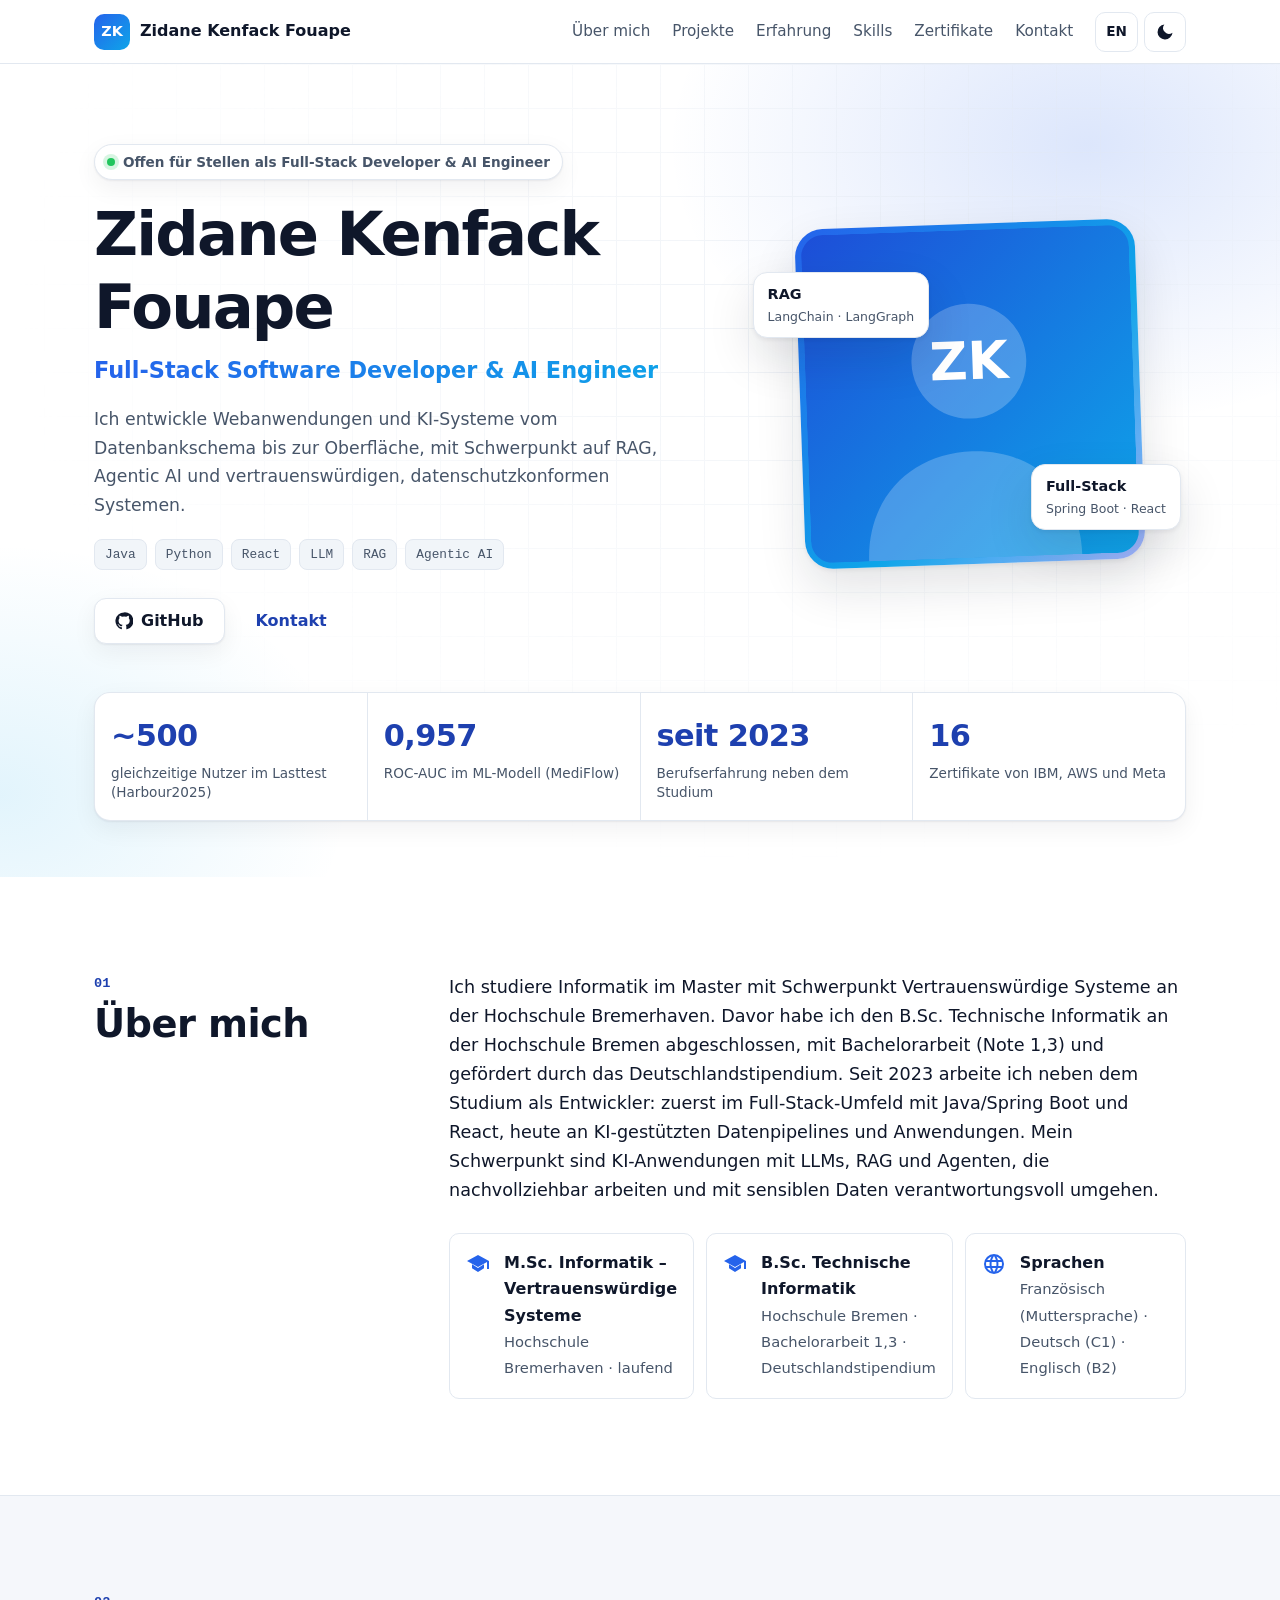
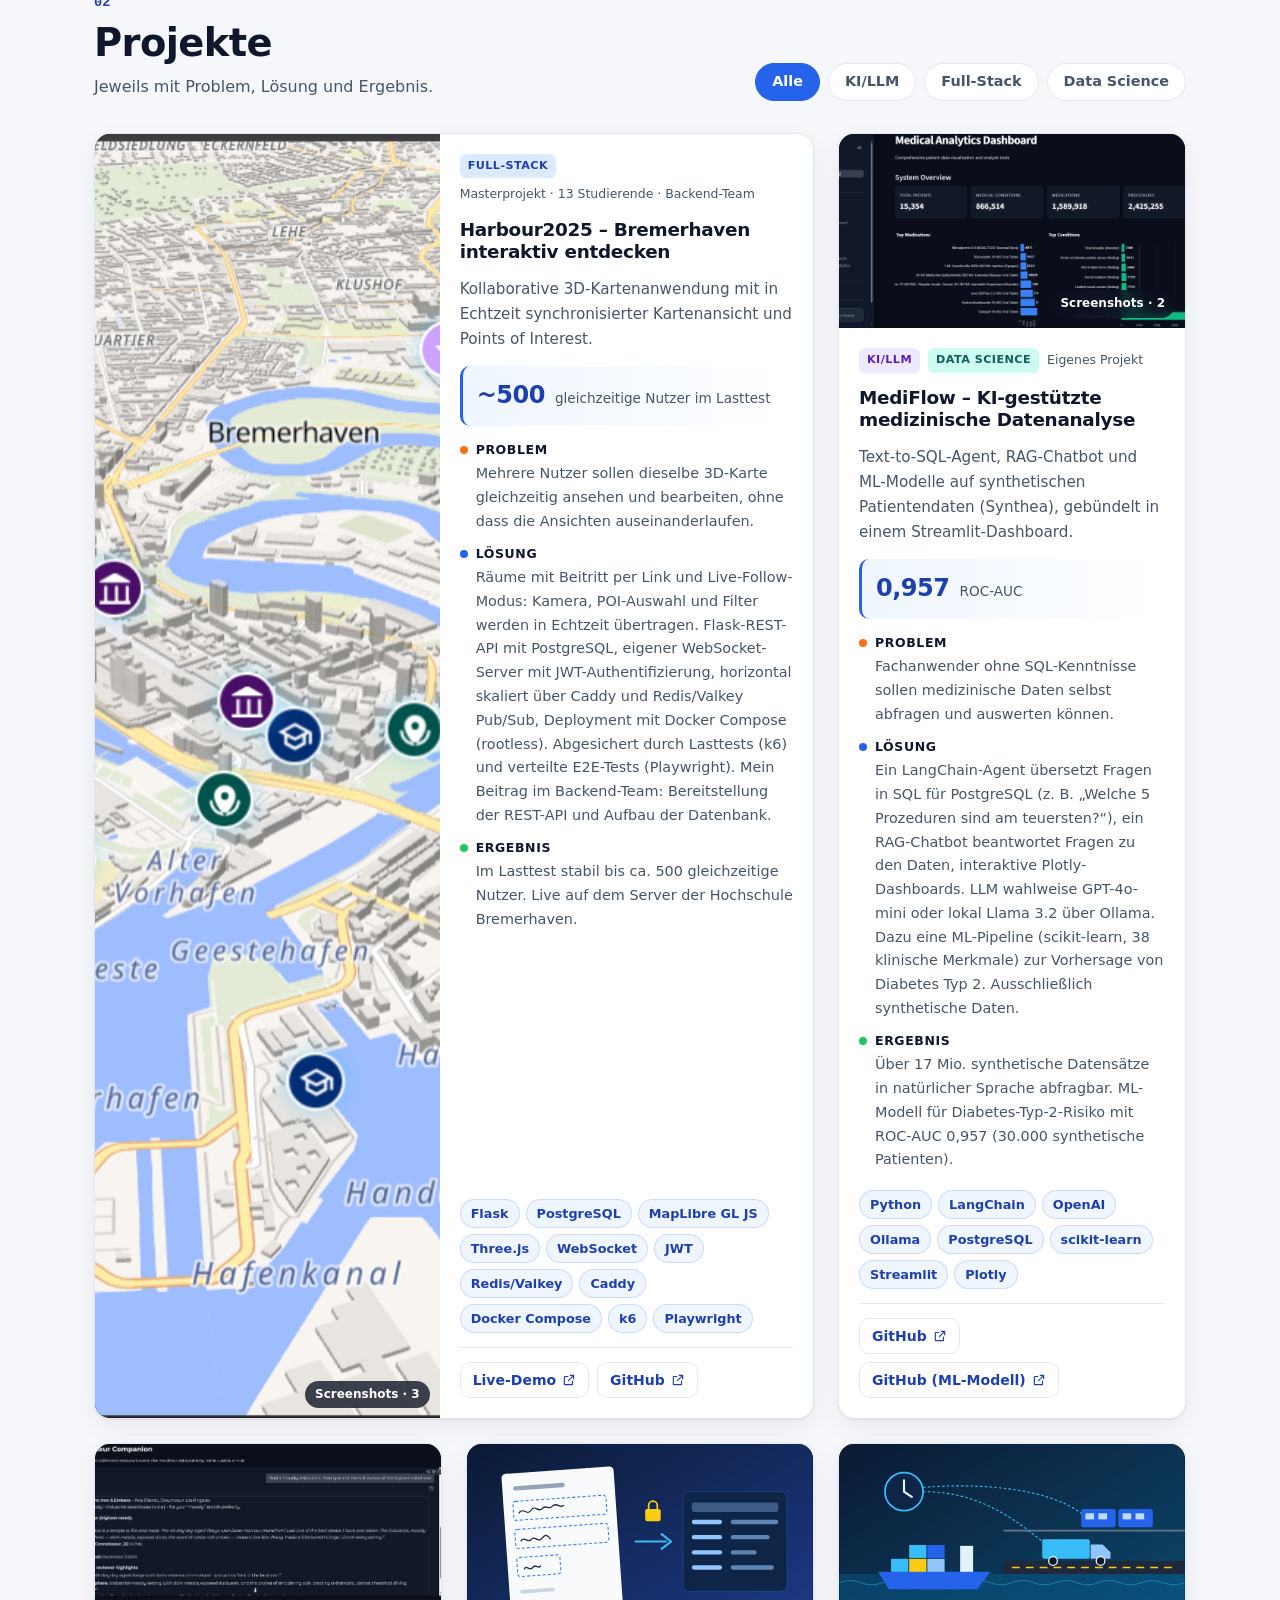
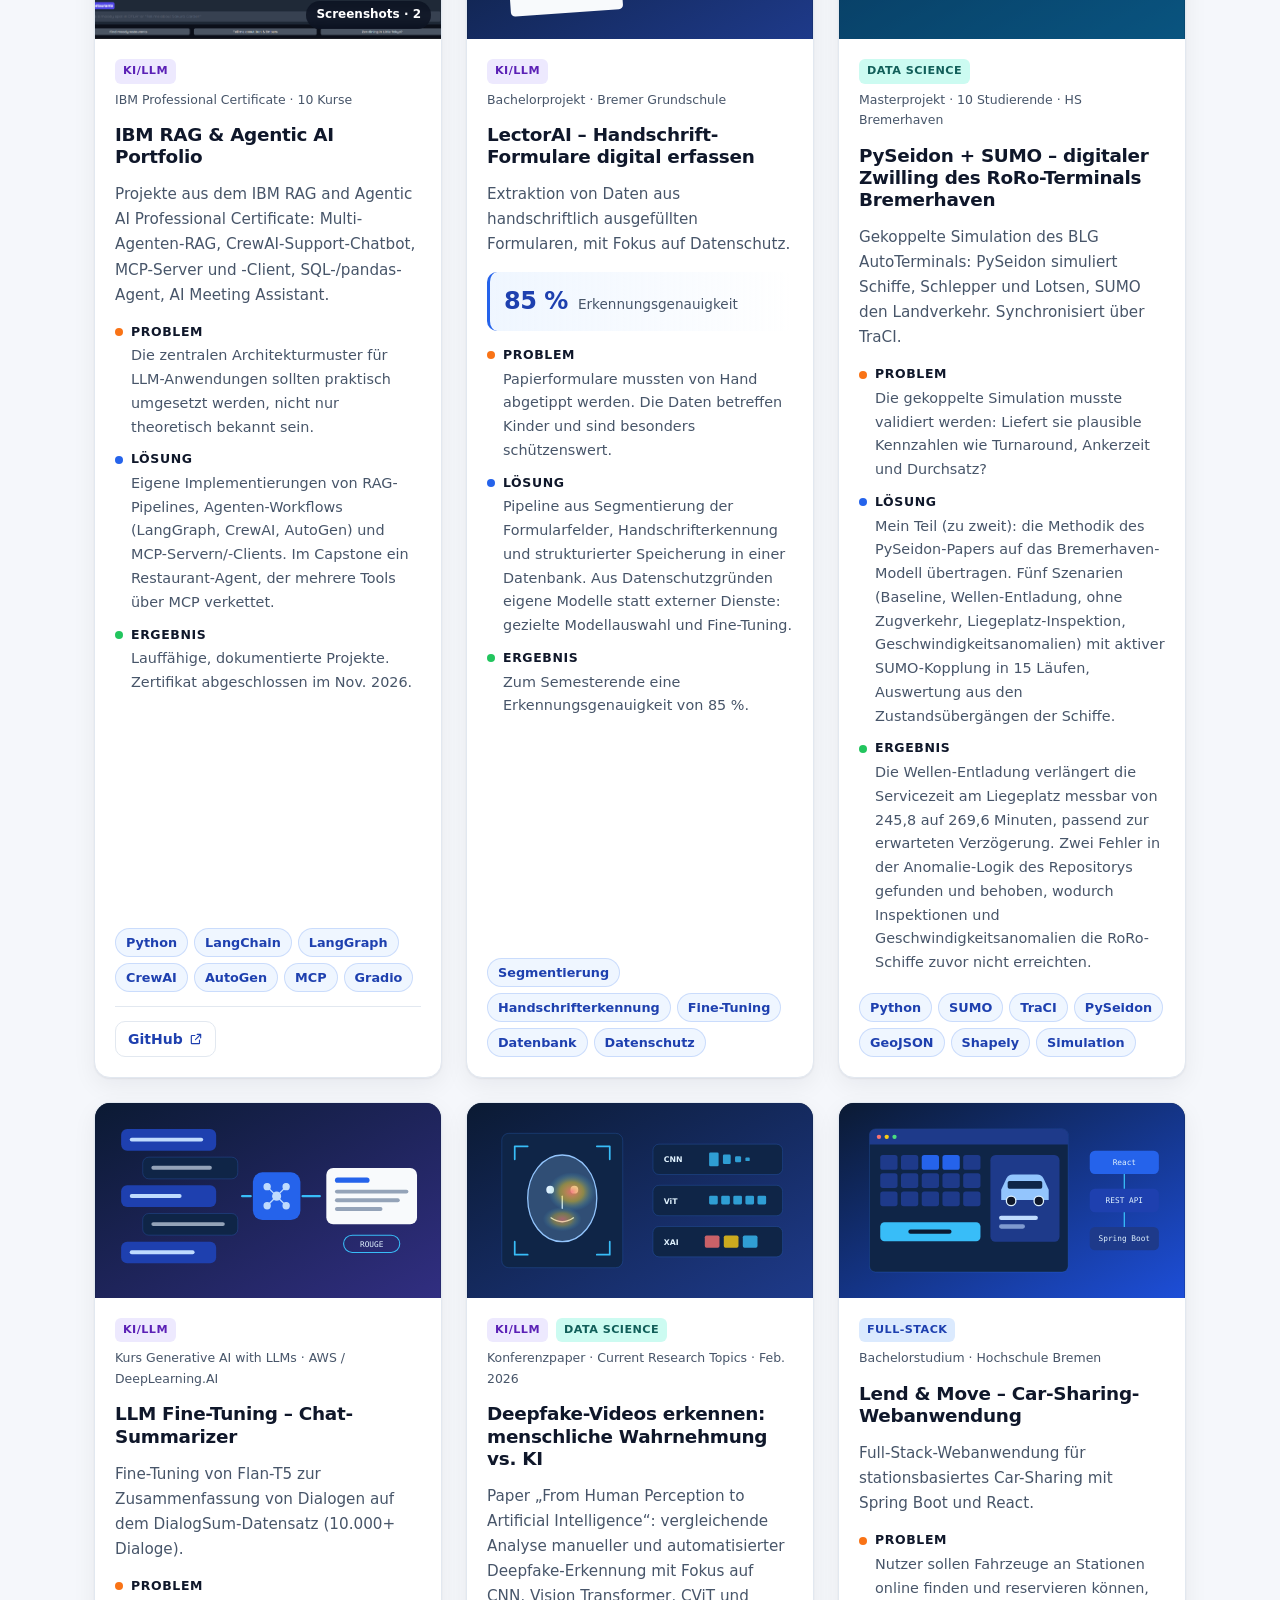
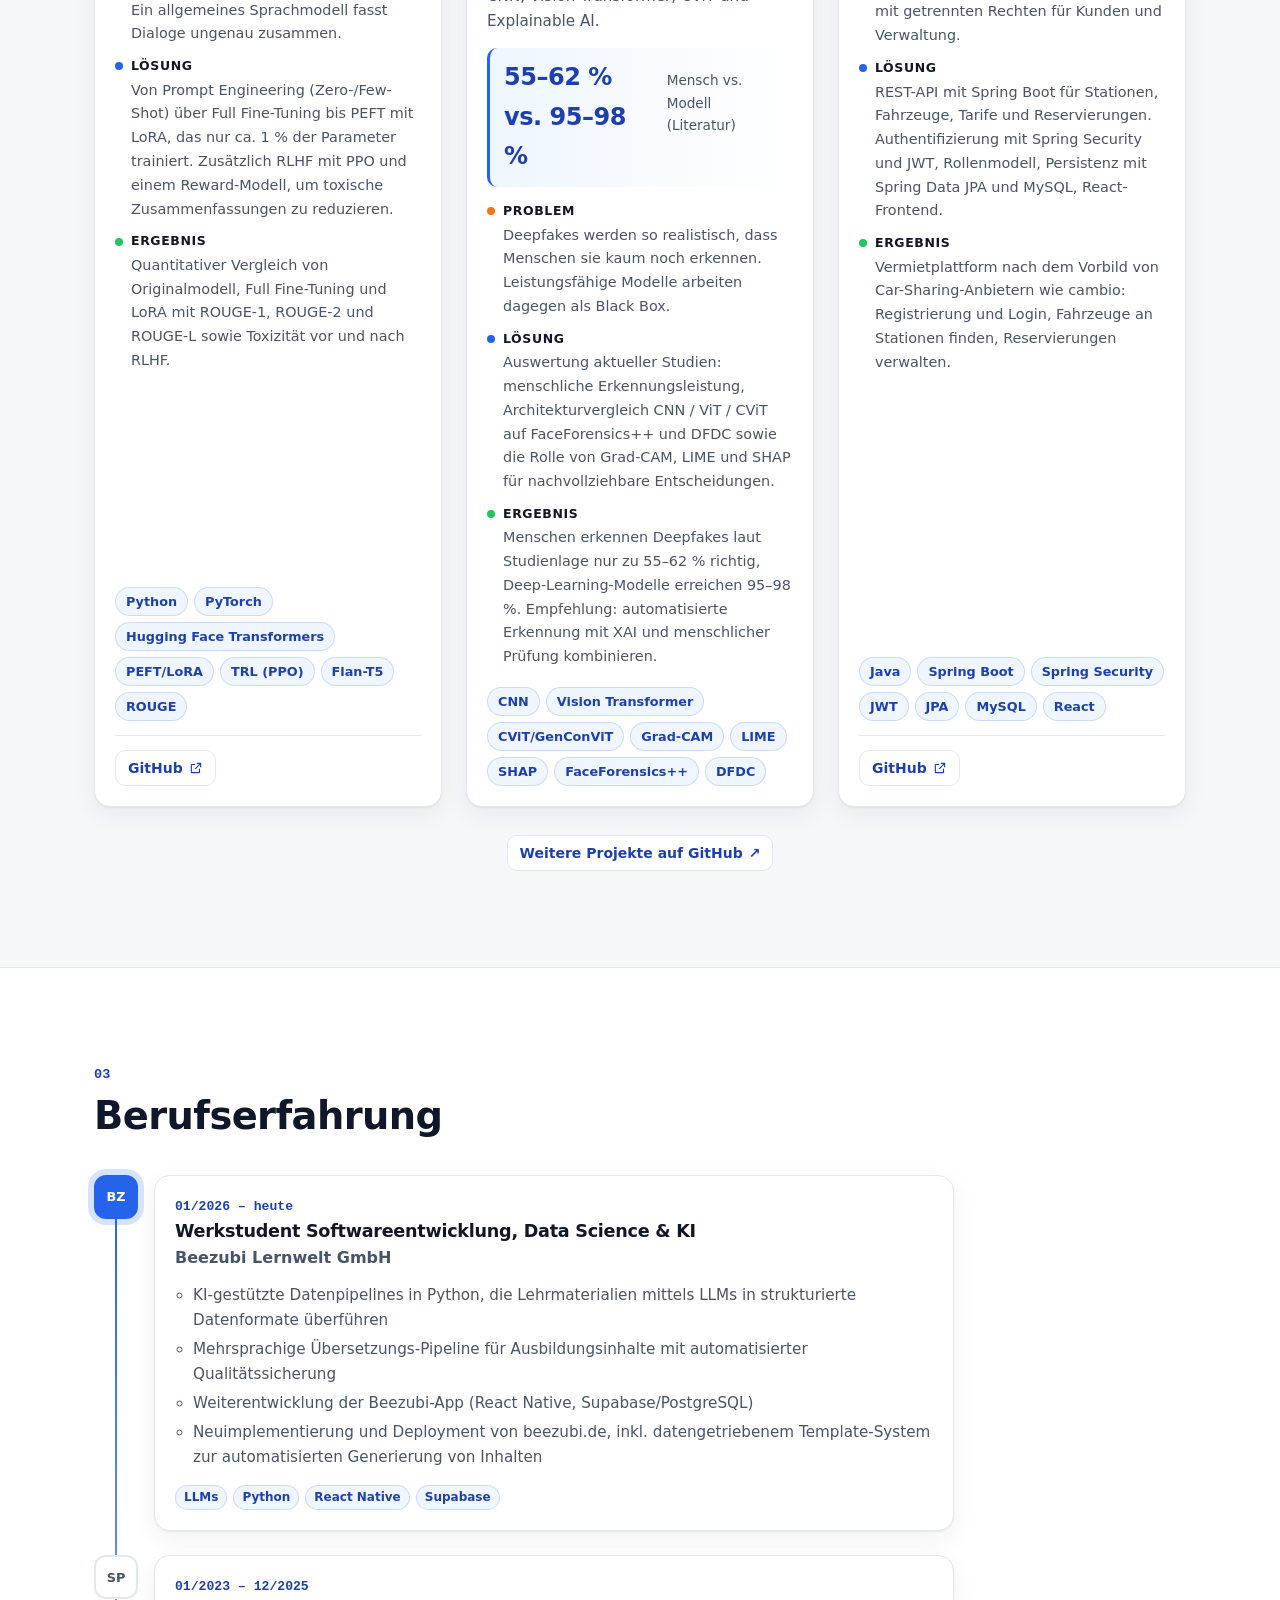
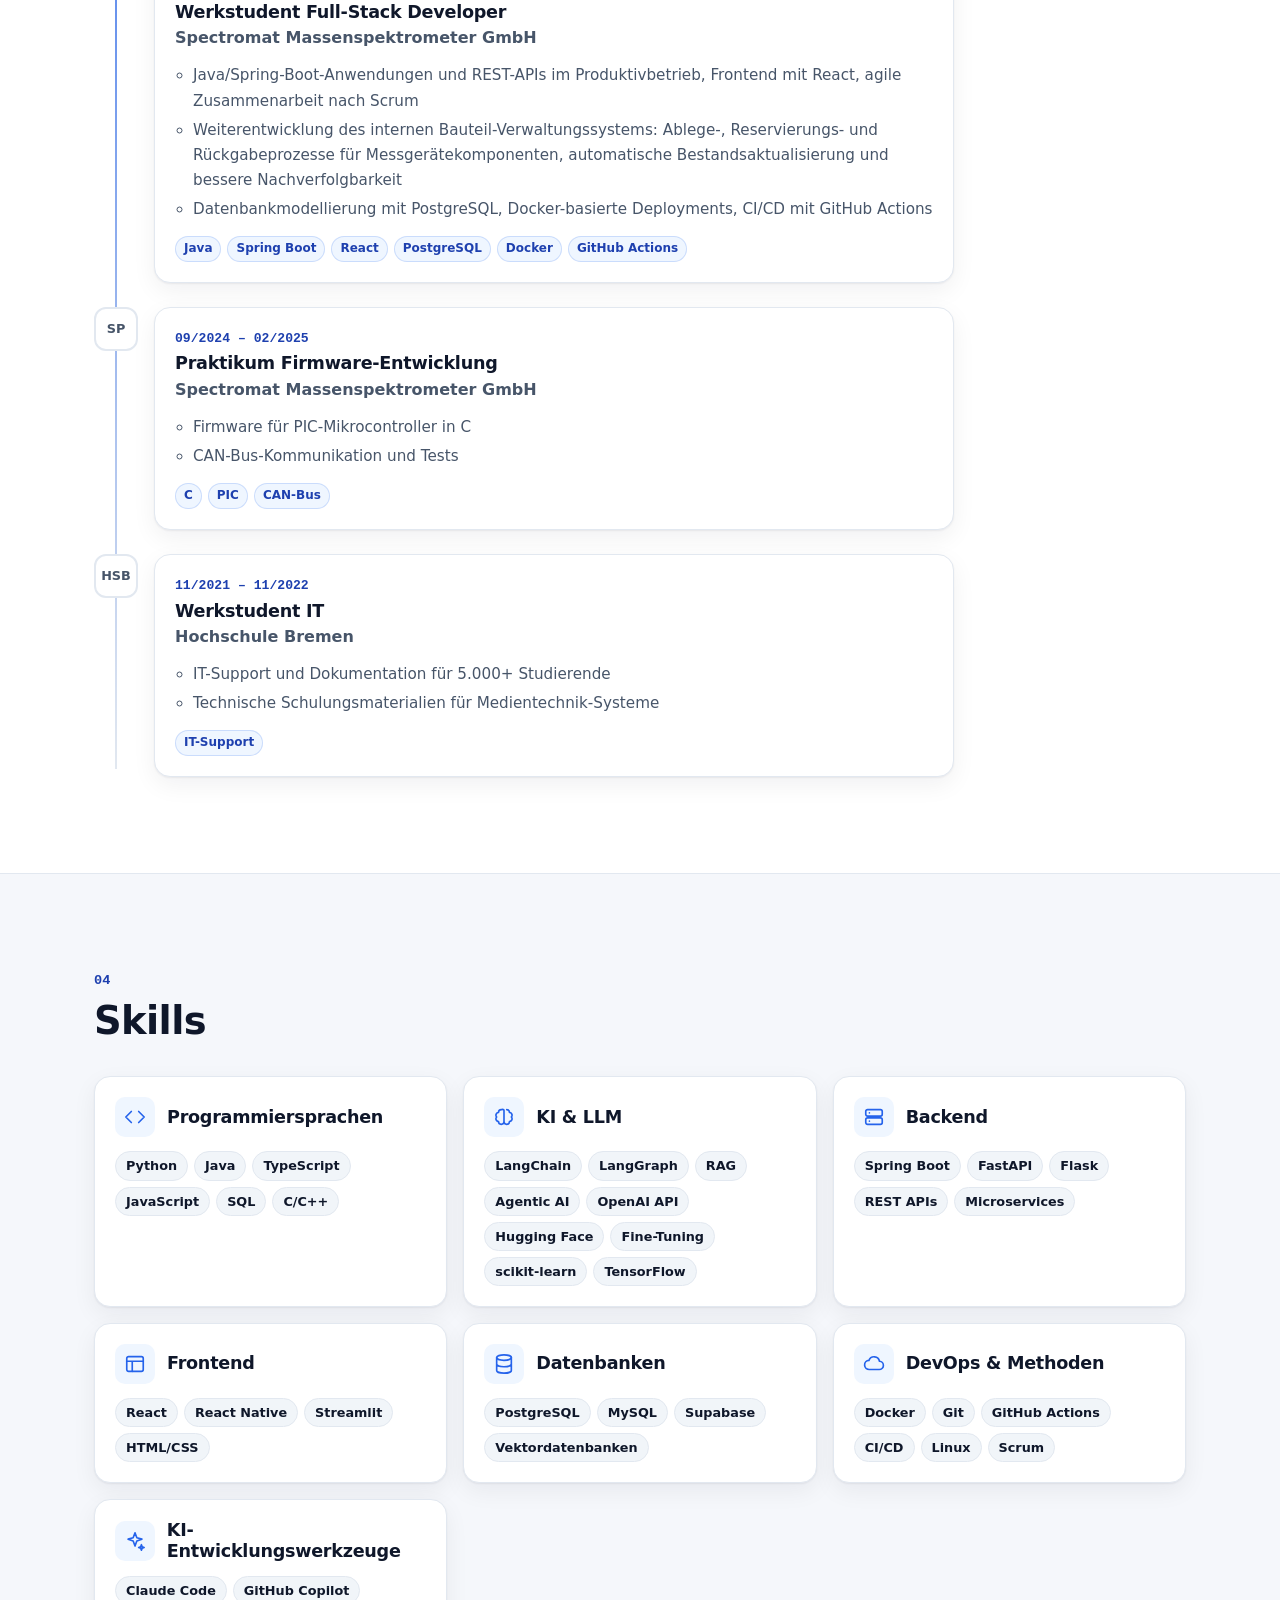
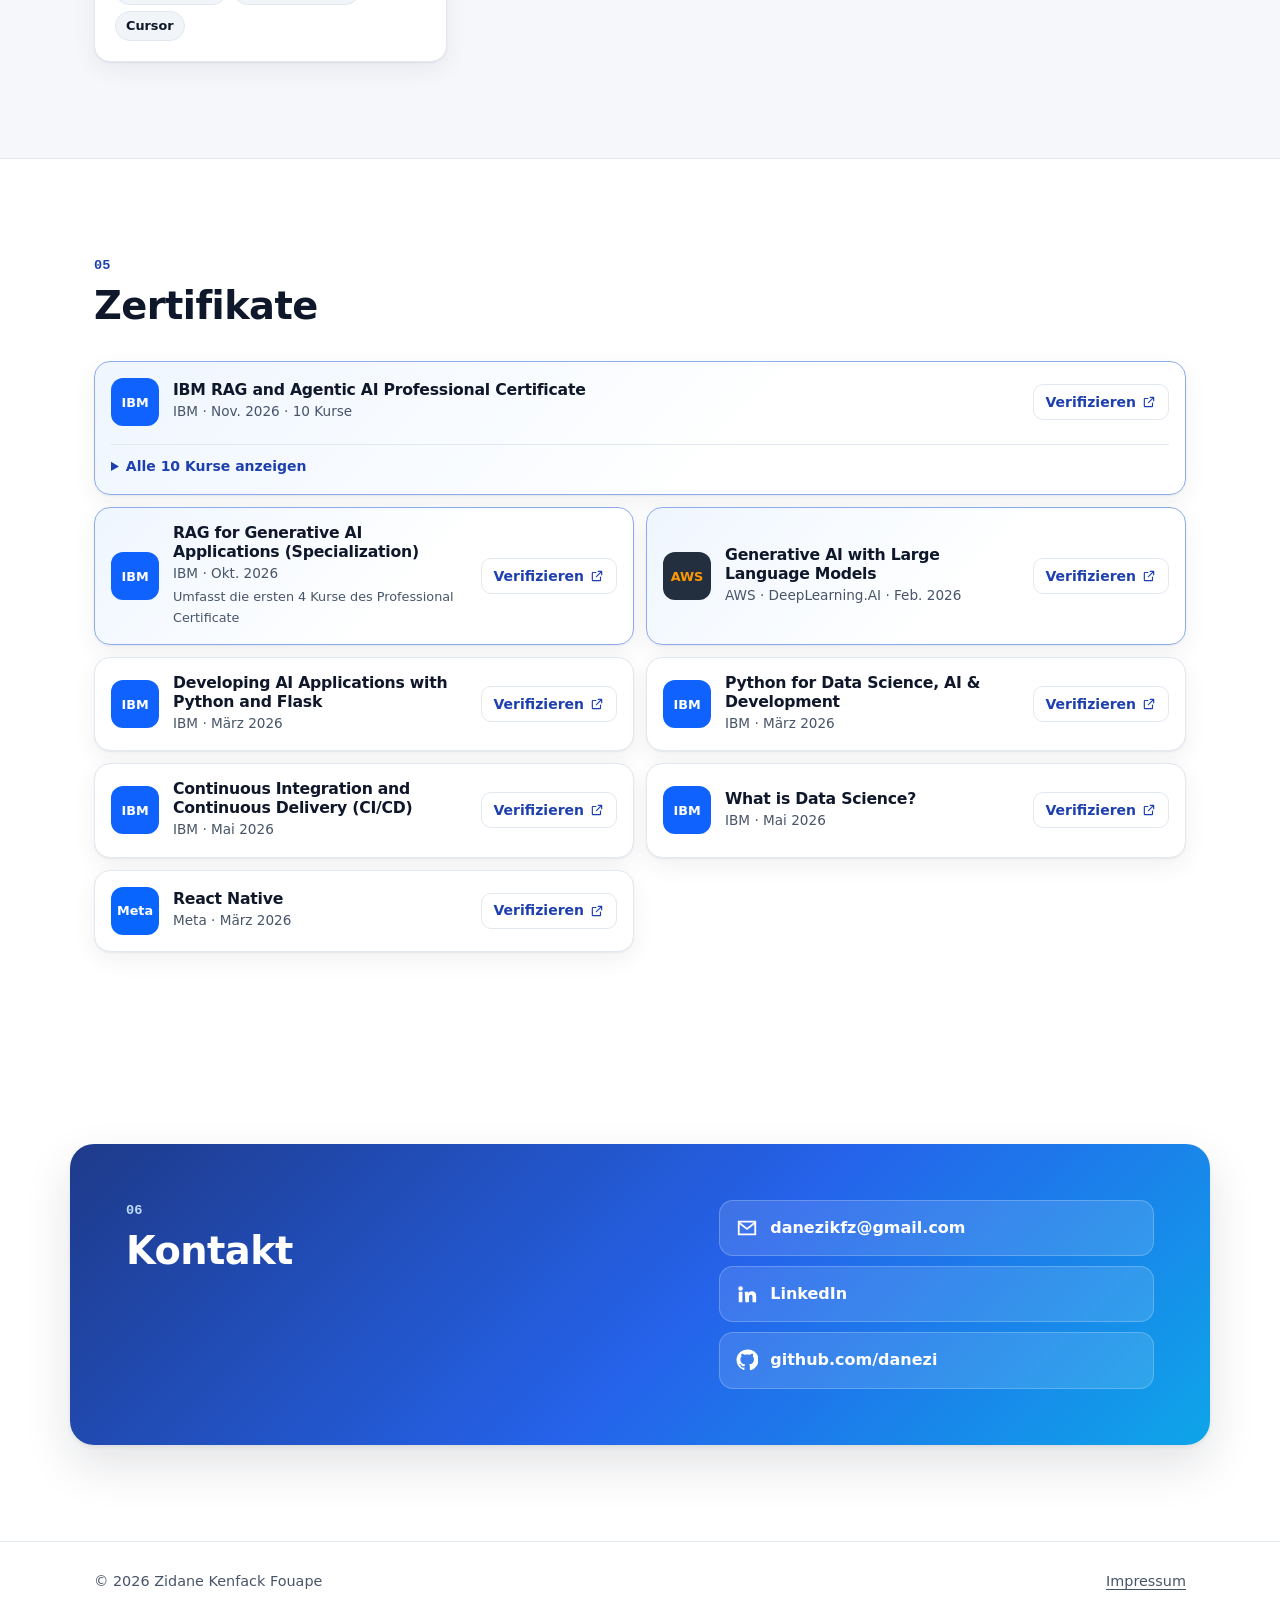
==== index.html @ 1a461ea0 "Show all IBM course certificates and specialization, fill project details" ====
<!doctype html>
<html lang="de" data-theme="light">
<head>
  <meta charset="utf-8">
  <meta name="viewport" content="width=device-width, initial-scale=1">
  <title>Zidane Kenfack Fouape – Full-Stack Developer & AI Engineer</title>
  <meta name="description" content="Portfolio von Zidane Kenfack Fouape: Full-Stack Software Developer & AI Engineer (Java, Python, React, LLM, RAG, Agentic AI).">
  <meta property="og:title" content="Zidane Kenfack Fouape – Full-Stack Developer & AI Engineer">
  <meta property="og:description" content="Webanwendungen und KI-Systeme: RAG, Agentic AI, vertrauenswürdige Systeme.">
  <meta property="og:type" content="website">
  <meta property="og:image" content="assets/img/covers/harbour.svg">
  <link rel="icon" href="data:image/svg+xml,<svg xmlns='http://www.w3.org/2000/svg' viewBox='0 0 64 64'><rect width='64' height='64' rx='14' fill='%232563eb'/><text x='32' y='42' font-family='system-ui,sans-serif' font-size='28' font-weight='700' fill='white' text-anchor='middle'>ZK</text></svg>">
  <script>
    // Theme vor dem Rendern setzen (kein Aufblitzen)
    (function () {
      var t = null;
      try { t = localStorage.getItem("theme"); } catch (e) {}
      if (!t) t = window.matchMedia("(prefers-color-scheme: dark)").matches ? "dark" : "light";
      document.documentElement.setAttribute("data-theme", t);
    })();
  </script>
  <link rel="stylesheet" href="styles.css">
</head>
<body>
  <a class="skip-link" href="#main" data-i18n="skip">Zum Inhalt springen</a>

  <header class="site-header">
    <nav class="nav container" aria-label="Hauptnavigation">
      <a class="brand" href="#top" aria-label="Zum Seitenanfang"><span class="brand-mark">ZK</span><span class="brand-name">Zidane Kenfack Fouape</span></a>
      <button class="nav-toggle" aria-expanded="false" aria-controls="nav-links" aria-label="Menü öffnen">
        <svg viewBox="0 0 24 24" width="24" height="24" aria-hidden="true"><path d="M4 7h16M4 12h16M4 17h16" stroke="currentColor" stroke-width="2" stroke-linecap="round"/></svg>
      </button>
      <ul class="nav-links" id="nav-links">
        <li><a href="#about" data-i18n="nav.about">Über mich</a></li>
        <li><a href="#projects" data-i18n="nav.projects">Projekte</a></li>
        <li><a href="#experience" data-i18n="nav.experience">Erfahrung</a></li>
        <li><a href="#skills" data-i18n="nav.skills">Skills</a></li>
        <li><a href="#certificates" data-i18n="nav.certs">Zertifikate</a></li>
        <li><a href="#contact" data-i18n="nav.contact">Kontakt</a></li>
      </ul>
      <div class="nav-tools">
        <button class="tool-btn" id="lang-toggle" aria-label="Switch to English"><span data-lang-label>EN</span></button>
        <button class="tool-btn" id="theme-toggle" aria-label="Dunkles Design aktivieren">
          <svg class="icon-moon" viewBox="0 0 24 24" width="20" height="20" aria-hidden="true"><path d="M21 12.8A9 9 0 1 1 11.2 3a7 7 0 0 0 9.8 9.8z" fill="currentColor"/></svg>
          <svg class="icon-sun" viewBox="0 0 24 24" width="20" height="20" aria-hidden="true"><circle cx="12" cy="12" r="4.5" fill="currentColor"/><g stroke="currentColor" stroke-width="2" stroke-linecap="round"><path d="M12 2v2M12 20v2M2 12h2M20 12h2M4.9 4.9l1.4 1.4M17.7 17.7l1.4 1.4M4.9 19.1l1.4-1.4M17.7 6.3l1.4-1.4"/></g></svg>
        </button>
      </div>
    </nav>
  </header>

  <main id="main">
    <!-- HERO -->
    <section class="hero" id="top">
      <div class="hero-bg" aria-hidden="true"></div>
      <div class="container hero-grid">
        <div class="hero-text">
          <p class="eyebrow"><span class="status-dot" aria-hidden="true"></span><span data-i18n="hero.status">Offen für Stellen als Full-Stack Developer & AI Engineer</span></p>
          <h1>Zidane Kenfack Fouape</h1>
          <p class="hero-title">Full-Stack Software Developer &amp; AI Engineer</p>
          <p class="hero-lead" data-i18n="hero.lead">Ich entwickle Webanwendungen und KI-Systeme vom Datenbankschema bis zur Oberfläche, mit Schwerpunkt auf RAG, Agentic AI und vertrauenswürdigen, datenschutzkonformen Systemen.</p>
          <ul class="hero-stack" aria-label="Kerntechnologien">
            <li>Java</li><li>Python</li><li>React</li><li>LLM</li><li>RAG</li><li>Agentic AI</li>
          </ul>
          <div class="hero-actions">
            <!-- Lebenslauf-Button wieder aktivieren, sobald assets/cv/Lebenslauf_Zidane_Kenfack_Fouape.pdf existiert:
            <a class="btn btn-primary" href="assets/cv/Lebenslauf_Zidane_Kenfack_Fouape.pdf" download>
              <svg viewBox="0 0 24 24" width="18" height="18" aria-hidden="true"><path d="M12 3v12m0 0l-5-5m5 5l5-5M5 21h14" stroke="currentColor" stroke-width="2" fill="none" stroke-linecap="round" stroke-linejoin="round"/></svg>
              <span data-i18n="hero.cv">Lebenslauf herunterladen</span>
            </a>
            -->
            <a class="btn btn-secondary" href="https://github.com/danezi" target="_blank" rel="noopener">
              <svg viewBox="0 0 24 24" width="18" height="18" aria-hidden="true"><path fill="currentColor" d="M12 .5a11.5 11.5 0 0 0-3.6 22.4c.6.1.8-.3.8-.6v-2c-3.2.7-3.9-1.5-3.9-1.5-.5-1.3-1.3-1.7-1.3-1.7-1-.7.1-.7.1-.7 1.2.1 1.8 1.2 1.8 1.2 1 1.8 2.8 1.3 3.5 1 .1-.8.4-1.3.7-1.6-2.6-.3-5.3-1.3-5.3-5.7 0-1.3.5-2.3 1.2-3.1-.1-.3-.5-1.5.1-3.1 0 0 1-.3 3.2 1.2a11 11 0 0 1 5.8 0c2.2-1.5 3.2-1.2 3.2-1.2.6 1.6.2 2.8.1 3.1.7.8 1.2 1.9 1.2 3.1 0 4.4-2.7 5.4-5.3 5.7.4.4.8 1.1.8 2.2v3.3c0 .3.2.7.8.6A11.5 11.5 0 0 0 12 .5z"/></svg>
              GitHub
            </a>
            <a class="btn btn-ghost" href="#contact" data-i18n="hero.contact">Kontakt</a>
          </div>
        </div>
        <div class="hero-visual">
          <div class="portrait">
            <!-- TODO: Profilfoto unter assets/img/profile.jpg ablegen und src anpassen -->
            <img src="assets/img/profile-placeholder.svg" alt="Zidane Kenfack Fouape" width="400" height="400">
          </div>
          <div class="float-card fc-1" aria-hidden="true"><strong>RAG</strong><span>LangChain · LangGraph</span></div>
          <div class="float-card fc-2" aria-hidden="true"><strong>Full-Stack</strong><span>Spring Boot · React</span></div>
        </div>
      </div>
      <div class="container">
        <dl class="stats">
          <div><dt>~500</dt><dd data-i18n="stats.users">gleichzeitige Nutzer im Lasttest (Harbour2025)</dd></div>
          <div><dt data-i18n="stats.aucValue">0,957</dt><dd data-i18n="stats.auc">ROC-AUC im ML-Modell (MediFlow)</dd></div>
          <div><dt data-i18n="stats.sinceValue">seit 2023</dt><dd data-i18n="stats.since">Berufserfahrung neben dem Studium</dd></div>
          <div><dt>16</dt><dd data-i18n="stats.certs">Zertifikate von IBM, AWS und Meta</dd></div>
        </dl>
      </div>
    </section>

    <!-- ÜBER MICH -->
    <section class="section" id="about" aria-labelledby="about-h">
      <div class="container about-grid">
        <div>
          <p class="section-kicker">01</p>
          <h2 id="about-h" data-i18n="about.h">Über mich</h2>
        </div>
        <div>
          <p class="about-text" data-i18n="about.text">Ich studiere Informatik im Master mit Schwerpunkt Vertrauenswürdige Systeme an der Hochschule Bremerhaven. Davor habe ich den B.Sc. Technische Informatik an der Hochschule Bremen abgeschlossen, mit Bachelorarbeit (Note 1,3) und gefördert durch das Deutschlandstipendium. Seit 2023 arbeite ich neben dem Studium als Entwickler: zuerst im Full-Stack-Umfeld mit Java/Spring Boot und React, heute an KI-gestützten Datenpipelines und Anwendungen. Mein Schwerpunkt sind KI-Anwendungen mit LLMs, RAG und Agenten, die nachvollziehbar arbeiten und mit sensiblen Daten verantwortungsvoll umgehen.</p>
          <ul class="facts">
            <li>
              <svg viewBox="0 0 24 24" aria-hidden="true"><path d="M12 3L1 9l11 6 9-4.9V17h2V9L12 3zm-6 9.2v4L12 20l6-3.8v-4L12 16l-6-3.8z" fill="currentColor"/></svg>
              <div><strong data-i18n="about.msc">M.Sc. Informatik – Vertrauenswürdige Systeme</strong><span data-i18n="about.mscWhere">Hochschule Bremerhaven · laufend</span></div>
            </li>
            <li>
              <svg viewBox="0 0 24 24" aria-hidden="true"><path d="M12 3L1 9l11 6 9-4.9V17h2V9L12 3zm-6 9.2v4L12 20l6-3.8v-4L12 16l-6-3.8z" fill="currentColor"/></svg>
              <div><strong data-i18n="about.bsc">B.Sc. Technische Informatik</strong><span data-i18n="about.bscWhere">Hochschule Bremen · Bachelorarbeit 1,3 · Deutschlandstipendium</span></div>
            </li>
            <li>
              <svg viewBox="0 0 24 24" aria-hidden="true"><path d="M12 2a10 10 0 1 0 0 20 10 10 0 0 0 0-20zm6.9 6h-3a15.7 15.7 0 0 0-1.4-3.6A8 8 0 0 1 18.9 8zM12 4c.8 1.2 1.5 2.5 1.9 4h-3.8c.4-1.5 1.1-2.8 1.9-4zM4.3 14a8 8 0 0 1 0-4h3.4a16.5 16.5 0 0 0 0 4H4.3zm.8 2h3a15.7 15.7 0 0 0 1.4 3.6A8 8 0 0 1 5.1 16zm3-8h-3a8 8 0 0 1 4.4-3.6C8.9 5.5 8.4 6.7 8.1 8zM12 20c-.8-1.2-1.5-2.5-1.9-4h3.8c-.4 1.5-1.1 2.8-1.9 4zm2.3-6H9.7a14.7 14.7 0 0 1 0-4h4.6a14.7 14.7 0 0 1 0 4zm.2 5.6c.6-1.1 1.1-2.3 1.4-3.6h3a8 8 0 0 1-4.4 3.6zm1.8-5.6a16.5 16.5 0 0 0 0-4h3.4a8 8 0 0 1 0 4h-3.4z" fill="currentColor"/></svg>
              <div><strong data-i18n="about.lang">Sprachen</strong><span data-i18n="about.langList">Französisch (Muttersprache) · Deutsch (C1) · Englisch (B2)</span></div>
            </li>
          </ul>
        </div>
      </div>
    </section>

    <!-- PROJEKTE -->
    <section class="section section-alt" id="projects" aria-labelledby="projects-h">
      <div class="container">
        <div class="section-head">
          <div>
            <p class="section-kicker">02</p>
            <h2 id="projects-h" data-i18n="projects.h">Projekte</h2>
            <p class="section-sub" data-i18n="projects.sub">Jeweils mit Problem, Lösung und Ergebnis.</p>
          </div>
          <div class="filters" role="group" aria-label="Projekte filtern" id="filters">
            <button class="chip is-active" data-filter="all" aria-pressed="true" data-i18n="filter.all">Alle</button>
            <button class="chip" data-filter="ai" aria-pressed="false">KI/LLM</button>
            <button class="chip" data-filter="fullstack" aria-pressed="false">Full-Stack</button>
            <button class="chip" data-filter="data" aria-pressed="false">Data Science</button>
          </div>
        </div>
        <div class="projects" id="project-list" aria-live="polite"></div>
        <p class="more-note"><a class="link-btn" href="https://github.com/danezi?tab=repositories" target="_blank" rel="noopener"><span data-i18n="projects.more">Weitere Projekte auf GitHub</span> ↗</a></p>
      </div>
    </section>

    <!-- ERFAHRUNG -->
    <section class="section" id="experience" aria-labelledby="exp-h">
      <div class="container">
        <p class="section-kicker">03</p>
        <h2 id="exp-h" data-i18n="exp.h">Berufserfahrung</h2>
        <ol class="timeline" id="timeline"></ol>
      </div>
    </section>

    <!-- SKILLS -->
    <section class="section section-alt" id="skills" aria-labelledby="skills-h">
      <div class="container">
        <p class="section-kicker">04</p>
        <h2 id="skills-h">Skills</h2>
        <div class="skills" id="skill-list"></div>
      </div>
    </section>

    <!-- ZERTIFIKATE -->
    <section class="section" id="certificates" aria-labelledby="certs-h">
      <div class="container">
        <p class="section-kicker">05</p>
        <h2 id="certs-h" data-i18n="certs.h">Zertifikate</h2>
        <ul class="certs" id="cert-list"></ul>
      </div>
    </section>

    <!-- KONTAKT -->
    <section class="section contact" id="contact" aria-labelledby="contact-h">
      <div class="container contact-box">
        <div>
          <p class="section-kicker">06</p>
          <h2 id="contact-h" data-i18n="contact.h">Kontakt</h2>        </div>
        <div class="contact-links">
          <a class="contact-item" href="mailto:danezikfz@gmail.com">
            <svg viewBox="0 0 24 24" aria-hidden="true"><path d="M3 5h18v14H3z" fill="none" stroke="currentColor" stroke-width="2"/><path d="M3 6l9 7 9-7" fill="none" stroke="currentColor" stroke-width="2"/></svg>
            <span>danezikfz@gmail.com</span>
          </a>
          <a class="contact-item" href="https://linkedin.com/in/zidane-kenfack-fouape-651421222" target="_blank" rel="noopener">
            <svg viewBox="0 0 24 24" aria-hidden="true"><path fill="currentColor" d="M4.98 3.5a2.5 2.5 0 1 1 0 5 2.5 2.5 0 0 1 0-5zM3 9.5h4V21H3zM9.5 9.5h3.8v1.6h.1c.5-1 1.8-2 3.8-2 4 0 4.8 2.6 4.8 6V21h-4v-5.2c0-1.3 0-2.9-1.8-2.9s-2 1.4-2 2.8V21h-4z"/></svg>
            <span>LinkedIn</span>
          </a>
          <a class="contact-item" href="https://github.com/danezi" target="_blank" rel="noopener">
            <svg viewBox="0 0 24 24" aria-hidden="true"><path fill="currentColor" d="M12 .5a11.5 11.5 0 0 0-3.6 22.4c.6.1.8-.3.8-.6v-2c-3.2.7-3.9-1.5-3.9-1.5-.5-1.3-1.3-1.7-1.3-1.7-1-.7.1-.7.1-.7 1.2.1 1.8 1.2 1.8 1.2 1 1.8 2.8 1.3 3.5 1 .1-.8.4-1.3.7-1.6-2.6-.3-5.3-1.3-5.3-5.7 0-1.3.5-2.3 1.2-3.1-.1-.3-.5-1.5.1-3.1 0 0 1-.3 3.2 1.2a11 11 0 0 1 5.8 0c2.2-1.5 3.2-1.2 3.2-1.2.6 1.6.2 2.8.1 3.1.7.8 1.2 1.9 1.2 3.1 0 4.4-2.7 5.4-5.3 5.7.4.4.8 1.1.8 2.2v3.3c0 .3.2.7.8.6A11.5 11.5 0 0 0 12 .5z"/></svg>
            <span>github.com/danezi</span>
          </a>
        </div>
      </div>
    </section>
  </main>

  <footer class="site-footer">
    <div class="container footer-inner">
      <span>© <span id="year">2026</span> Zidane Kenfack Fouape</span>
      <a href="impressum.html" data-i18n="footer.imprint">Impressum</a>
    </div>
  </footer>

  <dialog class="lightbox" id="lightbox" aria-label="Bildansicht">
    <button class="lightbox-close" id="lightbox-close" aria-label="Schließen">×</button>
    <img id="lightbox-img" alt="">
    <p id="lightbox-cap"></p>
  </dialog>

  <noscript><p class="container" style="padding:1rem">Für Projekte, Erfahrung, Skills und Zertifikate bitte JavaScript aktivieren.</p></noscript>
  <script src="content.js"></script>
  <script src="main.js"></script>
</body>
</html>
---- styles.css ----
/* =========================================================
   Design-Tokens
   ========================================================= */
:root {
  --bg: #ffffff;
  --bg-alt: #f5f7fb;
  --surface: #ffffff;
  --surface-2: #f1f5f9;
  --text: #0f172a;
  --text-muted: #475569;
  --border: #e2e8f0;
  --accent: #2563eb;
  --accent-strong: #1d4ed8;
  --accent-soft: #eff6ff;
  --accent-text: #1e40af;
  --on-accent: #ffffff;
  --ph-bg: #fef9c3;
  --ph-text: #713f12;
  --ph-border: #ca8a04;
  --shadow: 0 1px 2px rgb(15 23 42 / .06), 0 8px 24px rgb(15 23 42 / .06);
  --shadow-lg: 0 2px 4px rgb(15 23 42 / .06), 0 20px 48px rgb(15 23 42 / .12);
  --radius: 16px;
  --radius-sm: 10px;
  --font: system-ui, -apple-system, "Segoe UI", Roboto, "Helvetica Neue", Arial, sans-serif;
  --mono: ui-monospace, "SFMono-Regular", Consolas, monospace;
  --header-h: 64px;
  color-scheme: light;
}
:root[data-theme="dark"] {
  --bg: #0b1120;
  --bg-alt: #0f172a;
  --surface: #111a2e;
  --surface-2: #17223a;
  --text: #e2e8f0;
  --text-muted: #94a3b8;
  --border: #1f2c45;
  --accent: #60a5fa;
  --accent-strong: #93c5fd;
  --accent-soft: #13233f;
  --accent-text: #93c5fd;
  --on-accent: #0b1120;
  --ph-bg: #422006;
  --ph-text: #fde68a;
  --ph-border: #eab308;
  --shadow: 0 1px 2px rgb(0 0 0 / .4), 0 8px 24px rgb(0 0 0 / .25);
  --shadow-lg: 0 2px 4px rgb(0 0 0 / .4), 0 20px 48px rgb(0 0 0 / .45);
  color-scheme: dark;
}

/* =========================================================
   Basis
   ========================================================= */
*, *::before, *::after { box-sizing: border-box; }
html { scroll-behavior: smooth; scroll-padding-top: calc(var(--header-h) + 12px); -webkit-text-size-adjust: 100%; }
body {
  margin: 0; background: var(--bg); color: var(--text);
  font: 400 1rem/1.65 var(--font);
  -webkit-font-smoothing: antialiased; overflow-x: hidden;
}
img { max-width: 100%; height: auto; display: block; }
a { color: var(--accent-text); text-underline-offset: 3px; }
h1, h2, h3 { line-height: 1.2; margin: 0; letter-spacing: -.015em; }
h2 { font-size: clamp(1.75rem, 1.4rem + 1.5vw, 2.4rem); font-weight: 750; }
h3 { font-size: 1.1rem; font-weight: 650; }
p { margin: 0; }
ul, ol { margin: 0; padding: 0; }
button { font: inherit; color: inherit; cursor: pointer; }
:focus-visible { outline: 3px solid var(--accent); outline-offset: 3px; border-radius: 6px; }
.container { width: 100%; max-width: 1140px; margin-inline: auto; padding-inline: 16px; }
@media (min-width: 640px) { .container { padding-inline: 24px; } }

.skip-link { position: absolute; left: 12px; top: -48px; z-index: 100; background: var(--accent); color: var(--on-accent); padding: 8px 14px; border-radius: 8px; text-decoration: none; }
.skip-link:focus { top: 12px; }

/* Platzhalter */
.ph, mark.ph {
  background: var(--ph-bg); color: var(--ph-text);
  border: 1px dashed var(--ph-border); border-radius: 6px;
  padding: 0 .35em; font-style: normal;
}
mark.ph::before, .ph::before { content: "⟦ "; opacity: .6; }
mark.ph::after, .ph::after { content: " ⟧"; opacity: .6; }

/* =========================================================
   Header / Navigation
   ========================================================= */
.site-header {
  position: sticky; top: 0; z-index: 50; height: var(--header-h);
  background: color-mix(in srgb, var(--bg) 82%, transparent);
  backdrop-filter: saturate(160%) blur(12px); -webkit-backdrop-filter: saturate(160%) blur(12px);
  border-bottom: 1px solid var(--border);
}
.nav { height: 100%; display: flex; align-items: center; gap: 12px; }
.brand { display: flex; align-items: center; gap: 10px; text-decoration: none; color: var(--text); font-weight: 650; margin-right: auto; }
.brand-mark { display: grid; place-items: center; width: 36px; height: 36px; border-radius: 10px; background: linear-gradient(135deg, #2563eb, #0ea5e9); color: #fff; font-size: .9rem; font-weight: 750; }
.brand-name { display: none; }
@media (min-width: 480px) { .brand-name { display: inline; } }

.nav-links { list-style: none; display: none; }
.nav-links.is-open {
  display: flex; flex-direction: column; position: absolute; top: var(--header-h); left: 0; right: 0;
  background: var(--bg); border-bottom: 1px solid var(--border); padding: 8px 16px 16px; box-shadow: var(--shadow);
}
.nav-links a { display: block; padding: 10px 12px; border-radius: 8px; color: var(--text-muted); text-decoration: none; font-weight: 500; font-size: .95rem; }
.nav-links a:hover, .nav-links a.is-current { color: var(--accent-text); background: var(--accent-soft); }
.nav-tools { display: flex; gap: 6px; }
.tool-btn, .nav-toggle {
  display: grid; place-items: center; min-width: 40px; height: 40px; padding: 0 10px;
  border: 1px solid var(--border); border-radius: 10px; background: var(--surface); font-weight: 650; font-size: .85rem;
}
.tool-btn:hover, .nav-toggle:hover { border-color: var(--accent); color: var(--accent-text); }
.icon-sun { display: none; }
[data-theme="dark"] .icon-sun { display: block; }
[data-theme="dark"] .icon-moon { display: none; }
@media (min-width: 960px) {
  .nav-toggle { display: none; }
  .nav-links { display: flex; gap: 2px; }
  .nav-links a { padding: 8px 10px; }
}

/* =========================================================
   Buttons, Chips, Tags
   ========================================================= */
.btn {
  display: inline-flex; align-items: center; justify-content: center; gap: 8px;
  min-height: 46px; padding: 0 20px; border-radius: 12px; border: 1px solid transparent;
  font-weight: 600; text-decoration: none; transition: transform .15s ease, box-shadow .15s ease, background .15s ease;
}
.btn:hover { transform: translateY(-1px); }
.btn-primary { background: var(--accent); color: var(--on-accent); box-shadow: 0 6px 18px rgb(37 99 235 / .28); }
.btn-primary:hover { background: var(--accent-strong); }
.btn-secondary { background: var(--surface); color: var(--text); border-color: var(--border); box-shadow: var(--shadow); }
.btn-secondary:hover { border-color: var(--accent); }
.btn-ghost { color: var(--accent-text); }
.btn-ghost:hover { background: var(--accent-soft); }

.chip {
  min-height: 38px; padding: 0 16px; border-radius: 999px; border: 1px solid var(--border);
  background: var(--surface); font-weight: 550; font-size: .9rem; color: var(--text-muted);
}
.chip:hover { border-color: var(--accent); color: var(--accent-text); }
.chip.is-active { background: var(--accent); border-color: var(--accent); color: var(--on-accent); }

.tags { list-style: none; display: flex; flex-wrap: wrap; gap: 6px; }
.tags li {
  font-size: .8rem; font-weight: 550; padding: 3px 10px; border-radius: 999px;
  background: var(--accent-soft); color: var(--accent-text); border: 1px solid color-mix(in srgb, var(--accent) 18%, transparent);
}
.tags-sm li { font-size: .75rem; padding: 2px 8px; }

.link-btn {
  display: inline-flex; align-items: center; gap: 6px; min-height: 36px; padding: 0 12px;
  border-radius: 10px; border: 1px solid var(--border); background: var(--surface);
  font-size: .875rem; font-weight: 600; text-decoration: none; color: var(--accent-text); white-space: nowrap;
}
a.link-btn:hover { border-color: var(--accent); background: var(--accent-soft); }
.link-btn.is-missing { border: 0; padding: 0; background: none; }
.ext { width: 14px; height: 14px; }

/* =========================================================
   Hero
   ========================================================= */
.hero { position: relative; padding: 48px 0 40px; overflow: hidden; }
.hero-bg {
  position: absolute; inset: 0; z-index: -1;
  background:
    radial-gradient(600px 400px at 85% 10%, color-mix(in srgb, var(--accent) 16%, transparent), transparent 70%),
    radial-gradient(500px 360px at 0% 90%, color-mix(in srgb, #0ea5e9 12%, transparent), transparent 70%);
}
.hero-bg::after {
  content: ""; position: absolute; inset: 0;
  background-image: linear-gradient(var(--border) 1px, transparent 1px), linear-gradient(90deg, var(--border) 1px, transparent 1px);
  background-size: 44px 44px; opacity: .45;
  mask-image: radial-gradient(ellipse at 60% 30%, #000 10%, transparent 70%);
  -webkit-mask-image: radial-gradient(ellipse at 60% 30%, #000 10%, transparent 70%);
}
.hero-grid { display: grid; gap: 40px; align-items: center; }
.eyebrow {
  display: inline-flex; align-items: center; gap: 8px; padding: 6px 12px; border-radius: 999px;
  background: var(--surface); border: 1px solid var(--border); font-size: .85rem; font-weight: 550; color: var(--text-muted);
  box-shadow: var(--shadow);
}
.status-dot { width: 8px; height: 8px; border-radius: 50%; background: #22c55e; box-shadow: 0 0 0 4px rgb(34 197 94 / .18); }
.hero h1 { margin-top: 18px; font-size: clamp(2.3rem, 1.6rem + 3.2vw, 3.8rem); font-weight: 800; letter-spacing: -.03em; }
.hero-title {
  margin-top: 8px; font-size: clamp(1.1rem, 1rem + .6vw, 1.4rem); font-weight: 650;
  background: linear-gradient(90deg, var(--accent), #0ea5e9); -webkit-background-clip: text; background-clip: text; color: transparent;
}
.hero-lead { margin-top: 16px; font-size: 1.08rem; color: var(--text-muted); max-width: 58ch; }
.hero-stack { list-style: none; display: flex; flex-wrap: wrap; gap: 8px; margin-top: 20px; }
.hero-stack li { font-family: var(--mono); font-size: .8rem; padding: 4px 10px; border-radius: 8px; background: var(--surface-2); color: var(--text-muted); border: 1px solid var(--border); }
.hero-actions { display: flex; flex-wrap: wrap; gap: 10px; margin-top: 28px; }

.hero-visual { position: relative; justify-self: center; width: min(320px, 78vw); }
.portrait {
  position: relative; aspect-ratio: 1; border-radius: 28px; padding: 6px;
  background: linear-gradient(135deg, #2563eb, #0ea5e9 60%, #a5b4fc);
  box-shadow: var(--shadow-lg); transform: rotate(-2deg);
}
.portrait img { width: 100%; height: 100%; object-fit: cover; border-radius: 22px; }
.portrait img.is-placeholder { outline: 2px dashed var(--ph-border); outline-offset: -10px; }
.portrait-note { position: absolute; left: 50%; bottom: 14px; transform: translateX(-50%) rotate(2deg); font-size: .75rem; white-space: nowrap; }
.float-card {
  position: absolute; display: flex; flex-direction: column; padding: 10px 14px; border-radius: 14px;
  background: var(--surface); border: 1px solid var(--border); box-shadow: var(--shadow-lg); font-size: .78rem; color: var(--text-muted);
}
.float-card strong { color: var(--text); font-size: .9rem; }
.fc-1 { top: 14%; left: -6%; animation: float 6s ease-in-out infinite; }
.fc-2 { bottom: 10%; right: -6%; animation: float 7s ease-in-out infinite reverse; }
@media (min-width: 860px) { .fc-1 { left: -14%; } .fc-2 { right: -12%; } }
@keyframes float { 50% { transform: translateY(-8px); } }

.stats {
  margin: 48px 0 0; display: grid; grid-template-columns: repeat(2, 1fr); gap: 1px;
  background: var(--border); border: 1px solid var(--border); border-radius: var(--radius); overflow: hidden; box-shadow: var(--shadow);
}
.stats > div { background: var(--surface); padding: 18px 16px; }
.stats dt { font-size: clamp(1.4rem, 1.1rem + 1.2vw, 1.9rem); font-weight: 800; color: var(--accent-text); letter-spacing: -.02em; }
.stats dd { margin: 2px 0 0; font-size: .85rem; color: var(--text-muted); line-height: 1.4; }

@media (min-width: 860px) {
  .hero { padding: 80px 0 56px; }
  .hero-grid { grid-template-columns: 1.4fr 1fr; gap: 56px; }
  .hero-visual { width: 340px; }
  .stats { grid-template-columns: repeat(4, 1fr); }
}

/* =========================================================
   Sections
   ========================================================= */
.section { padding: 72px 0; }
.section-alt { background: var(--bg-alt); border-block: 1px solid var(--border); }
.section-kicker { font-family: var(--mono); font-size: .85rem; color: var(--accent-text); font-weight: 600; margin-bottom: 6px; }
.section-sub { color: var(--text-muted); margin-top: 8px; }
.section-head { display: flex; flex-direction: column; gap: 20px; margin-bottom: 32px; }
@media (min-width: 860px) { .section { padding: 96px 0; } .section-head { flex-direction: row; justify-content: space-between; align-items: flex-end; } }

/* Einblenden beim Scrollen */
.js-reveal .section .container { opacity: 0; transform: translateY(16px); transition: opacity .6s ease, transform .6s ease; }
.js-reveal .section .container.is-visible { opacity: 1; transform: none; }

/* Über mich */
.about-grid { display: grid; gap: 24px; }
.about-text { font-size: 1.1rem; color: var(--text); max-width: 68ch; }
.facts { list-style: none; display: grid; gap: 12px; margin-top: 28px; }
.facts li { display: flex; gap: 14px; align-items: flex-start; padding: 16px; border: 1px solid var(--border); border-radius: var(--radius-sm); background: var(--surface); }
.facts svg { flex: none; width: 24px; height: 24px; color: var(--accent); margin-top: 2px; }
.facts strong { display: block; font-weight: 650; }
.facts span { color: var(--text-muted); font-size: .92rem; }
@media (min-width: 860px) {
  .about-grid { grid-template-columns: 1fr 2.4fr; gap: 48px; }
  .facts { grid-template-columns: repeat(3, 1fr); }
}

/* =========================================================
   Projekte
   ========================================================= */
.filters { display: flex; flex-wrap: wrap; gap: 8px; }
.projects { display: grid; gap: 24px; }
@media (min-width: 720px) { .projects { grid-template-columns: repeat(2, 1fr); } }
@media (min-width: 1080px) { .projects { grid-template-columns: repeat(3, 1fr); } }

.card {
  display: flex; flex-direction: column; background: var(--surface); border: 1px solid var(--border);
  border-radius: var(--radius); overflow: hidden; box-shadow: var(--shadow);
  transition: transform .2s ease, box-shadow .2s ease, border-color .2s ease;
}
.card:hover { transform: translateY(-4px); box-shadow: var(--shadow-lg); border-color: color-mix(in srgb, var(--accent) 35%, var(--border)); }
.card-media { position: relative; aspect-ratio: 16 / 9; overflow: hidden; background: #0b1a33; }
.card-media img { width: 100%; height: 100%; object-fit: cover; transition: transform .5s ease; }
.card-media.is-screen img { object-position: top center; }
.card.is-featured:first-child .card-media.is-screen img { object-position: 65% center; }
.card:hover .card-media img { transform: scale(1.04); }
.media-btn { all: unset; display: block; width: 100%; height: 100%; cursor: zoom-in; }
.media-btn:focus-visible { outline: 3px solid var(--accent); outline-offset: -3px; }
.media-badge {
  position: absolute; right: 10px; bottom: 10px; padding: 4px 10px; border-radius: 999px;
  background: rgb(11 17 32 / .78); color: #fff; font-size: .75rem; font-weight: 600; backdrop-filter: blur(4px);
}
.card-body { display: flex; flex-direction: column; gap: 14px; padding: 20px; flex: 1; }
.card-meta { display: flex; flex-wrap: wrap; align-items: center; gap: 6px 8px; font-size: .78rem; }
.cat { font-weight: 700; text-transform: uppercase; letter-spacing: .04em; font-size: .7rem; padding: 3px 8px; border-radius: 6px; }
.cat-ai { background: #ede9fe; color: #5b21b6; }
.cat-fullstack { background: #dbeafe; color: #1e40af; }
.cat-data { background: #ccfbf1; color: #115e59; }
[data-theme="dark"] .cat-ai { background: #2e1065; color: #c4b5fd; }
[data-theme="dark"] .cat-fullstack { background: #172554; color: #93c5fd; }
[data-theme="dark"] .cat-data { background: #042f2e; color: #5eead4; }
.context { color: var(--text-muted); }
.card h3 { font-size: 1.15rem; }
.summary { color: var(--text-muted); font-size: .95rem; }

.metric {
  display: flex; align-items: baseline; gap: 10px; padding: 10px 14px; border-radius: var(--radius-sm);
  background: linear-gradient(90deg, var(--accent-soft), transparent);
  border-left: 3px solid var(--accent);
}
.metric-value { font-size: 1.5rem; font-weight: 800; color: var(--accent-text); letter-spacing: -.02em; }
.metric-label { font-size: .85rem; color: var(--text-muted); }

.psr { display: grid; gap: 10px; margin: 0; font-size: .9rem; }
.psr dt { display: flex; align-items: center; gap: 8px; font-weight: 700; font-size: .78rem; text-transform: uppercase; letter-spacing: .05em; color: var(--text); }
.psr dd { margin: 2px 0 0 16px; color: var(--text-muted); }
.psr-dot { width: 8px; height: 8px; border-radius: 50%; }
.d1 { background: #f97316; } .d2 { background: var(--accent); } .d3 { background: #22c55e; }
.card .tags { margin-top: auto; padding-top: 4px; }
.card-links { display: flex; flex-wrap: wrap; gap: 8px; padding-top: 14px; border-top: 1px solid var(--border); }

@media (min-width: 1080px) {
  .card.is-featured:first-child { grid-column: span 2; flex-direction: row; }
  .card.is-featured:first-child .card-media { flex: 0 0 48%; aspect-ratio: auto; min-height: 100%; }
}
.empty { color: var(--text-muted); }
.more-note { margin-top: 28px; text-align: center; font-size: .9rem; }

/* =========================================================
   Timeline
   ========================================================= */
.timeline { list-style: none; position: relative; margin-top: 36px; display: grid; gap: 24px; }
.timeline::before { content: ""; position: absolute; left: 21px; top: 8px; bottom: 8px; width: 2px; background: linear-gradient(var(--accent), var(--border)); }
.tl-item { position: relative; display: grid; grid-template-columns: 44px 1fr; gap: 16px; }
.tl-badge {
  position: relative; z-index: 1; width: 44px; height: 44px; border-radius: 12px; display: grid; place-items: center;
  background: var(--surface); border: 2px solid var(--border); font-weight: 750; font-size: .8rem; color: var(--text-muted);
}
.tl-item.is-current .tl-badge { background: var(--accent); border-color: var(--accent); color: var(--on-accent); box-shadow: 0 0 0 6px color-mix(in srgb, var(--accent) 18%, transparent); }
.tl-card { background: var(--surface); border: 1px solid var(--border); border-radius: var(--radius); padding: 20px; box-shadow: var(--shadow); }
.tl-date { font-family: var(--mono); font-size: .82rem; color: var(--accent-text); font-weight: 600; }
.tl-card h3 { margin-top: 4px; }
.tl-company { color: var(--text-muted); font-weight: 550; margin-top: 2px; }
.tl-card > ul:not(.tags) { margin: 12px 0 14px 18px; color: var(--text-muted); font-size: .95rem; }
.tl-card > ul:not(.tags) li { margin-bottom: 4px; }
@media (min-width: 860px) { .timeline { max-width: 860px; } }

/* =========================================================
   Skills
   ========================================================= */
.skills { display: grid; gap: 16px; margin-top: 32px; }
@media (min-width: 640px) { .skills { grid-template-columns: repeat(2, 1fr); } }
@media (min-width: 1000px) { .skills { grid-template-columns: repeat(3, 1fr); } }
.skill-group { background: var(--surface); border: 1px solid var(--border); border-radius: var(--radius); padding: 20px; box-shadow: var(--shadow); }
.skill-head { display: flex; align-items: center; gap: 12px; margin-bottom: 14px; }
.skill-icon { display: grid; place-items: center; width: 40px; height: 40px; border-radius: 10px; background: var(--accent-soft); color: var(--accent); }
.skill-icon svg { width: 22px; height: 22px; }
.skill-group .tags li { background: var(--surface-2); color: var(--text); border-color: var(--border); }

/* =========================================================
   Zertifikate
   ========================================================= */
.certs { list-style: none; display: grid; gap: 12px; margin-top: 32px; }
@media (min-width: 860px) { .certs { grid-template-columns: repeat(2, 1fr); } }
.cert {
  display: flex; align-items: center; gap: 14px; padding: 16px; border-radius: var(--radius);
  background: var(--surface); border: 1px solid var(--border); box-shadow: var(--shadow);
}
.cert.is-highlight { border-color: color-mix(in srgb, var(--accent) 45%, var(--border)); background: linear-gradient(135deg, var(--accent-soft), var(--surface) 60%); }
.cert-logo { flex: none; display: grid; place-items: center; width: 48px; height: 48px; border-radius: 12px; font-weight: 800; font-size: .8rem; color: #fff; background: #475569; }
.iss-ibm { background: #0f62fe; }
.iss-aws { background: #232f3e; color: #ff9900; }
.iss-meta { background: #0866ff; }
.cert { flex-wrap: wrap; }
.cert-text { flex: 1; min-width: 0; }
.cert-note { font-size: .8rem !important; margin-top: 2px; }
.cert-courses { flex-basis: 100%; margin-top: 4px; border-top: 1px solid var(--border); padding-top: 10px; }
.cert-courses summary { cursor: pointer; font-size: .875rem; font-weight: 600; color: var(--accent-text); }
.cert-courses ol { margin: 10px 0 0 20px; display: grid; gap: 6px; font-size: .875rem; color: var(--text-muted); }
.cert-courses li span { margin-right: 8px; }
.cert-courses a { font-size: .8rem; font-weight: 600; color: var(--accent-text); text-decoration: none; white-space: nowrap; }
.cert-courses a .ext { width: 12px; height: 12px; vertical-align: -1px; margin-left: 2px; }
@media (min-width: 860px) { .cert.has-courses { grid-column: 1 / -1; } }
.cert h3 { font-size: .98rem; }
.cert p { color: var(--text-muted); font-size: .85rem; }

/* =========================================================
   Kontakt / Footer
   ========================================================= */
.contact-box {
  display: grid; gap: 28px; padding-block: 40px; border-radius: 24px;
  background: linear-gradient(135deg, #1e3a8a, #2563eb 55%, #0ea5e9); color: #fff; box-shadow: var(--shadow-lg);
}
.contact { padding-inline: 16px; }
.contact-box .section-kicker { color: #bfdbfe; }
.contact-text { margin-top: 12px; color: #dbeafe; max-width: 52ch; font-size: 1.05rem; }
.contact-text .ph { color: var(--ph-text); }
.contact-links { display: grid; gap: 10px; align-content: center; }
.contact-item {
  display: flex; align-items: center; gap: 12px; padding: 14px 16px; border-radius: 14px;
  background: rgb(255 255 255 / .12); border: 1px solid rgb(255 255 255 / .22); color: #fff; text-decoration: none; font-weight: 600;
  transition: background .15s ease; overflow-wrap: anywhere;
}
.contact-item:hover { background: rgb(255 255 255 / .22); }
.contact-item svg { flex: none; width: 22px; height: 22px; }
.contact-item:focus-visible { outline-color: #fff; }
@media (min-width: 860px) { .contact-box { grid-template-columns: 1.3fr 1fr; padding: 56px; } }
@media (max-width: 859px) { .contact-box { padding-inline: 20px; } }

.site-footer { border-top: 1px solid var(--border); padding: 28px 0; color: var(--text-muted); font-size: .9rem; }
.footer-inner { display: flex; flex-wrap: wrap; justify-content: space-between; gap: 12px; }
.site-footer a { color: var(--text-muted); }

/* =========================================================
   Lightbox
   ========================================================= */
.lightbox { max-width: min(1200px, 94vw); padding: 0; border: 0; border-radius: 14px; background: var(--surface); color: var(--text); box-shadow: var(--shadow-lg); }
.lightbox::backdrop { background: rgb(2 6 23 / .8); backdrop-filter: blur(3px); }
.lightbox img { width: 100%; max-height: 80vh; object-fit: contain; background: #0b1120; cursor: pointer; }
.lightbox p { padding: 12px 16px; font-size: .9rem; color: var(--text-muted); }
.lightbox-close { position: absolute; top: 8px; right: 8px; width: 40px; height: 40px; border-radius: 50%; border: 0; background: rgb(15 23 42 / .75); color: #fff; font-size: 1.5rem; line-height: 1; }

/* =========================================================
   Barrierearm: weniger Bewegung
   ========================================================= */
@media (prefers-reduced-motion: reduce) {
  html { scroll-behavior: auto; }
  *, *::before, *::after { animation: none !important; transition: none !important; }
  .js-reveal .section .container { opacity: 1; transform: none; }
}
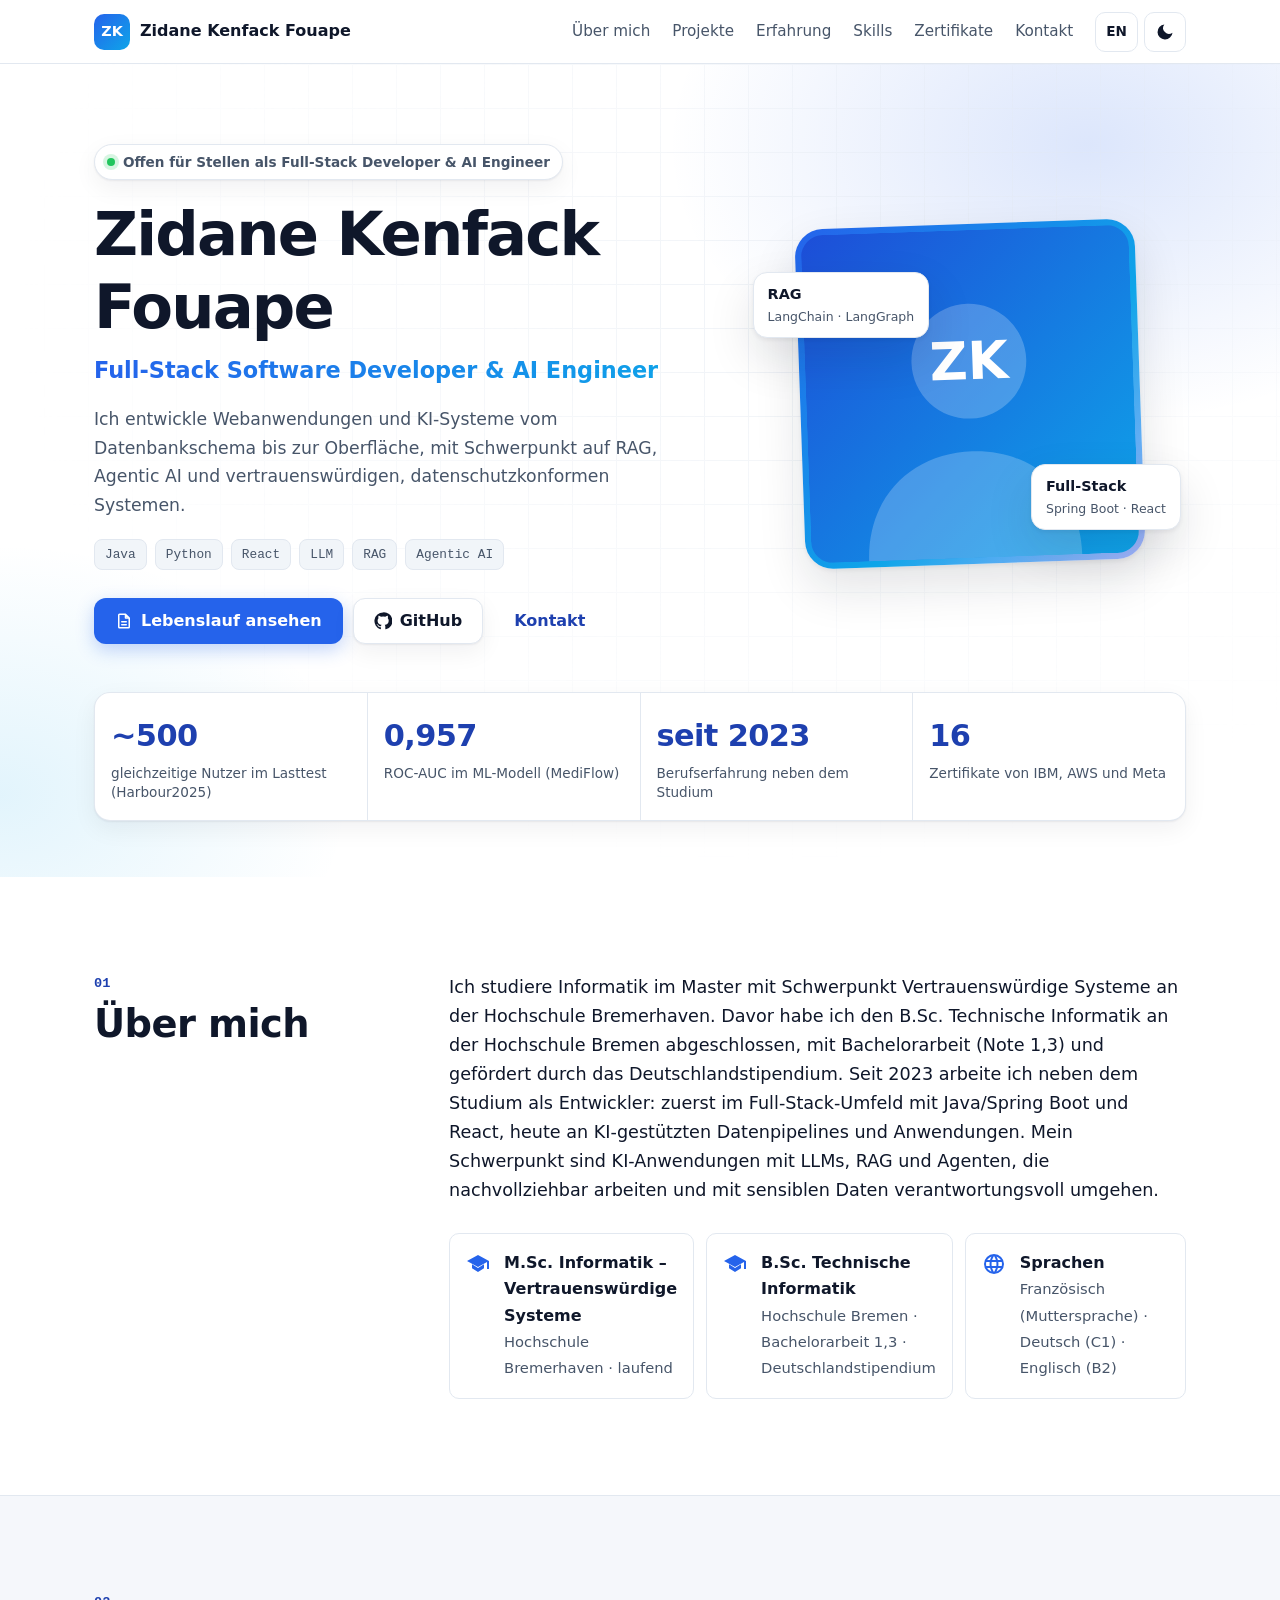
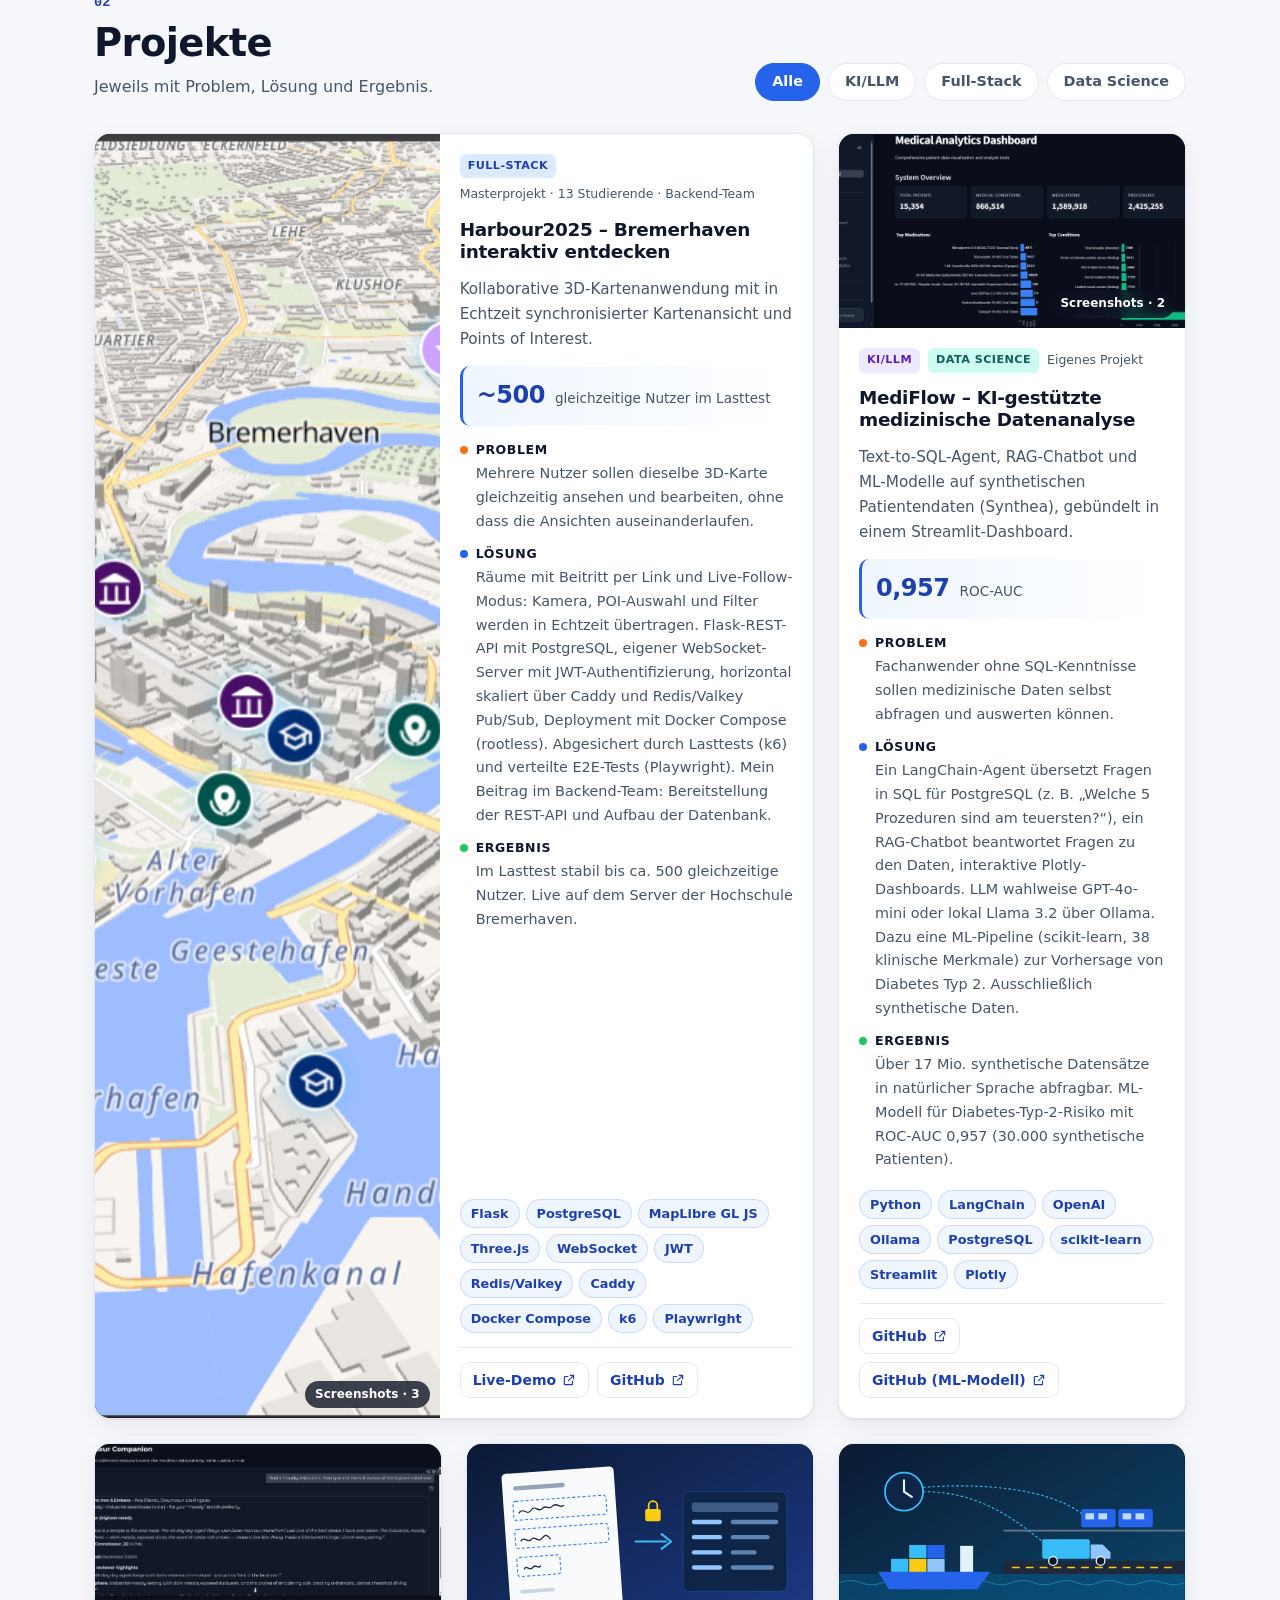
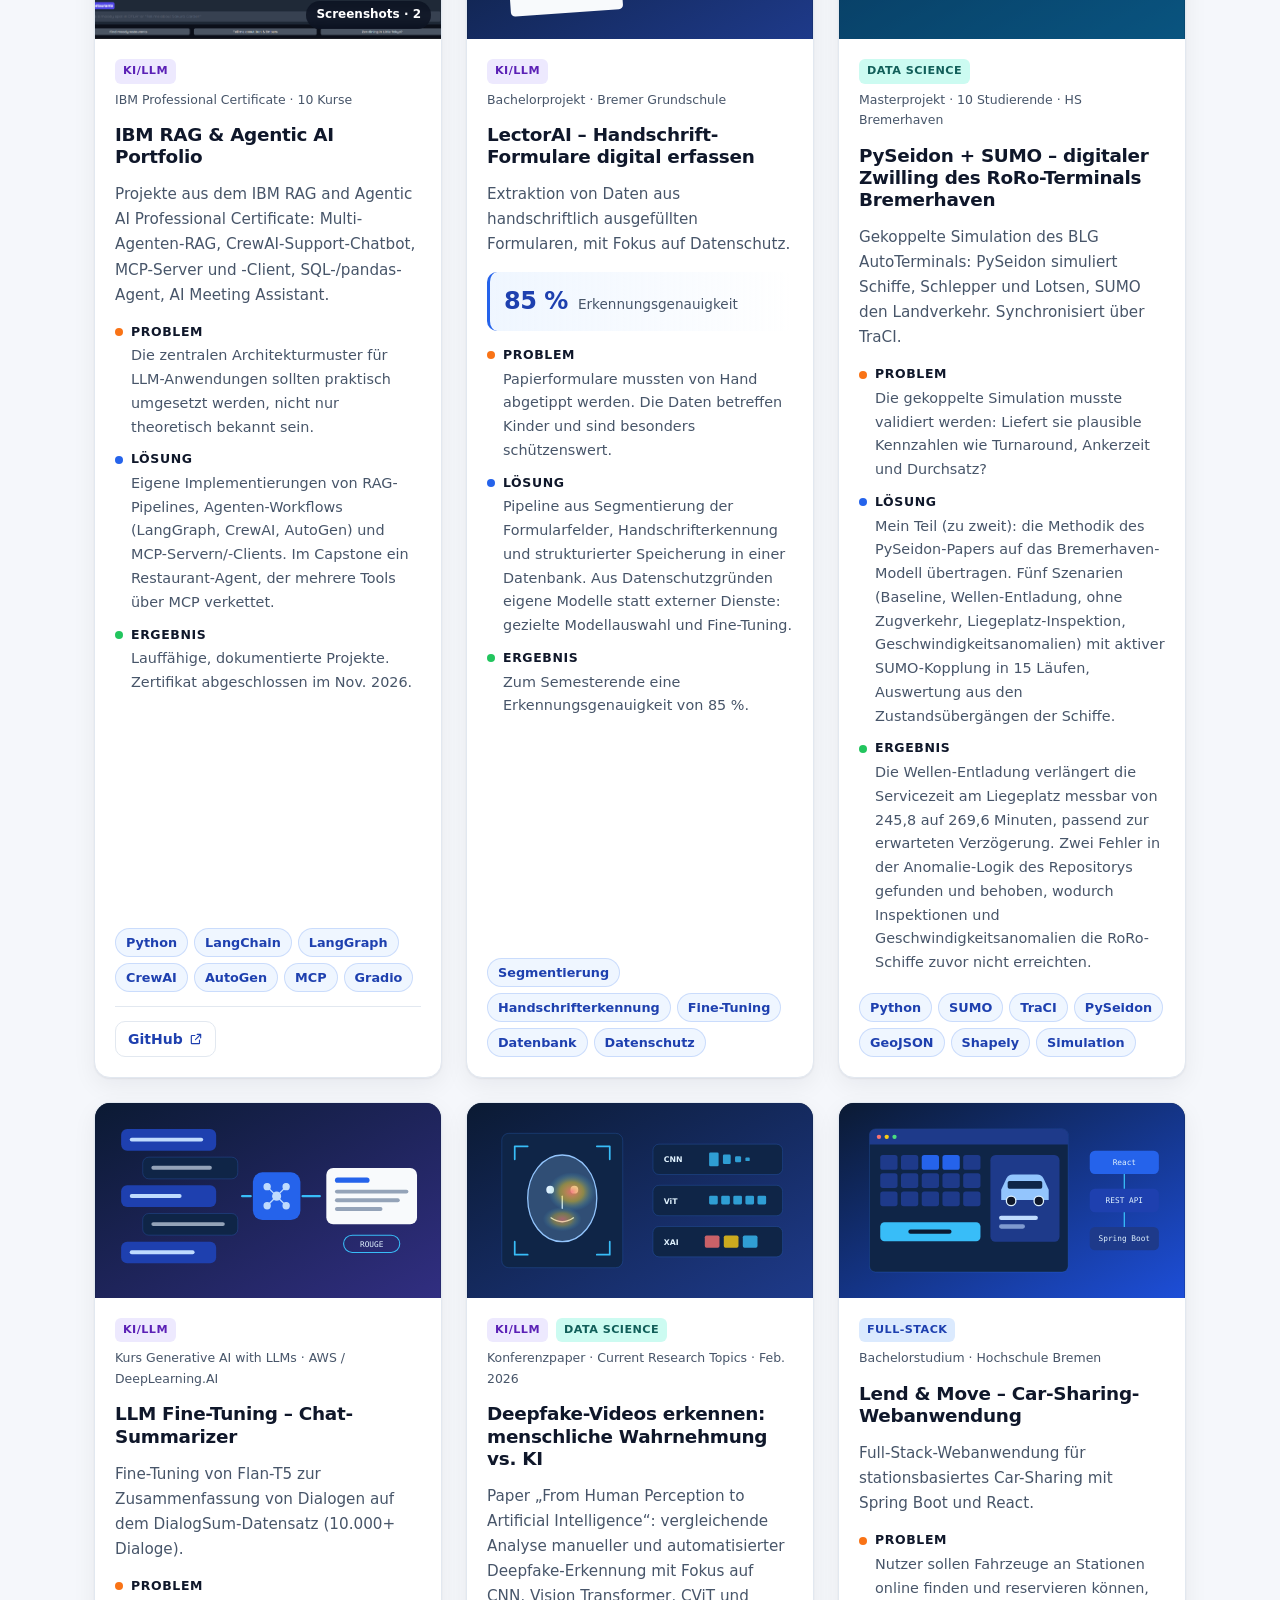
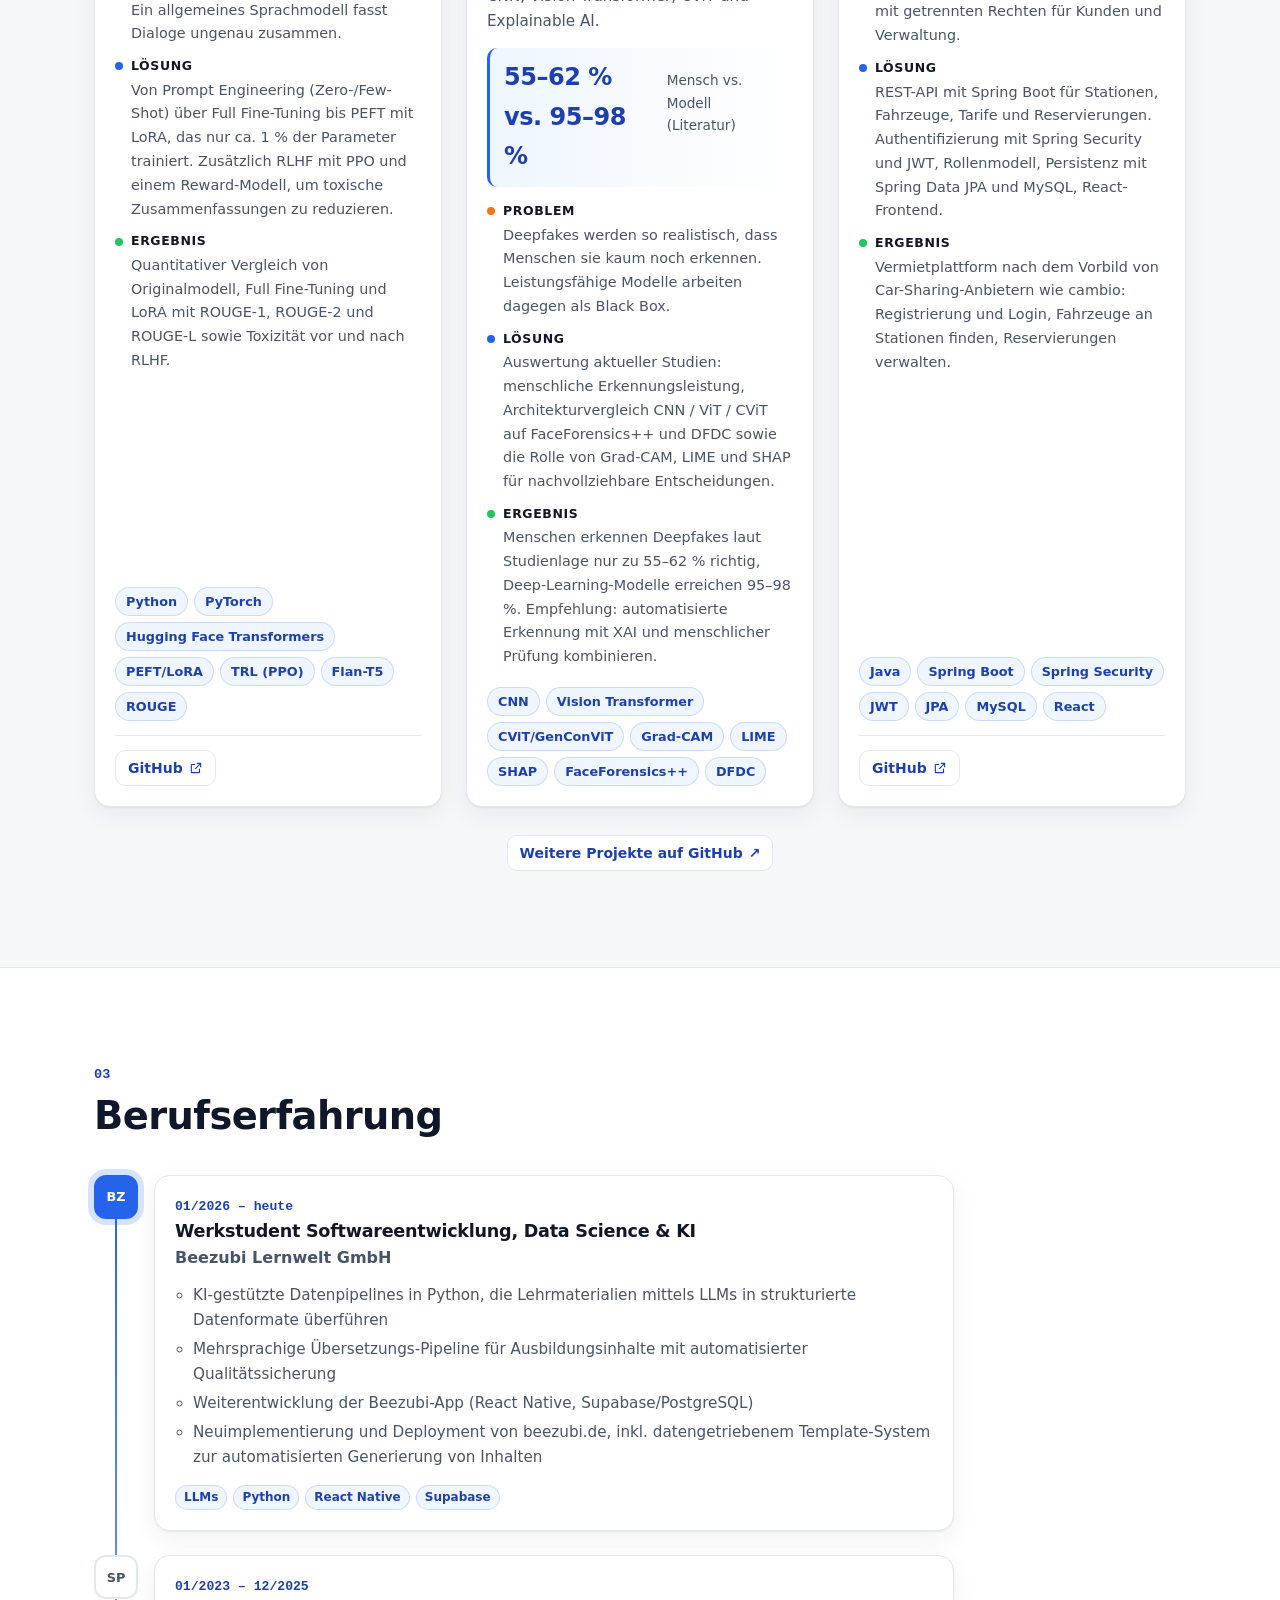
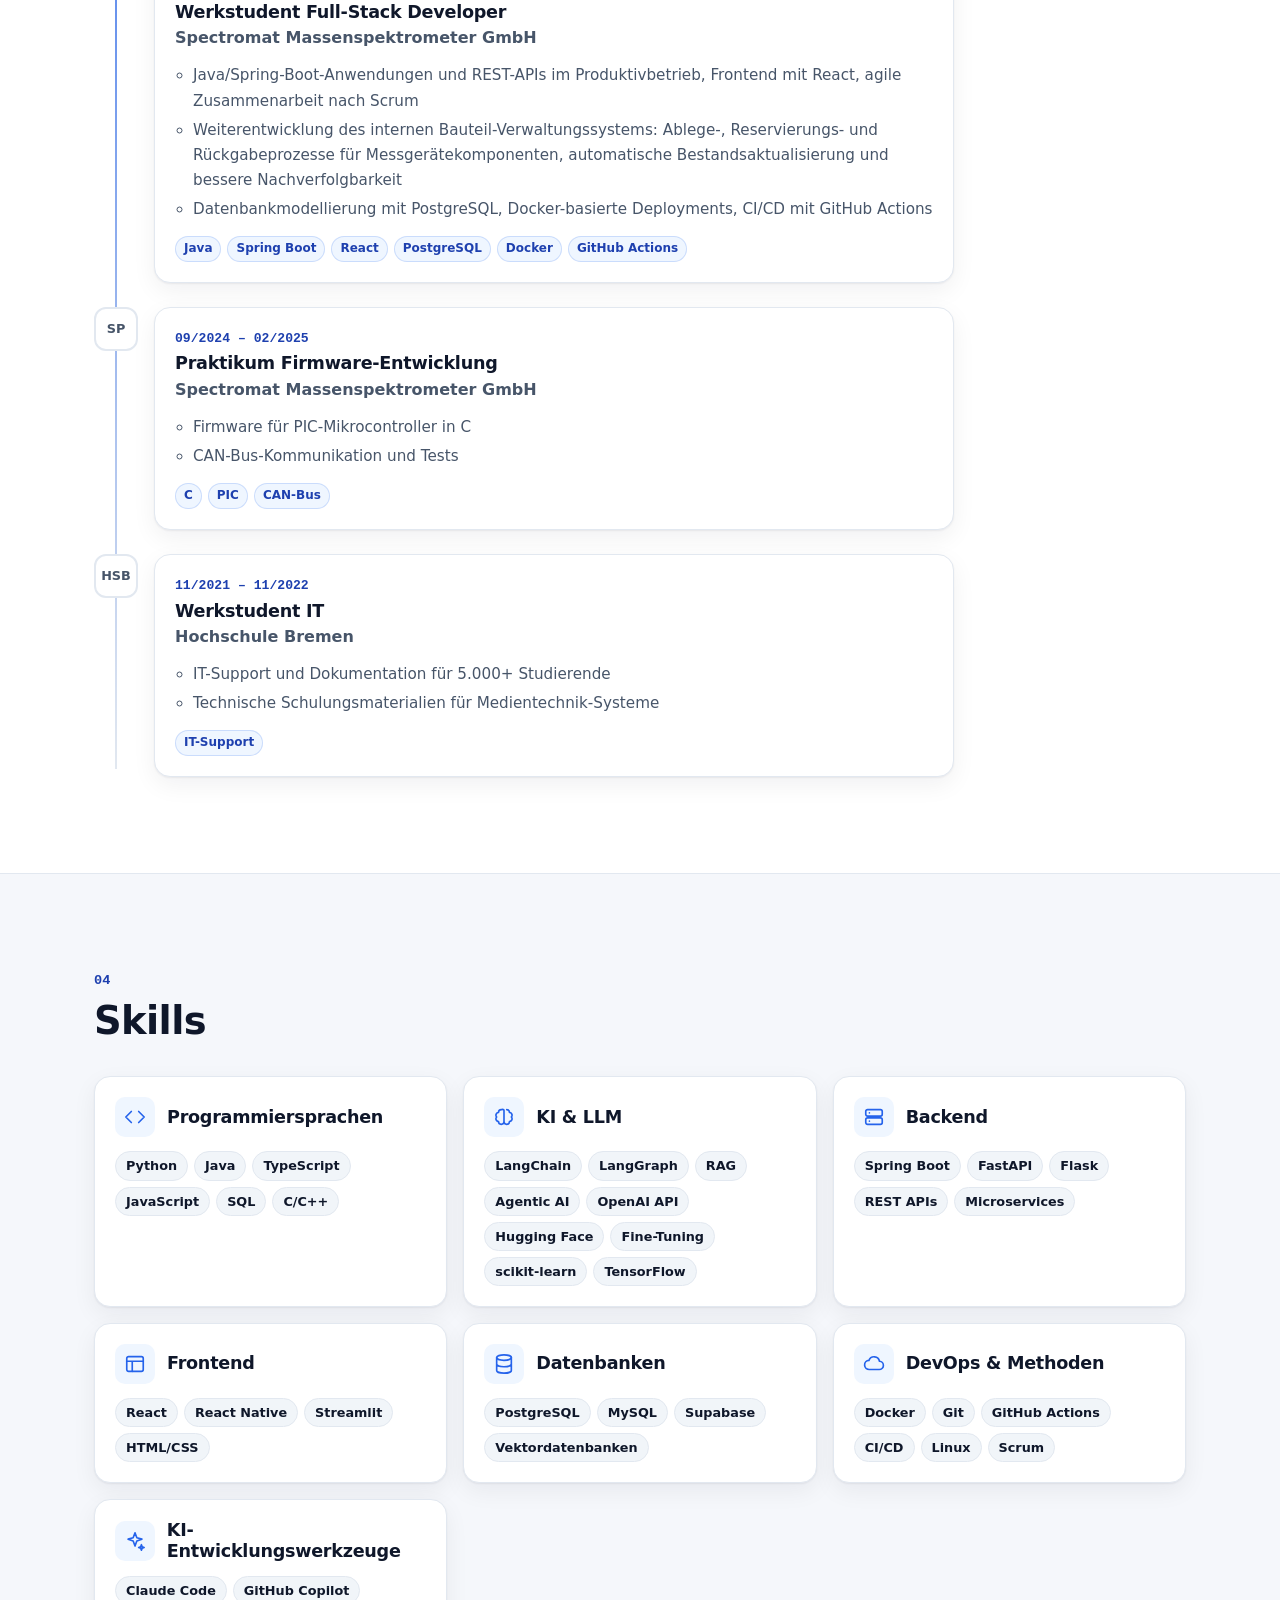
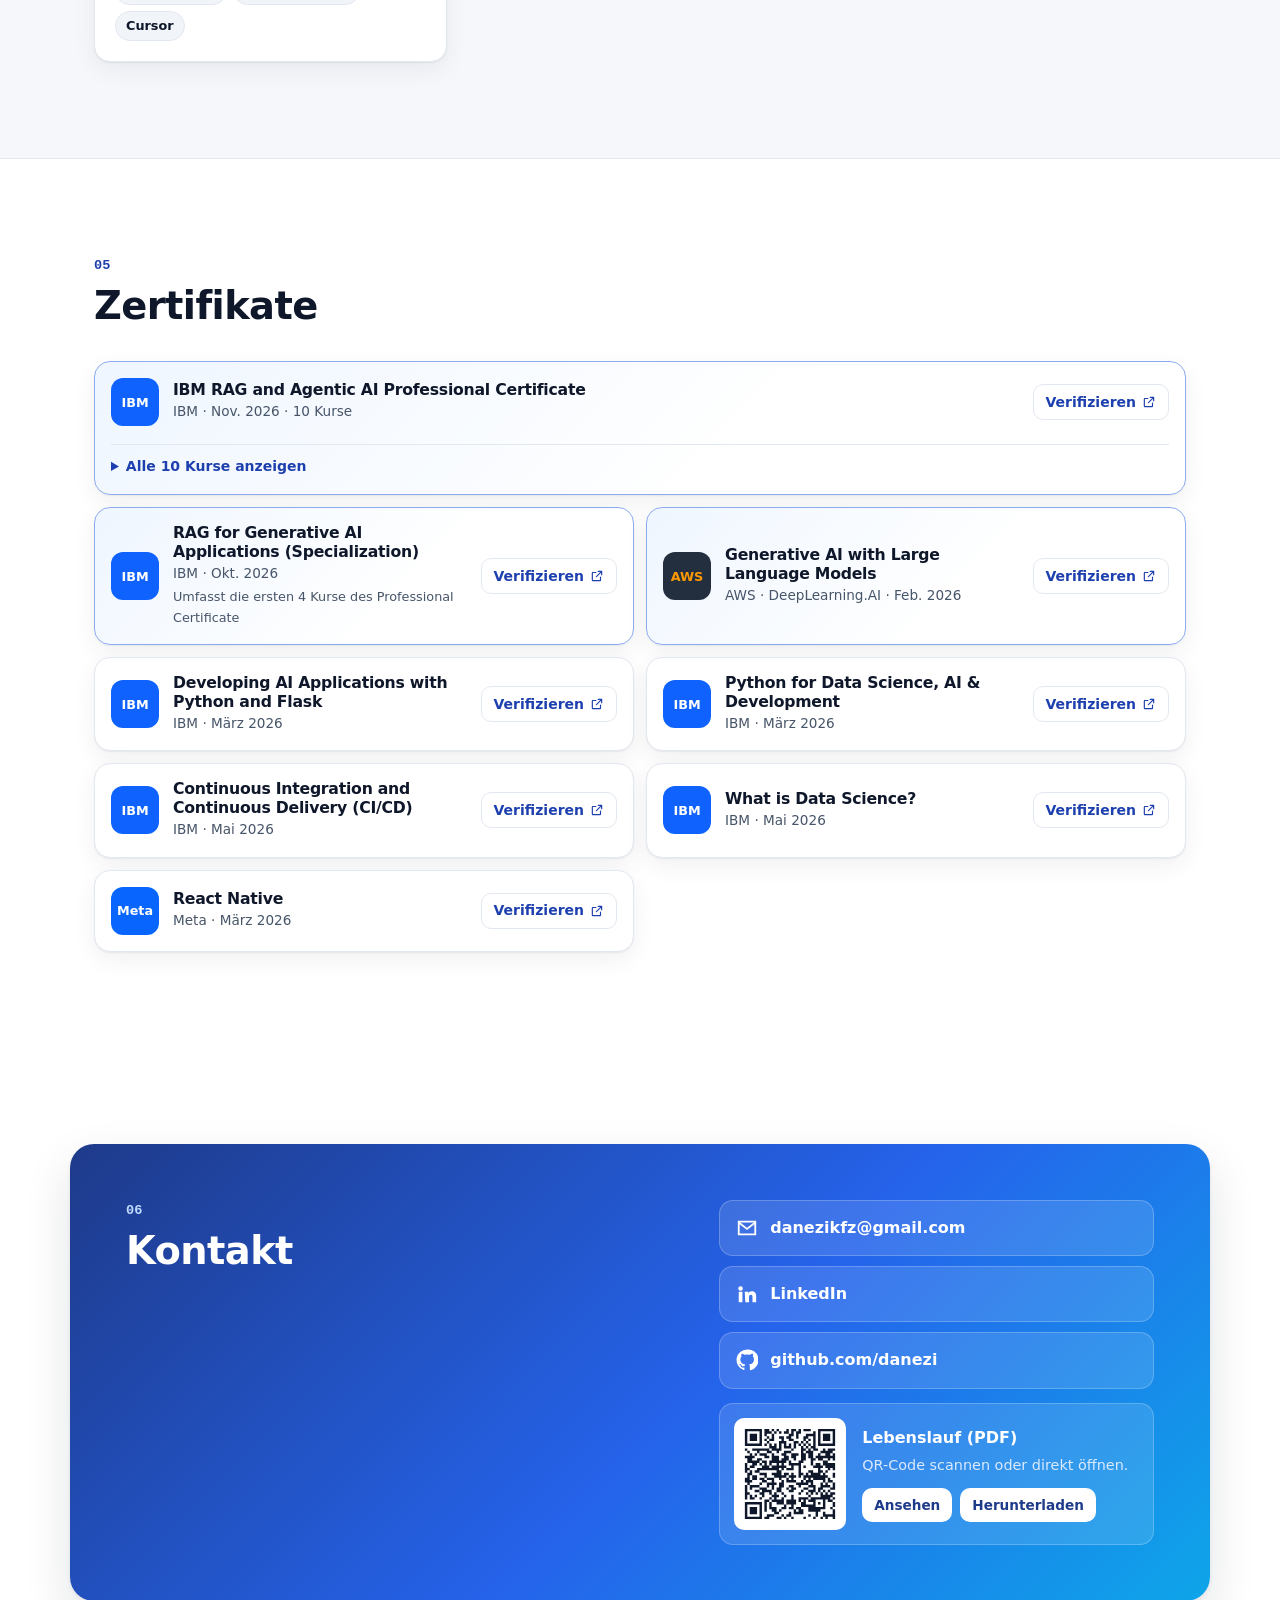
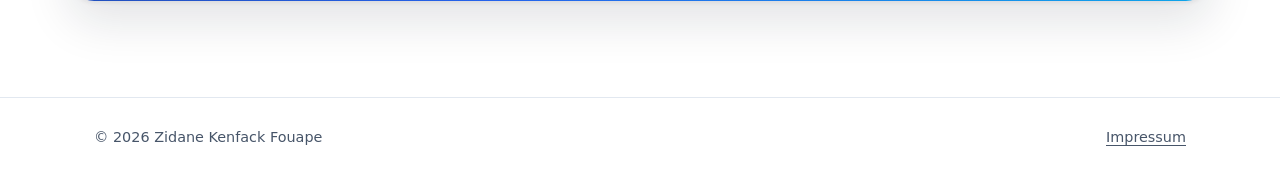
==== commit ff6c65fb: "Add CV (without phone number) with view button and QR code" ====
--- a/index.html
+++ b/index.html
@@ -62,12 +62,10 @@
             <li>Java</li><li>Python</li><li>React</li><li>LLM</li><li>RAG</li><li>Agentic AI</li>
           </ul>
           <div class="hero-actions">
-            <!-- Lebenslauf-Button wieder aktivieren, sobald assets/cv/Lebenslauf_Zidane_Kenfack_Fouape.pdf existiert:
-            <a class="btn btn-primary" href="assets/cv/Lebenslauf_Zidane_Kenfack_Fouape.pdf" download>
-              <svg viewBox="0 0 24 24" width="18" height="18" aria-hidden="true"><path d="M12 3v12m0 0l-5-5m5 5l5-5M5 21h14" stroke="currentColor" stroke-width="2" fill="none" stroke-linecap="round" stroke-linejoin="round"/></svg>
-              <span data-i18n="hero.cv">Lebenslauf herunterladen</span>
+            <a class="btn btn-primary" href="assets/cv/Lebenslauf_Zidane_Kenfack_Fouape.pdf" target="_blank" rel="noopener">
+              <svg viewBox="0 0 24 24" width="18" height="18" aria-hidden="true"><path d="M14 3H6a1 1 0 0 0-1 1v16a1 1 0 0 0 1 1h12a1 1 0 0 0 1-1V8z M14 3v5h5 M9 13h6 M9 17h6" stroke="currentColor" stroke-width="2" fill="none" stroke-linecap="round" stroke-linejoin="round"/></svg>
+              <span data-i18n="hero.cv">Lebenslauf ansehen</span>
             </a>
-            -->
             <a class="btn btn-secondary" href="https://github.com/danezi" target="_blank" rel="noopener">
               <svg viewBox="0 0 24 24" width="18" height="18" aria-hidden="true"><path fill="currentColor" d="M12 .5a11.5 11.5 0 0 0-3.6 22.4c.6.1.8-.3.8-.6v-2c-3.2.7-3.9-1.5-3.9-1.5-.5-1.3-1.3-1.7-1.3-1.7-1-.7.1-.7.1-.7 1.2.1 1.8 1.2 1.8 1.2 1 1.8 2.8 1.3 3.5 1 .1-.8.4-1.3.7-1.6-2.6-.3-5.3-1.3-5.3-5.7 0-1.3.5-2.3 1.2-3.1-.1-.3-.5-1.5.1-3.1 0 0 1-.3 3.2 1.2a11 11 0 0 1 5.8 0c2.2-1.5 3.2-1.2 3.2-1.2.6 1.6.2 2.8.1 3.1.7.8 1.2 1.9 1.2 3.1 0 4.4-2.7 5.4-5.3 5.7.4.4.8 1.1.8 2.2v3.3c0 .3.2.7.8.6A11.5 11.5 0 0 0 12 .5z"/></svg>
               GitHub
@@ -175,6 +173,7 @@
         <div>
           <p class="section-kicker">06</p>
           <h2 id="contact-h" data-i18n="contact.h">Kontakt</h2>        </div>
+        <div class="contact-side">
         <div class="contact-links">
           <a class="contact-item" href="mailto:danezikfz@gmail.com">
             <svg viewBox="0 0 24 24" aria-hidden="true"><path d="M3 5h18v14H3z" fill="none" stroke="currentColor" stroke-width="2"/><path d="M3 6l9 7 9-7" fill="none" stroke="currentColor" stroke-width="2"/></svg>
@@ -189,6 +188,18 @@
             <span>github.com/danezi</span>
           </a>
         </div>
+        <div class="cv-card">
+          <img src="assets/img/qr-lebenslauf.svg" width="120" height="120" alt="QR-Code zum Lebenslauf (PDF)" data-i18n-alt="cv.qrAlt">
+          <div>
+            <strong data-i18n="cv.title">Lebenslauf (PDF)</strong>
+            <p data-i18n="cv.text">QR-Code scannen oder direkt öffnen.</p>
+            <div class="cv-actions">
+              <a class="cv-btn" href="assets/cv/Lebenslauf_Zidane_Kenfack_Fouape.pdf" target="_blank" rel="noopener" data-i18n="cv.open">Ansehen</a>
+              <a class="cv-btn" href="assets/cv/Lebenslauf_Zidane_Kenfack_Fouape.pdf" download data-i18n="cv.download">Herunterladen</a>
+            </div>
+          </div>
+        </div>
+        </div>
       </div>
     </section>
   </main>
--- a/styles.css
+++ b/styles.css
@@ -392,6 +392,18 @@
 .contact-item svg { flex: none; width: 22px; height: 22px; }
 .contact-item:focus-visible { outline-color: #fff; }
 @media (min-width: 860px) { .contact-box { grid-template-columns: 1.3fr 1fr; padding: 56px; } }
+.contact-side { display: grid; gap: 14px; align-content: center; }
+.cv-card {
+  display: flex; gap: 16px; align-items: center; padding: 14px; border-radius: 14px;
+  background: rgb(255 255 255 / .12); border: 1px solid rgb(255 255 255 / .22);
+}
+.cv-card img { flex: none; width: 112px; height: 112px; border-radius: 10px; background: #fff; padding: 6px; }
+.cv-card strong { display: block; color: #fff; }
+.cv-card p { color: #dbeafe; font-size: .9rem; margin-top: 2px; }
+.cv-actions { display: flex; flex-wrap: wrap; gap: 8px; margin-top: 10px; }
+.cv-btn { padding: 6px 12px; border-radius: 10px; background: #fff; color: #1e3a8a; font-weight: 650; font-size: .85rem; text-decoration: none; }
+.cv-btn:hover { background: #dbeafe; }
+.cv-btn:focus-visible { outline-color: #fff; }
 @media (max-width: 859px) { .contact-box { padding-inline: 20px; } }
 
 .site-footer { border-top: 1px solid var(--border); padding: 28px 0; color: var(--text-muted); font-size: .9rem; }
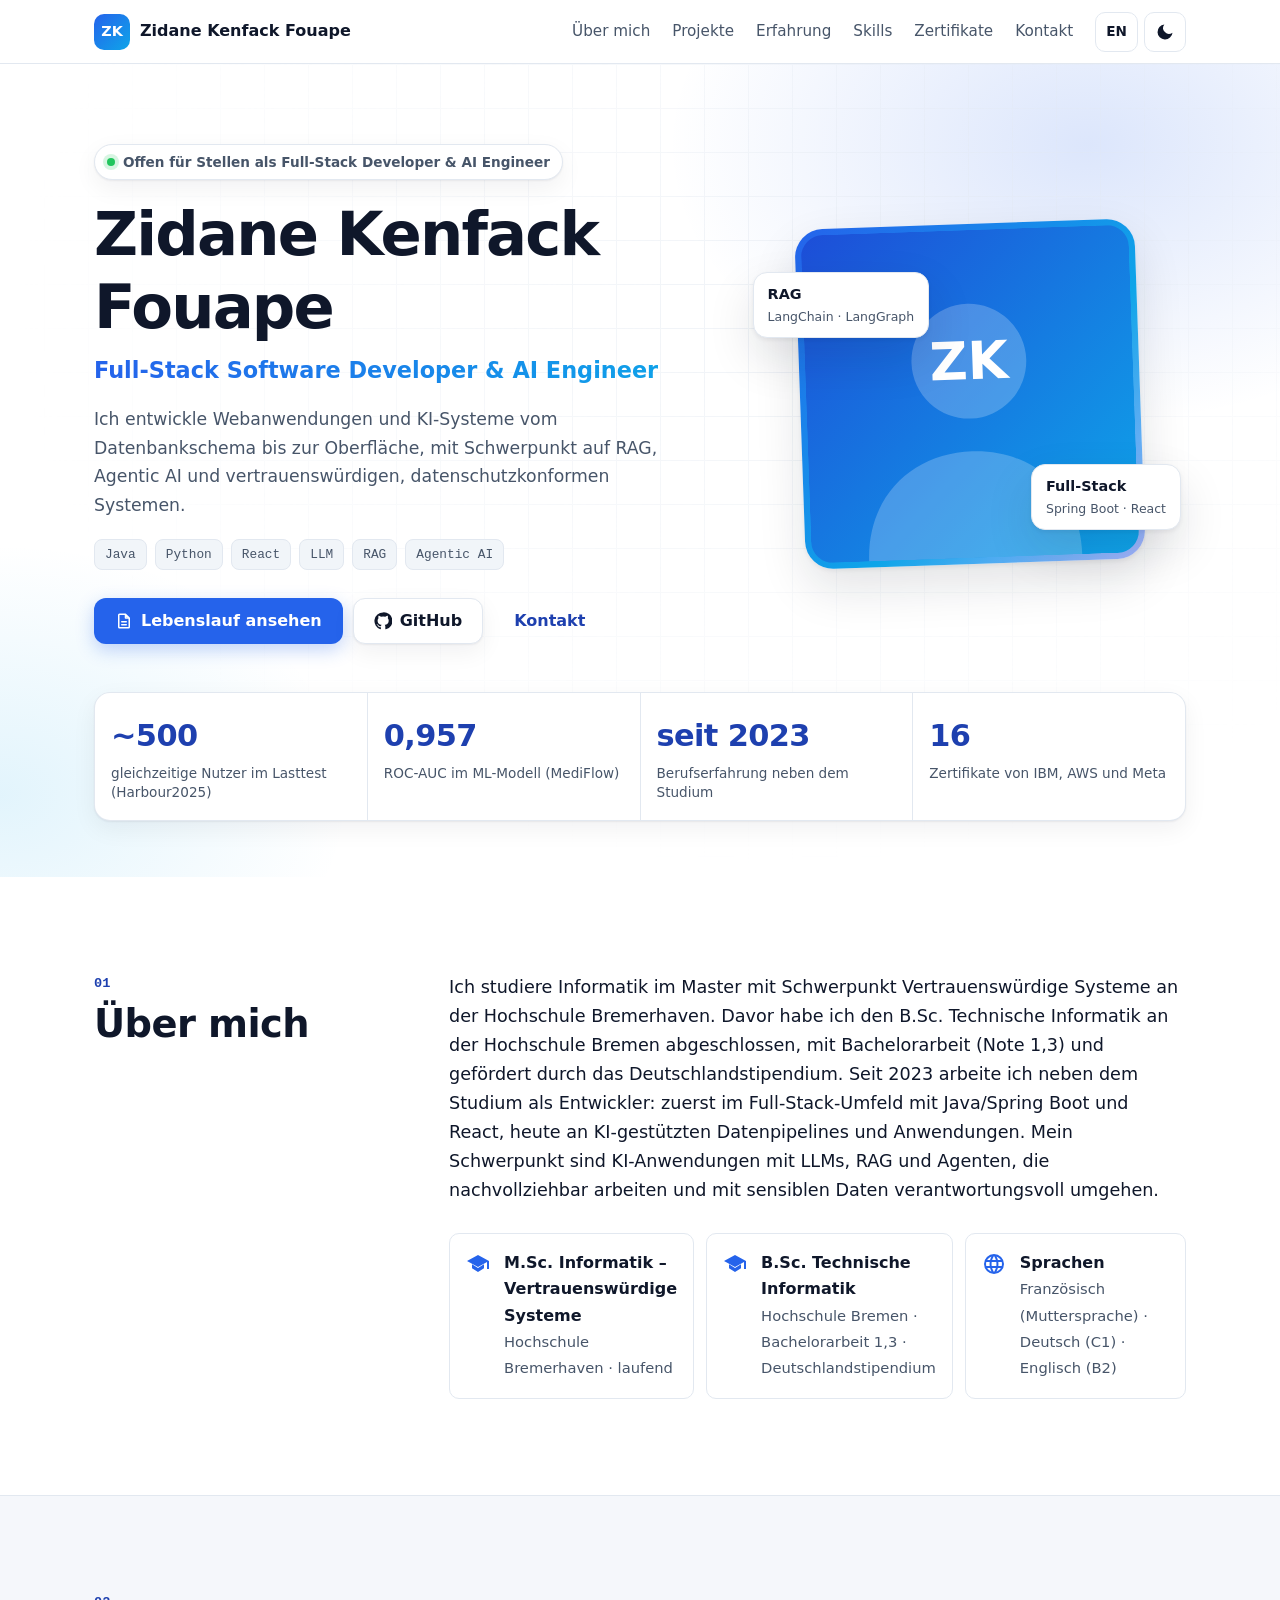
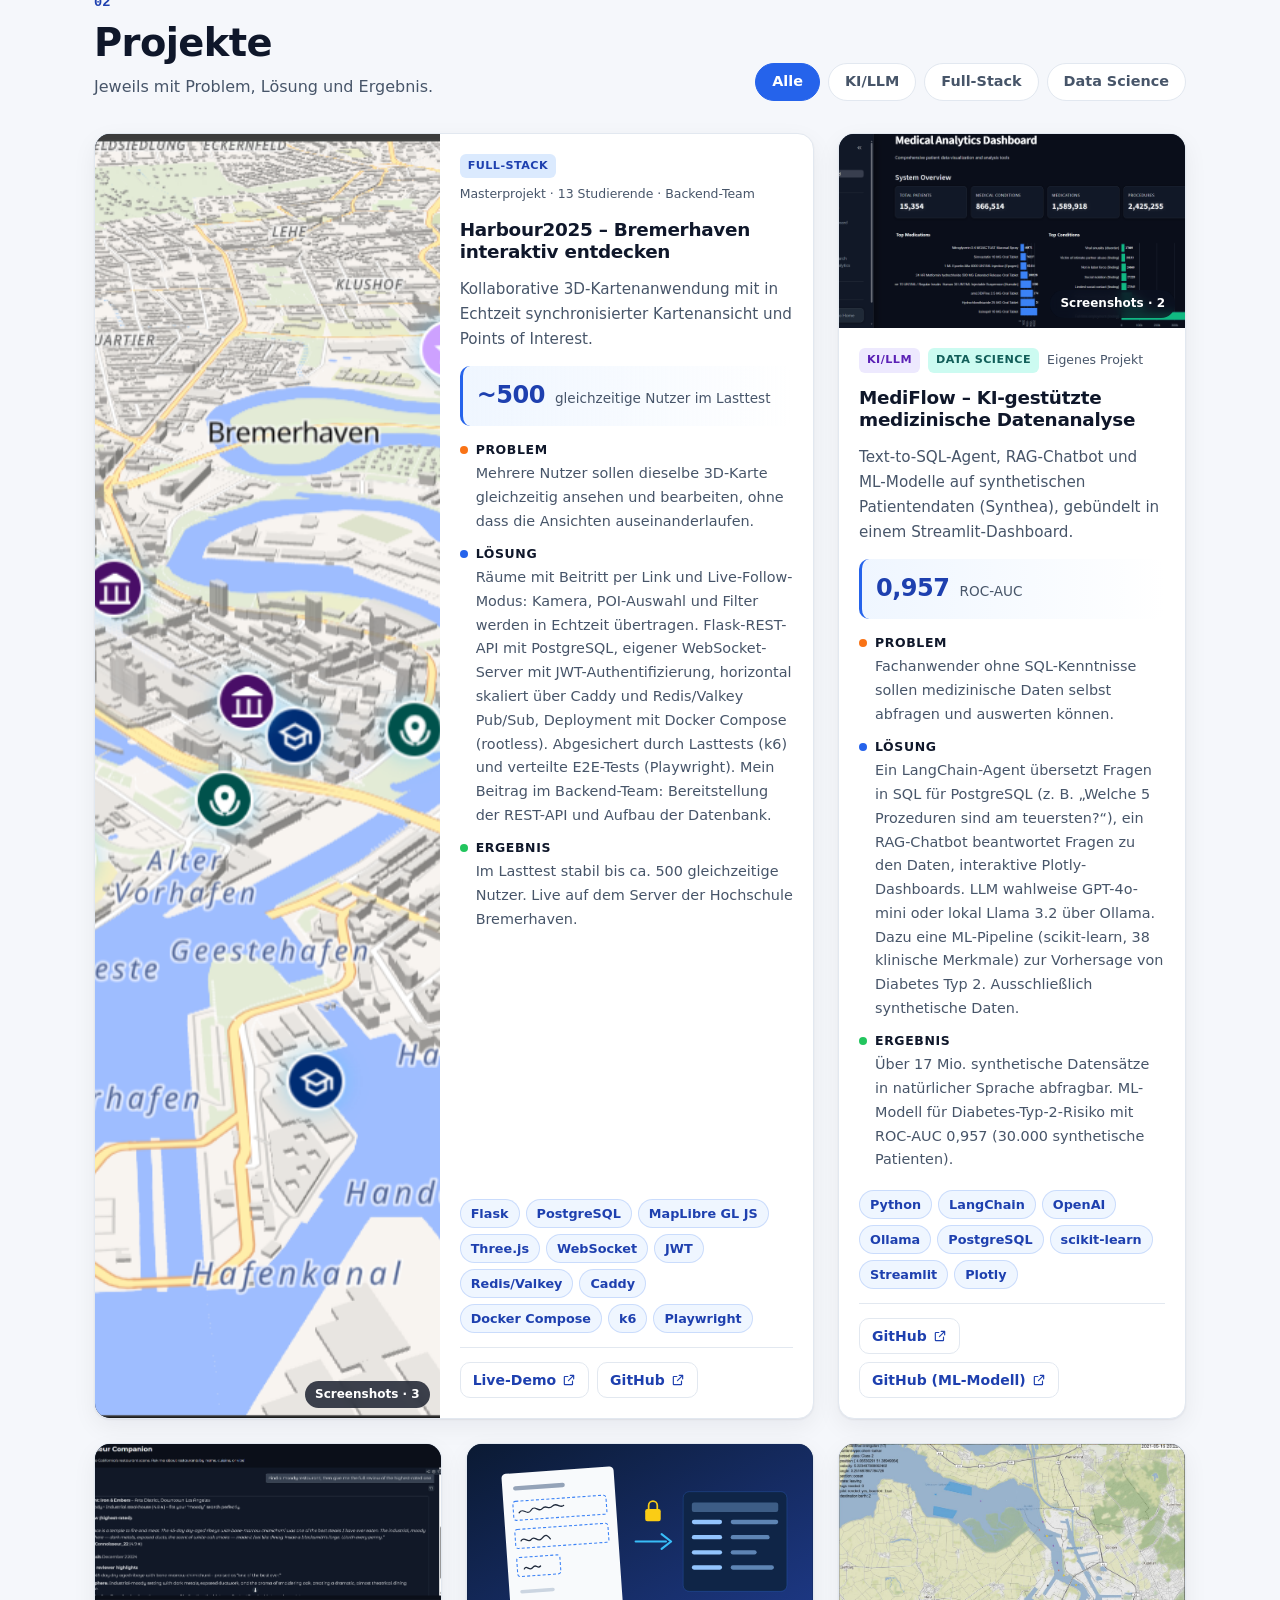
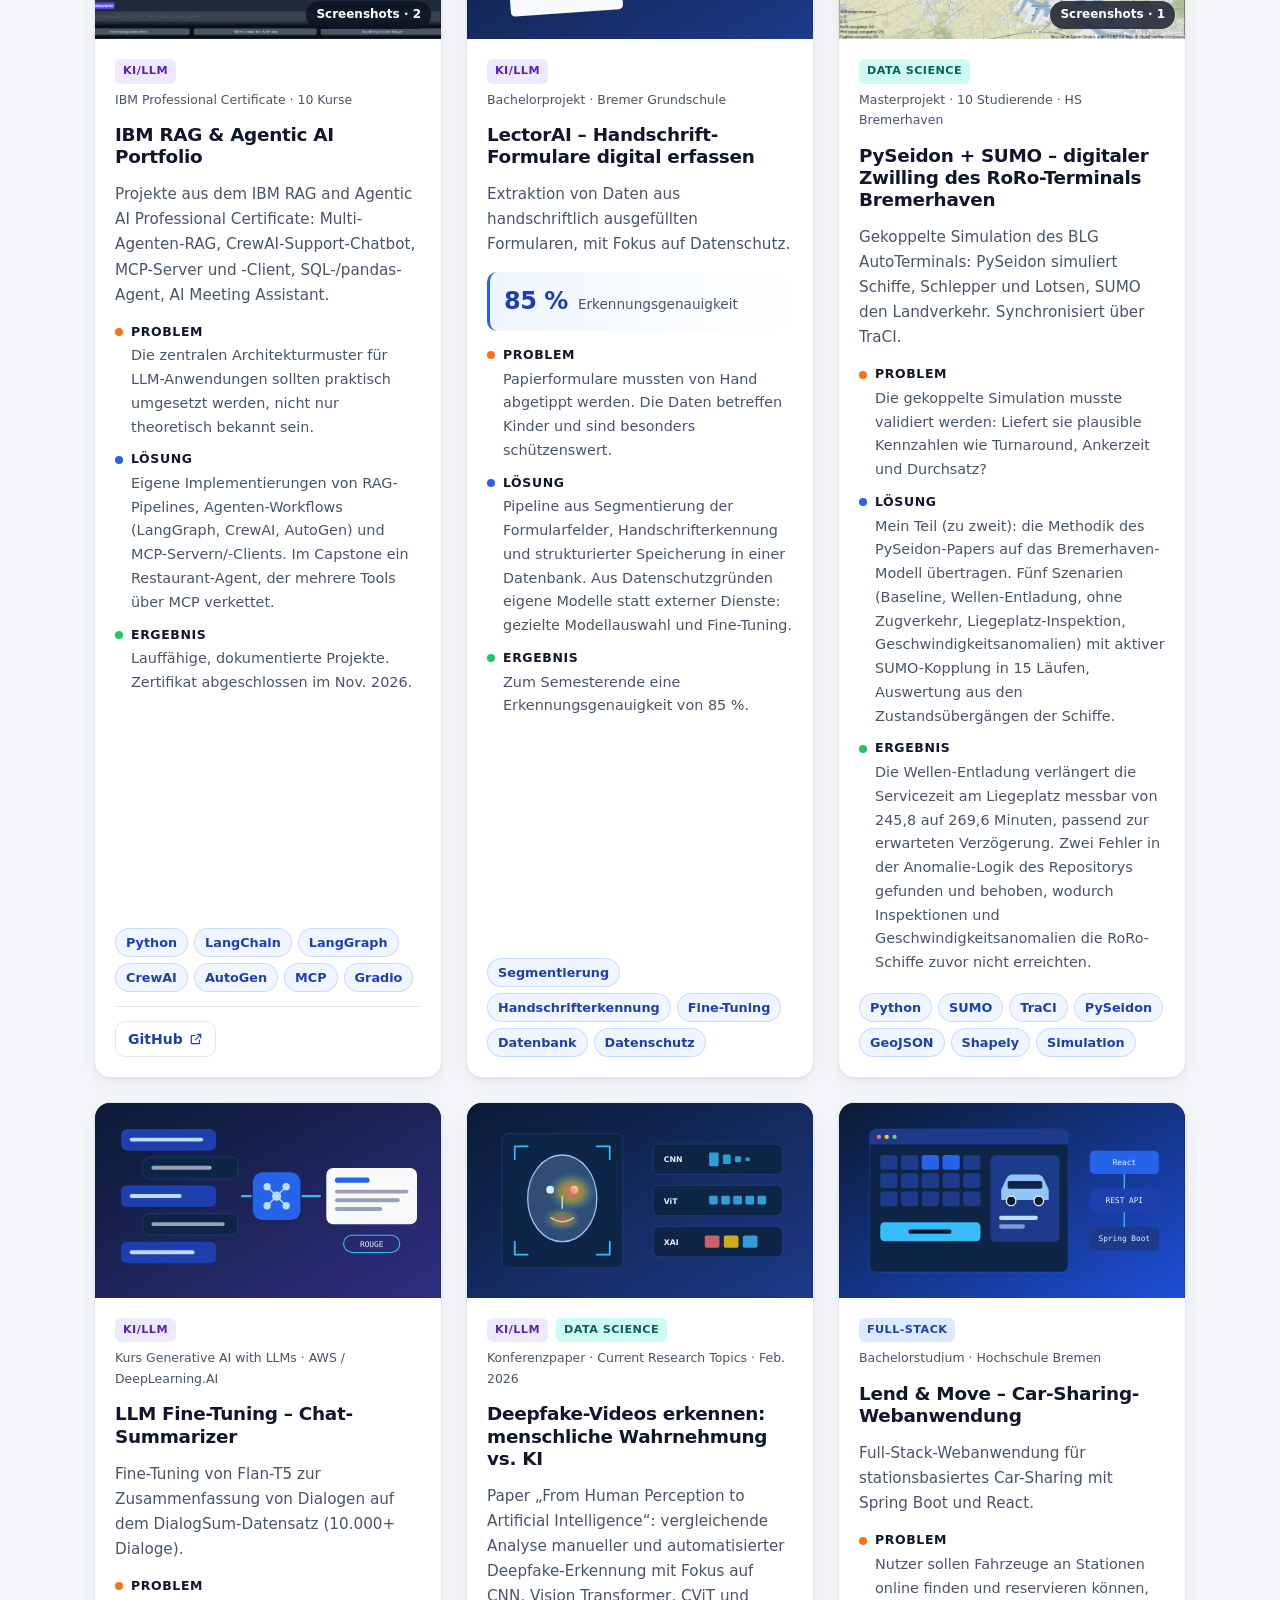
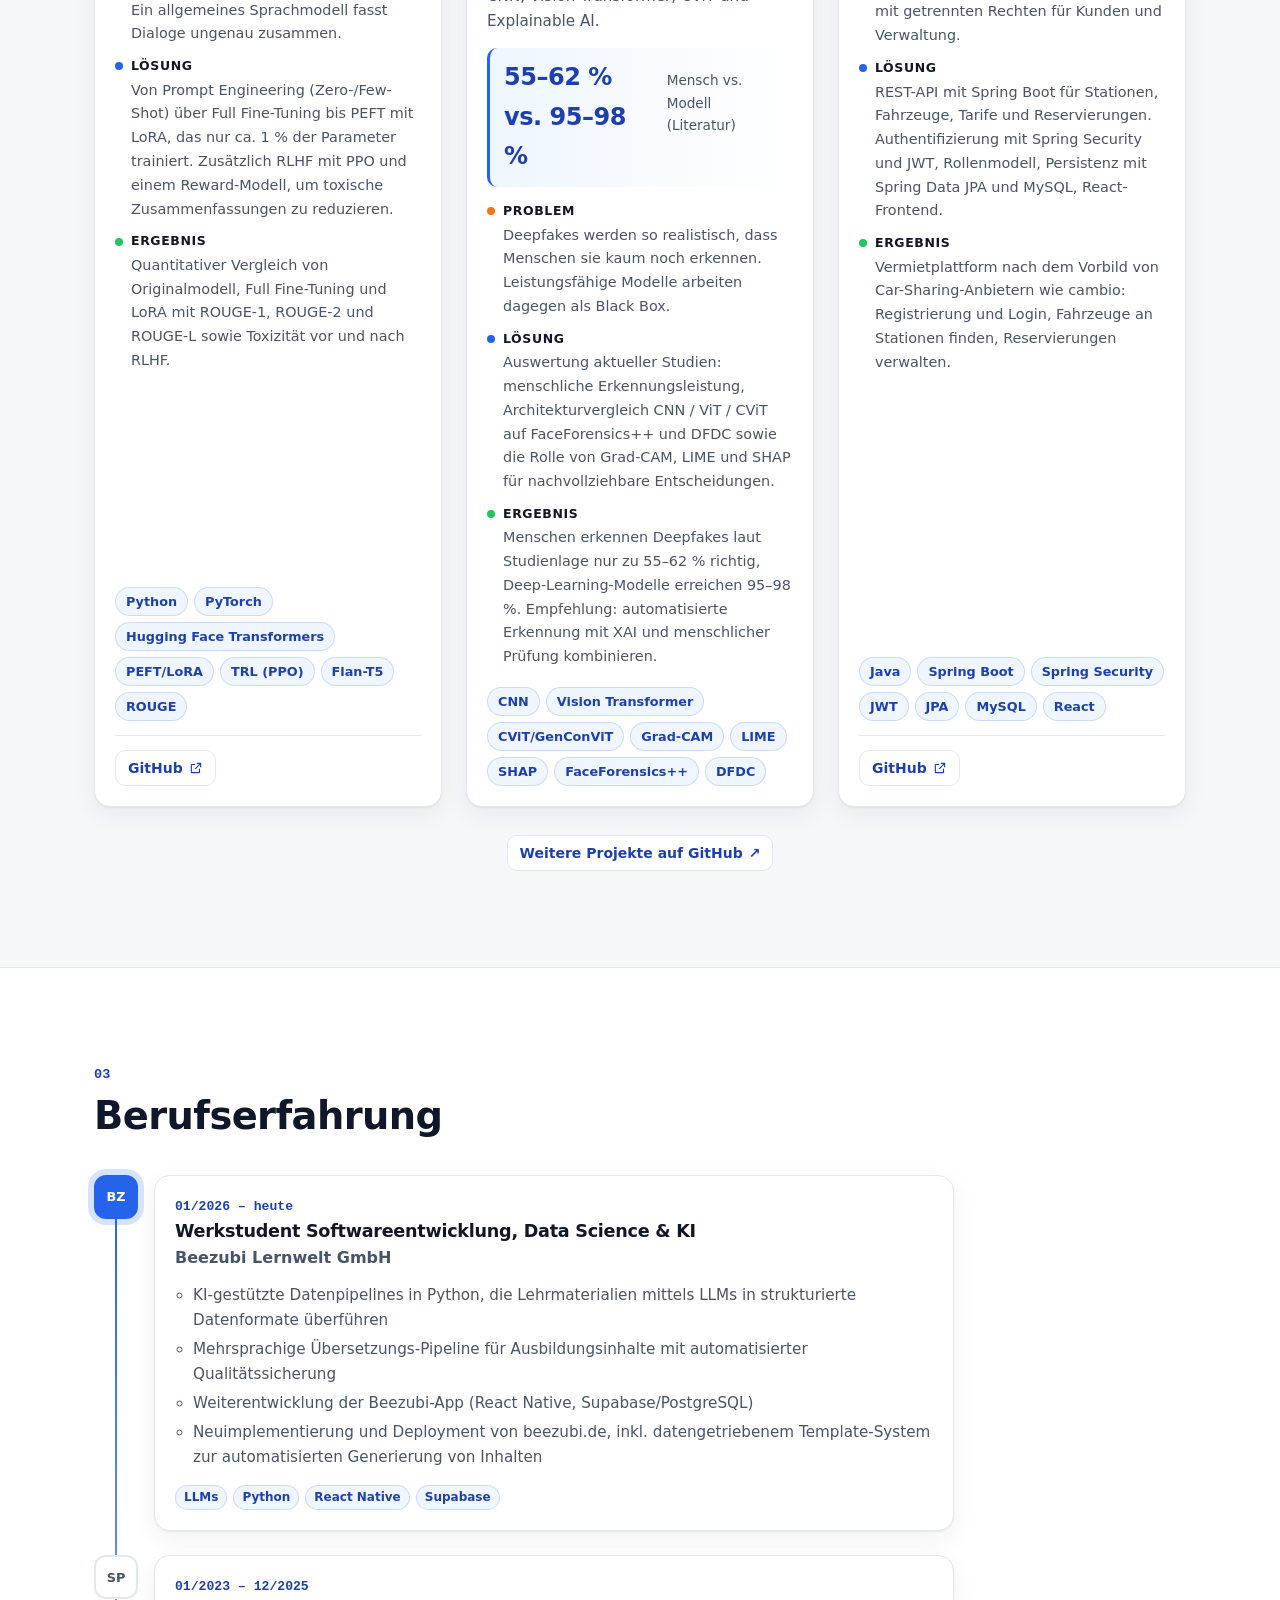
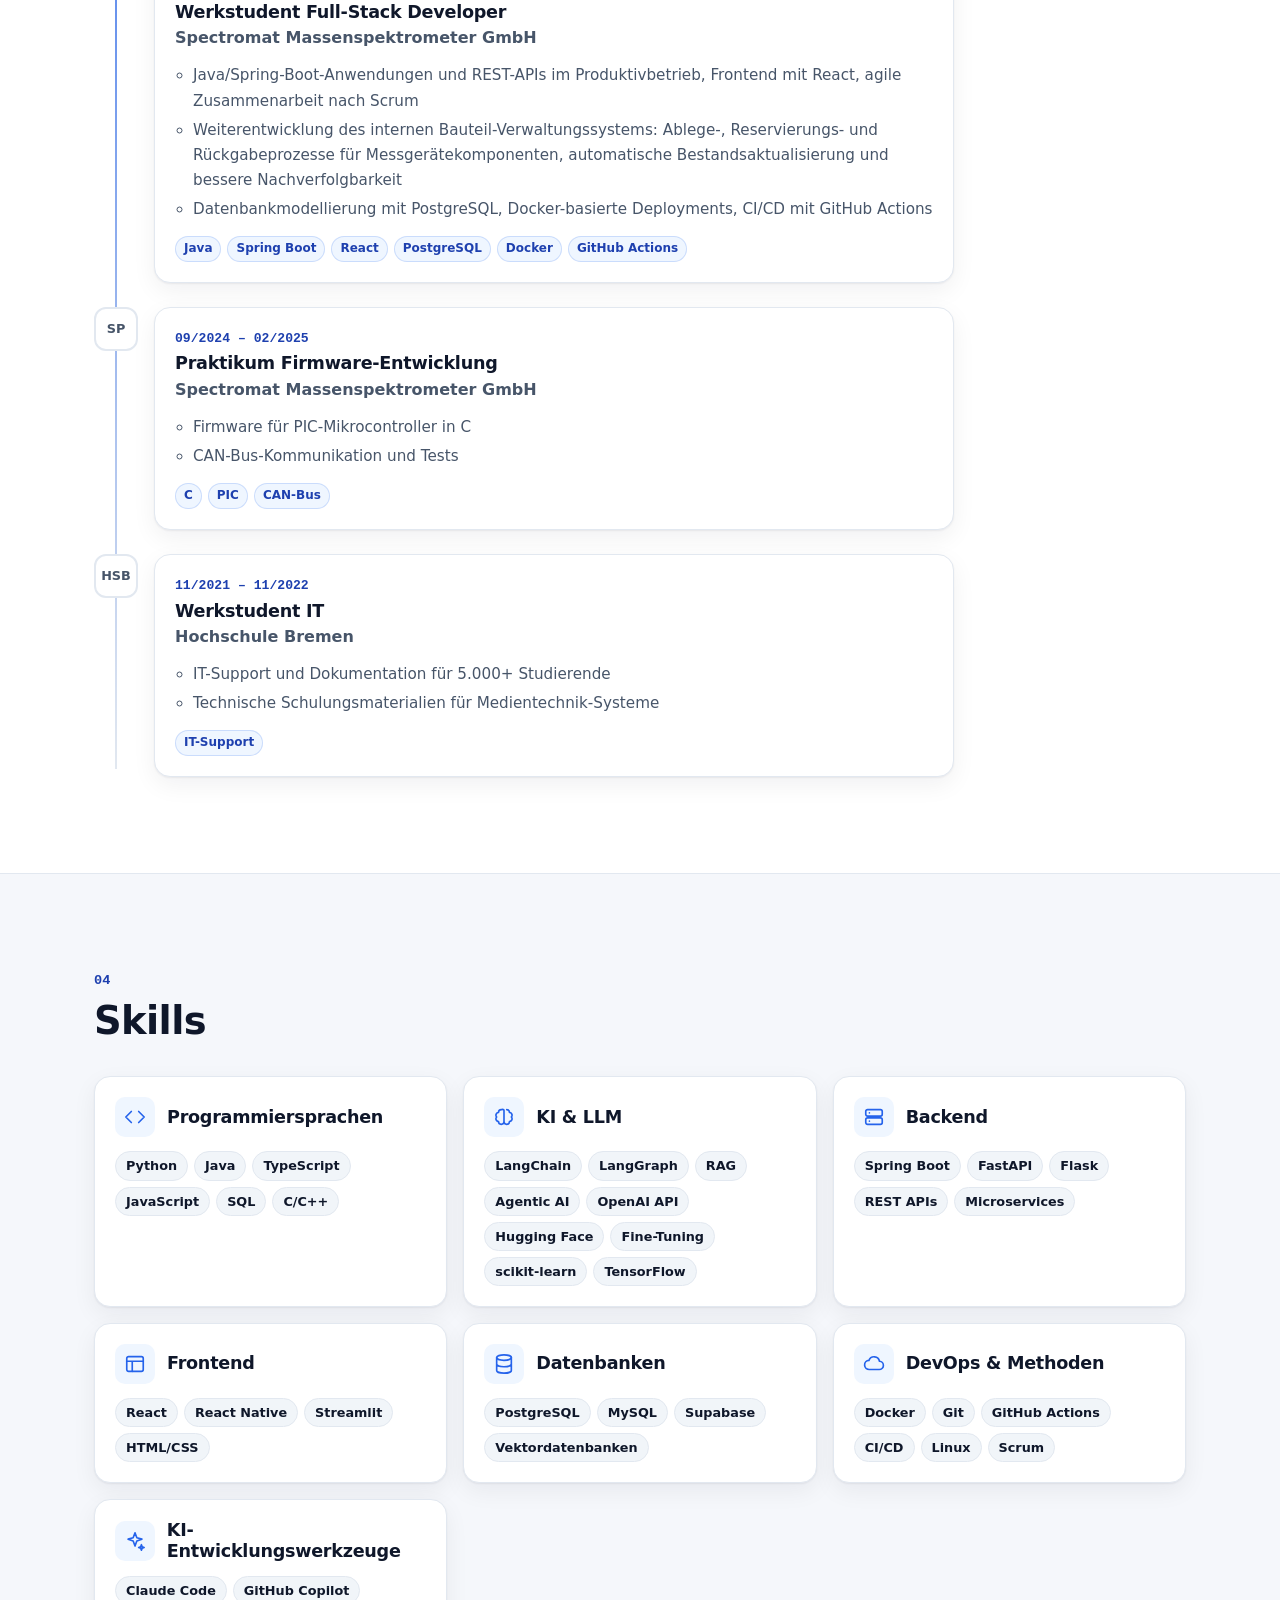
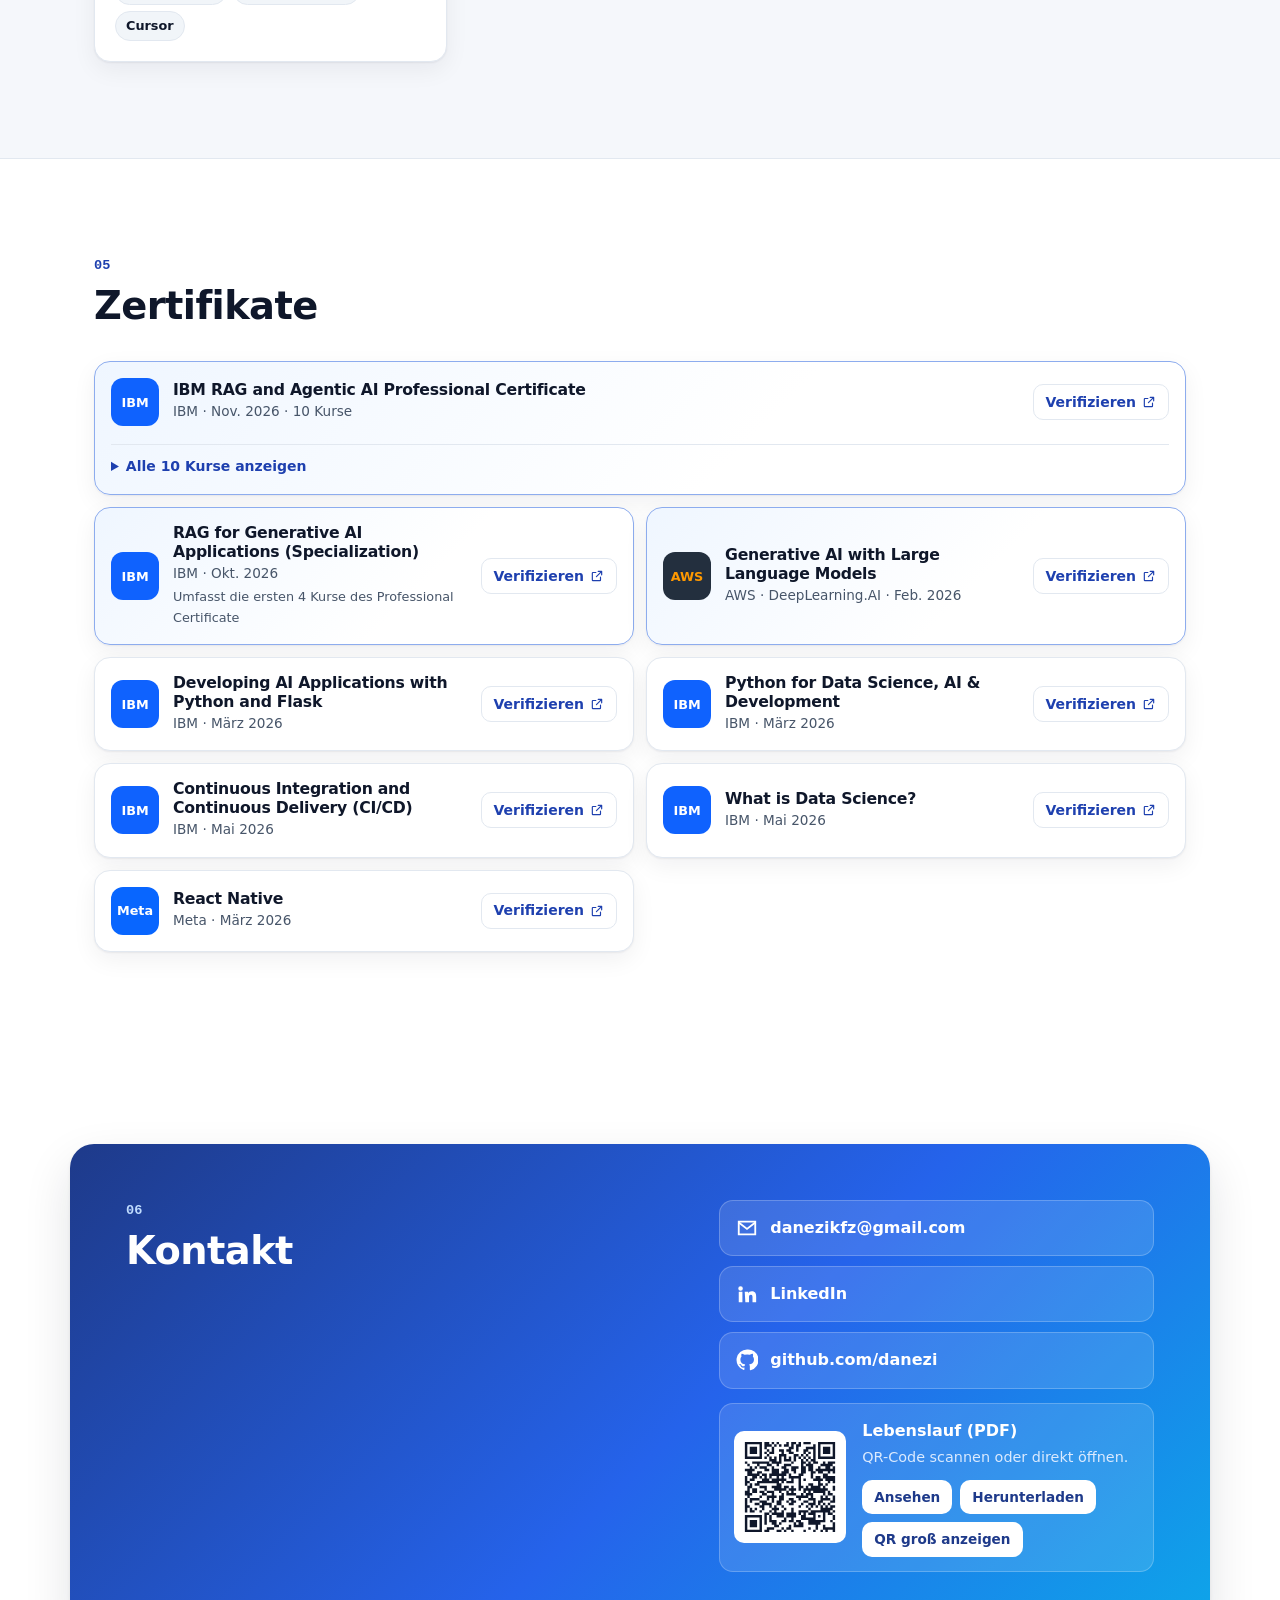
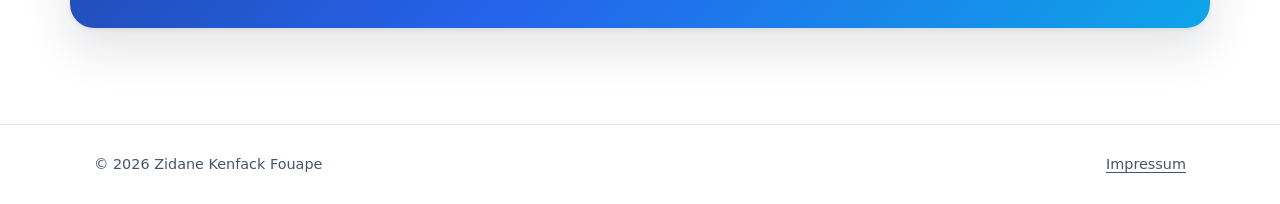
==== commit 2e29d4dd: "Add full-screen QR page and PySeidon screenshot" ====
--- a/index.html
+++ b/index.html
@@ -189,13 +189,14 @@
           </a>
         </div>
         <div class="cv-card">
-          <img src="assets/img/qr-lebenslauf.svg" width="120" height="120" alt="QR-Code zum Lebenslauf (PDF)" data-i18n-alt="cv.qrAlt">
+          <a class="cv-qr" href="qr.html" aria-label="QR-Code groß anzeigen"><img src="assets/img/qr-lebenslauf.svg" width="120" height="120" alt="QR-Code zum Lebenslauf (PDF)" data-i18n-alt="cv.qrAlt"></a>
           <div>
             <strong data-i18n="cv.title">Lebenslauf (PDF)</strong>
             <p data-i18n="cv.text">QR-Code scannen oder direkt öffnen.</p>
             <div class="cv-actions">
               <a class="cv-btn" href="assets/cv/Lebenslauf_Zidane_Kenfack_Fouape.pdf" target="_blank" rel="noopener" data-i18n="cv.open">Ansehen</a>
               <a class="cv-btn" href="assets/cv/Lebenslauf_Zidane_Kenfack_Fouape.pdf" download data-i18n="cv.download">Herunterladen</a>
+              <a class="cv-btn" href="qr.html" data-i18n="cv.big">QR groß anzeigen</a>
             </div>
           </div>
         </div>
--- a/styles.css
+++ b/styles.css
@@ -397,6 +397,8 @@
   display: flex; gap: 16px; align-items: center; padding: 14px; border-radius: 14px;
   background: rgb(255 255 255 / .12); border: 1px solid rgb(255 255 255 / .22);
 }
+.cv-qr { flex: none; display: block; border-radius: 10px; cursor: zoom-in; }
+.cv-qr:focus-visible { outline: 3px solid #fff; outline-offset: 3px; }
 .cv-card img { flex: none; width: 112px; height: 112px; border-radius: 10px; background: #fff; padding: 6px; }
 .cv-card strong { display: block; color: #fff; }
 .cv-card p { color: #dbeafe; font-size: .9rem; margin-top: 2px; }
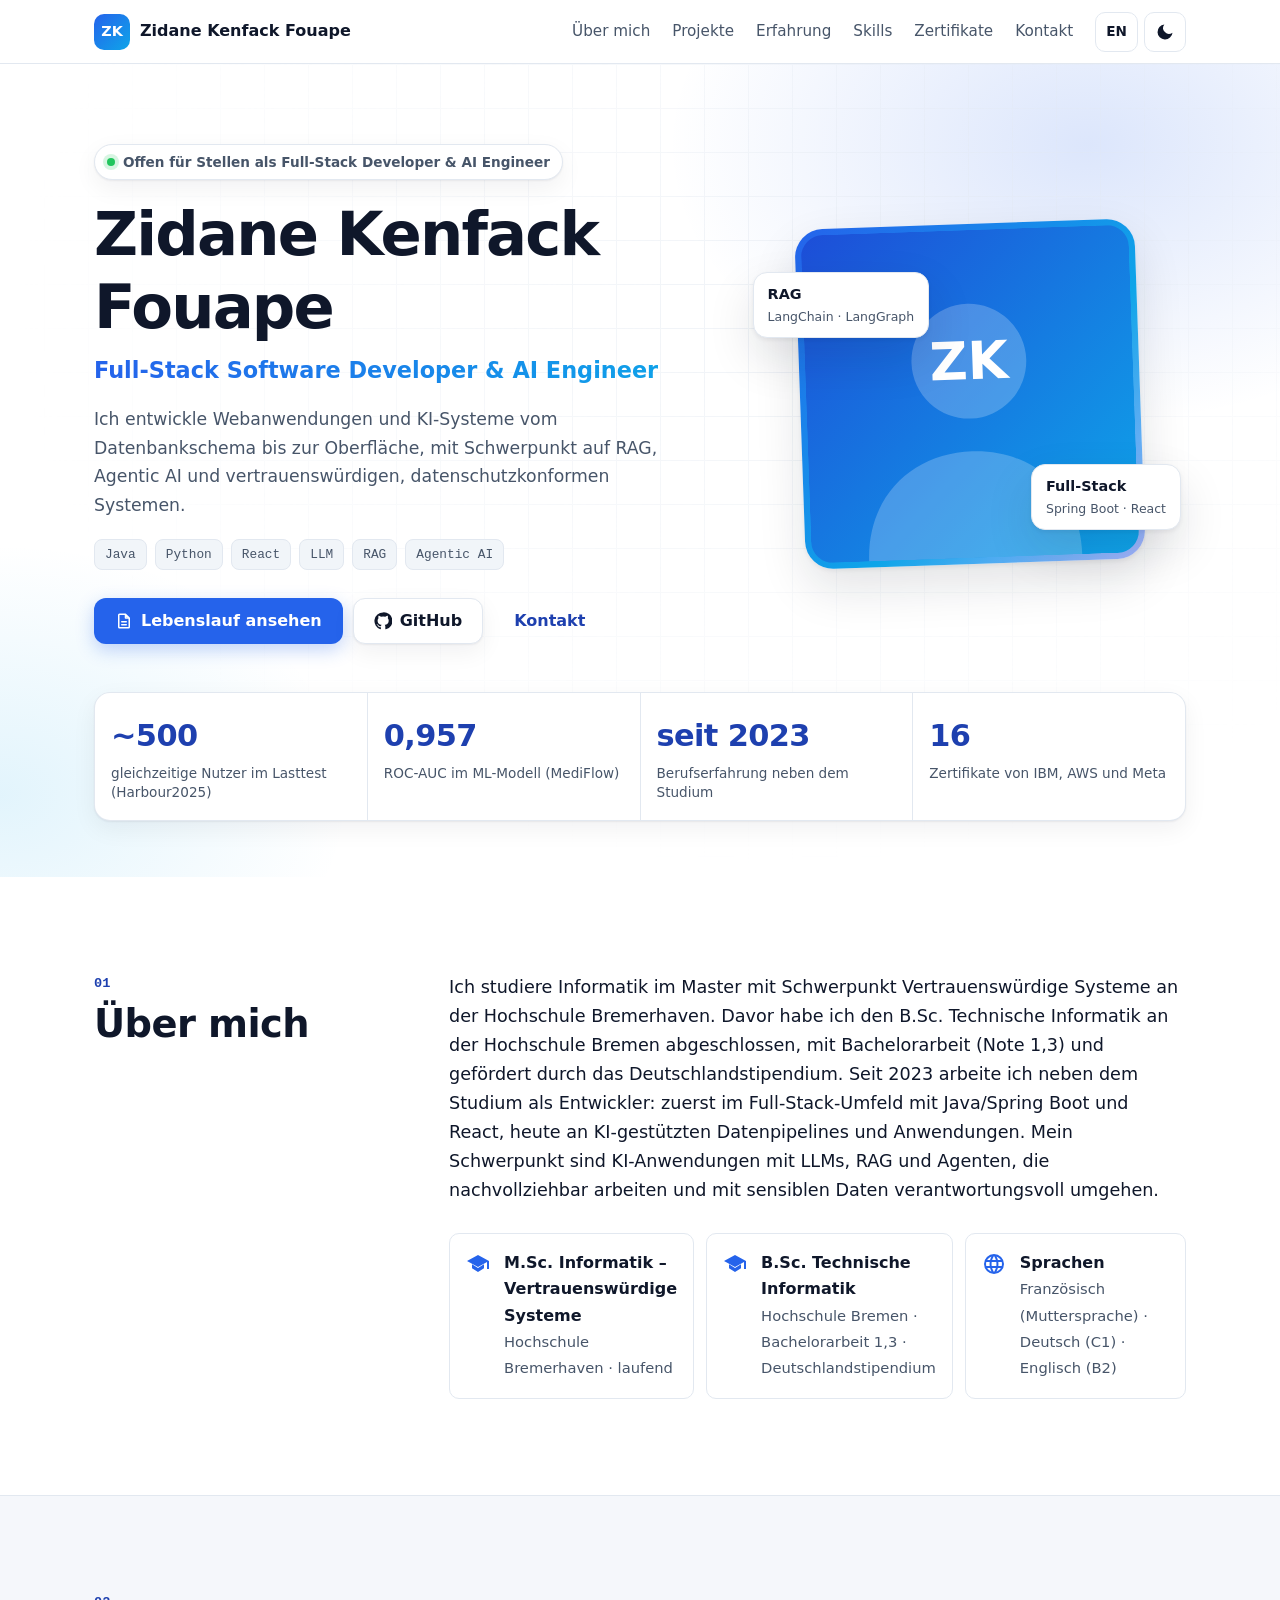
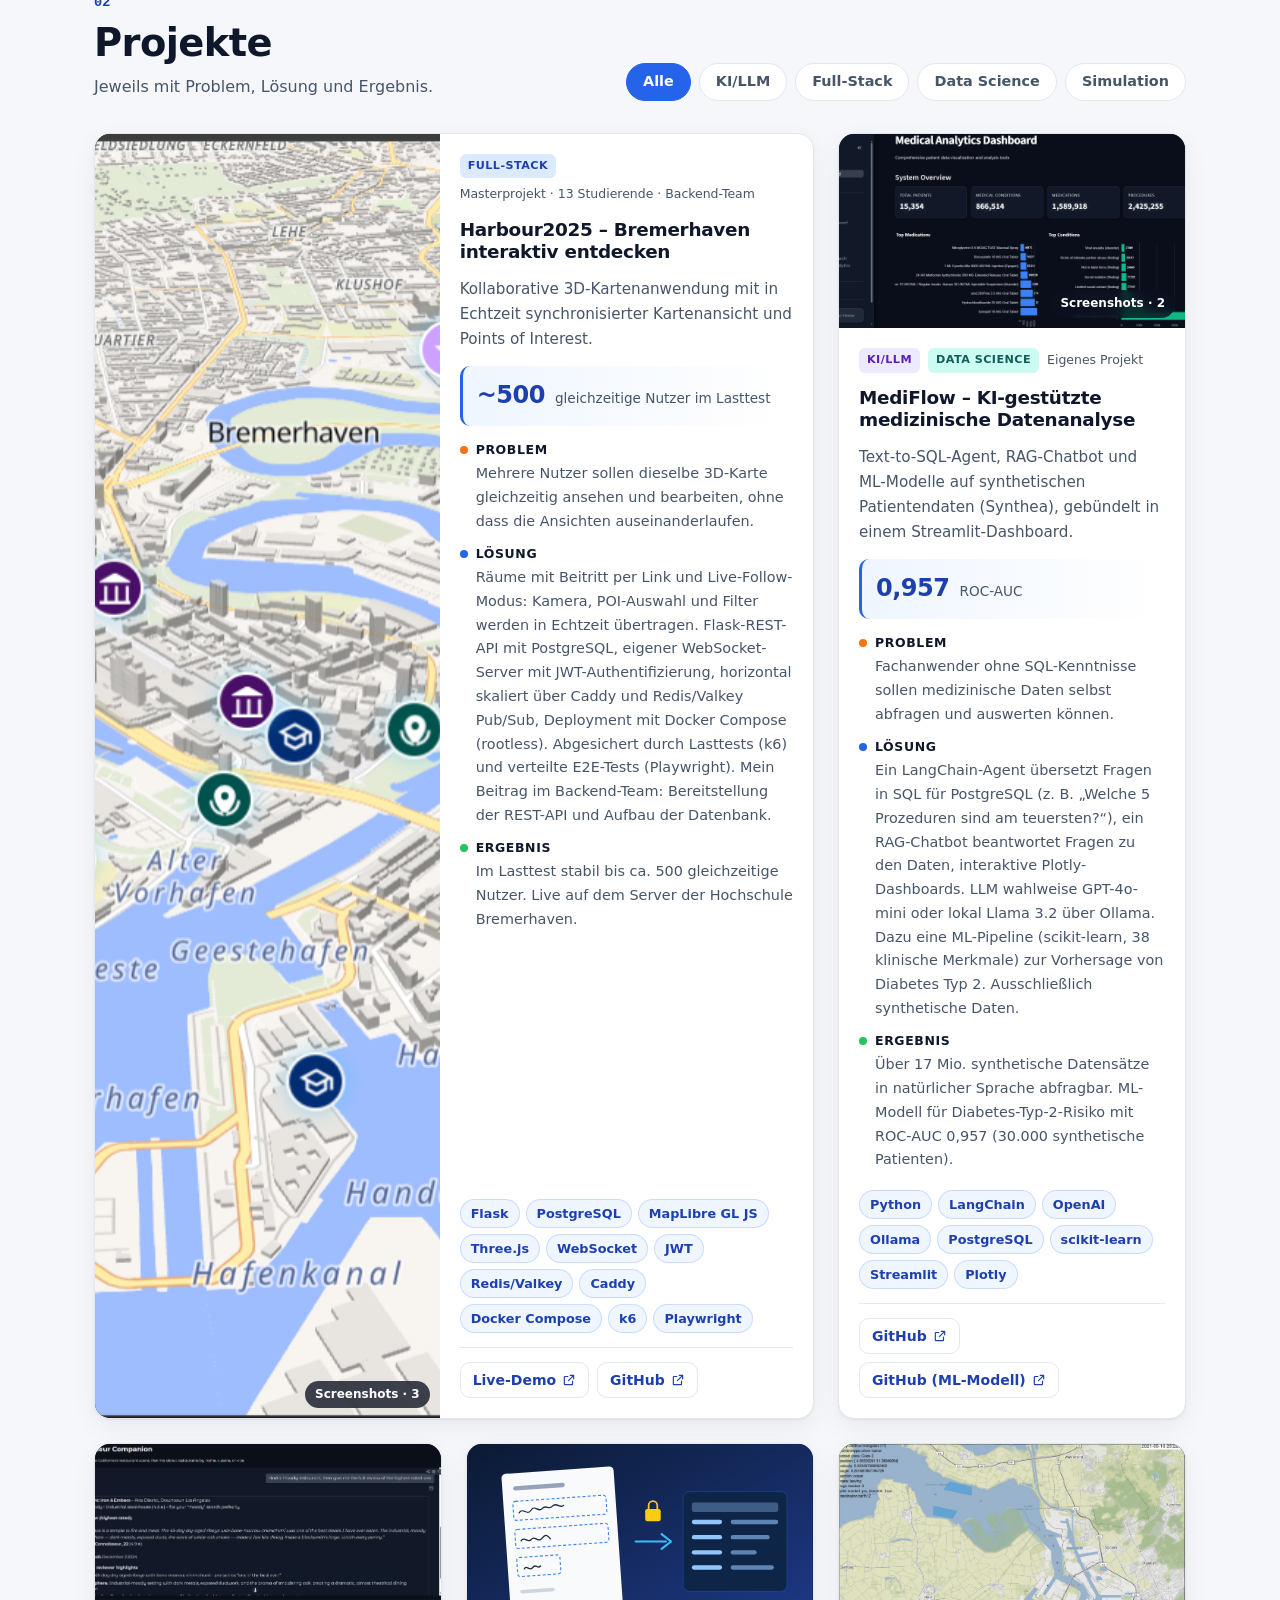
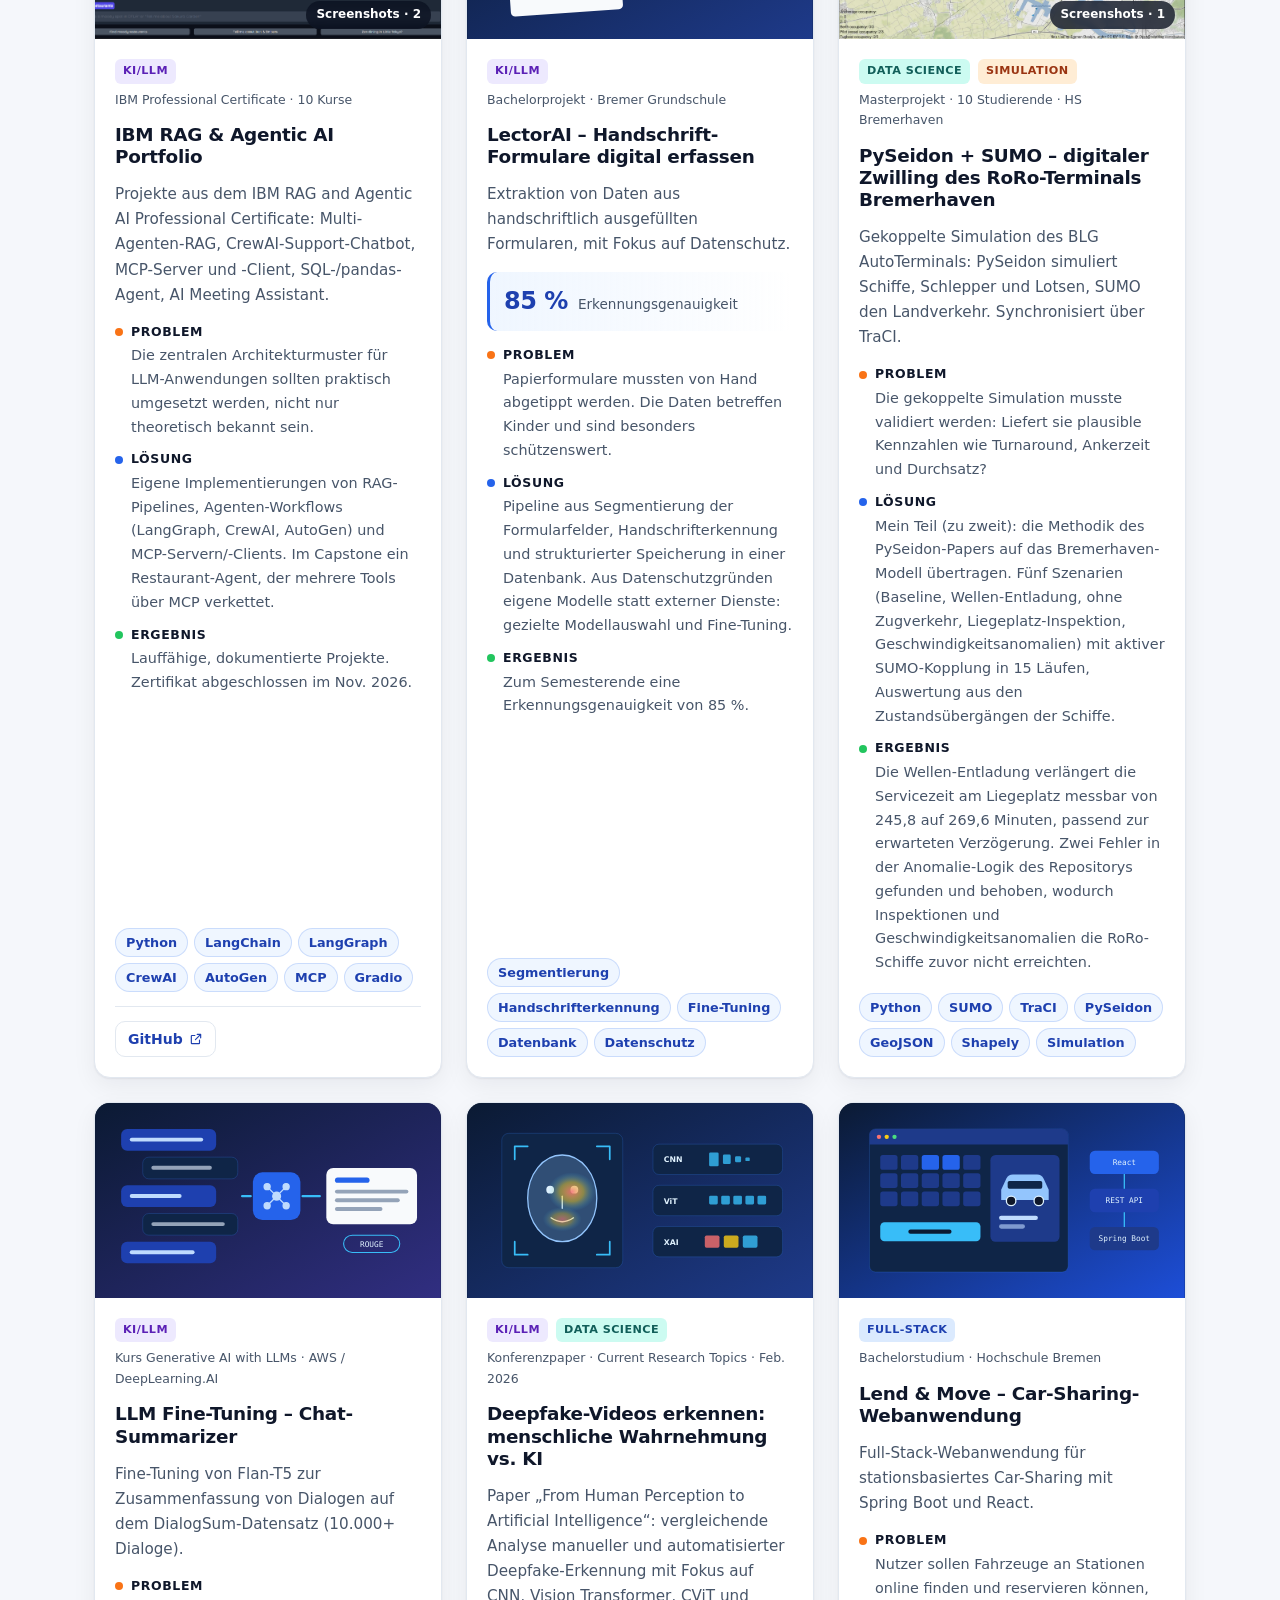
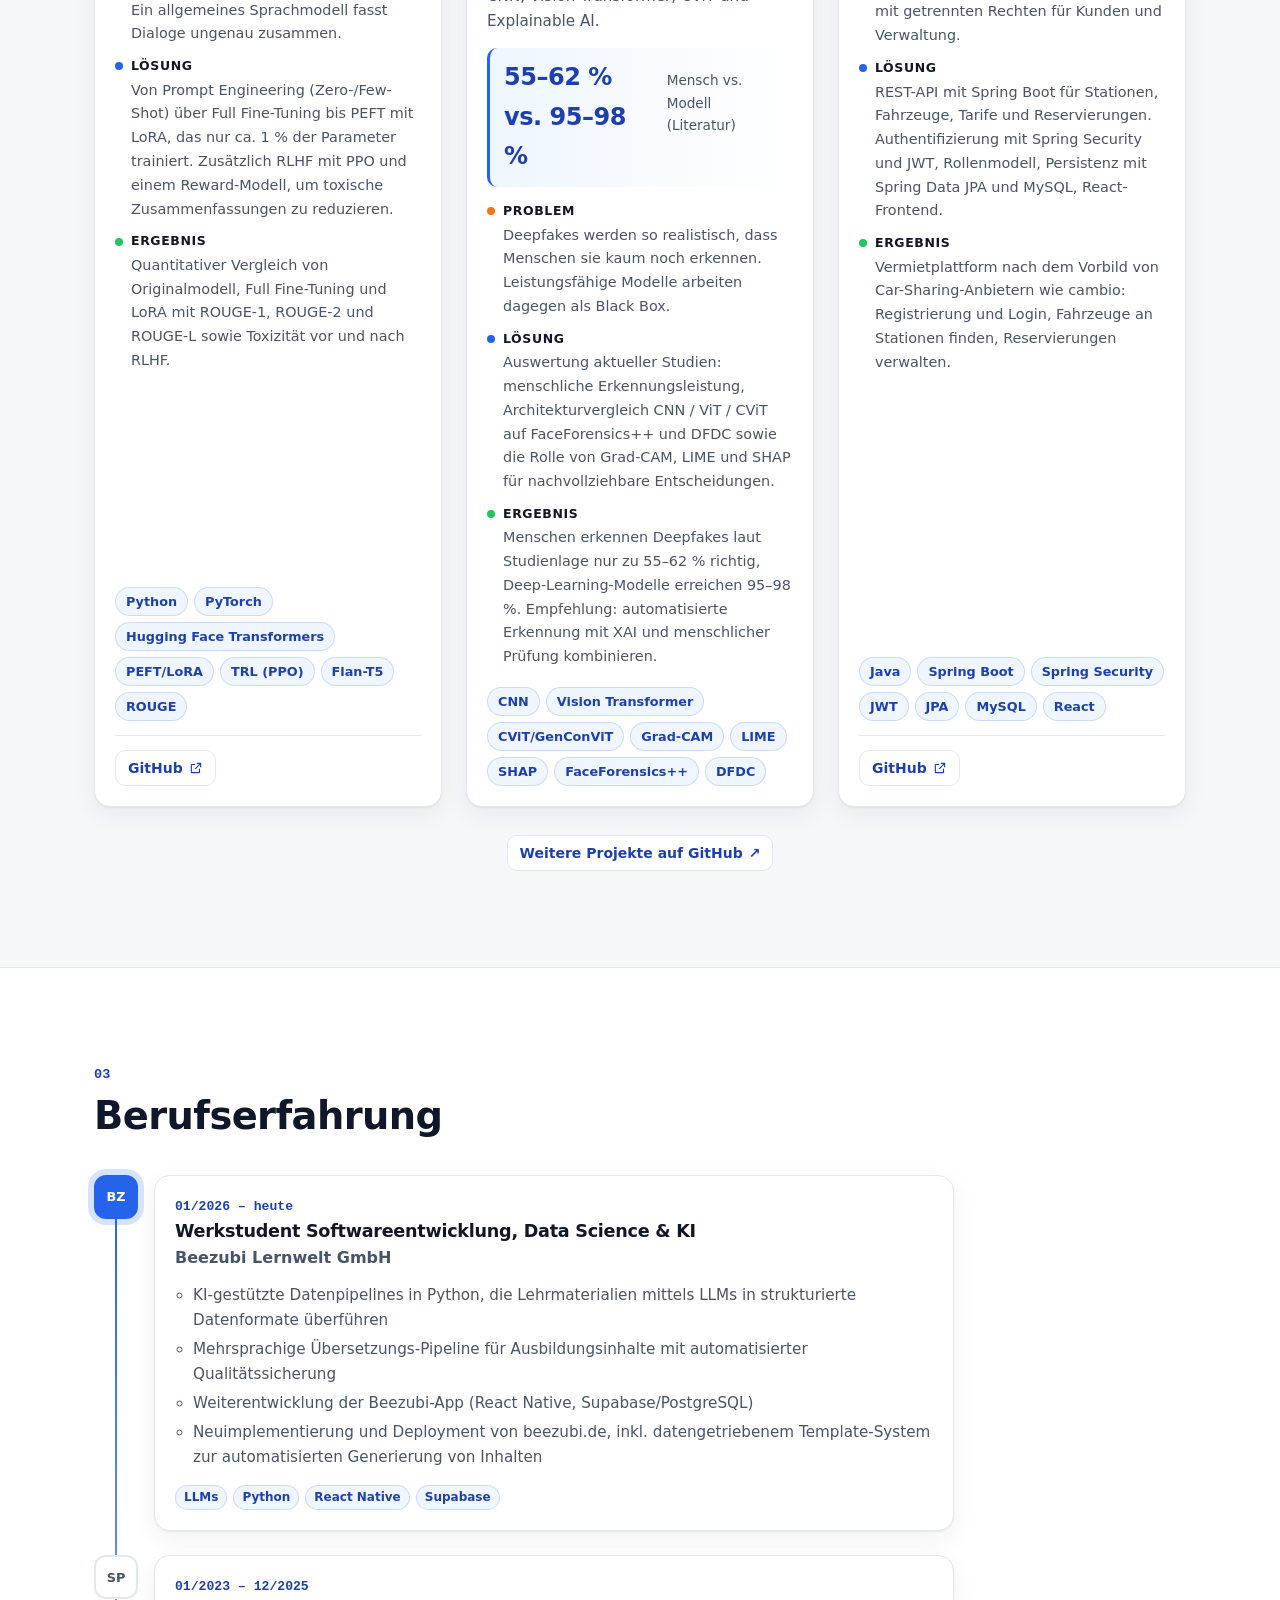
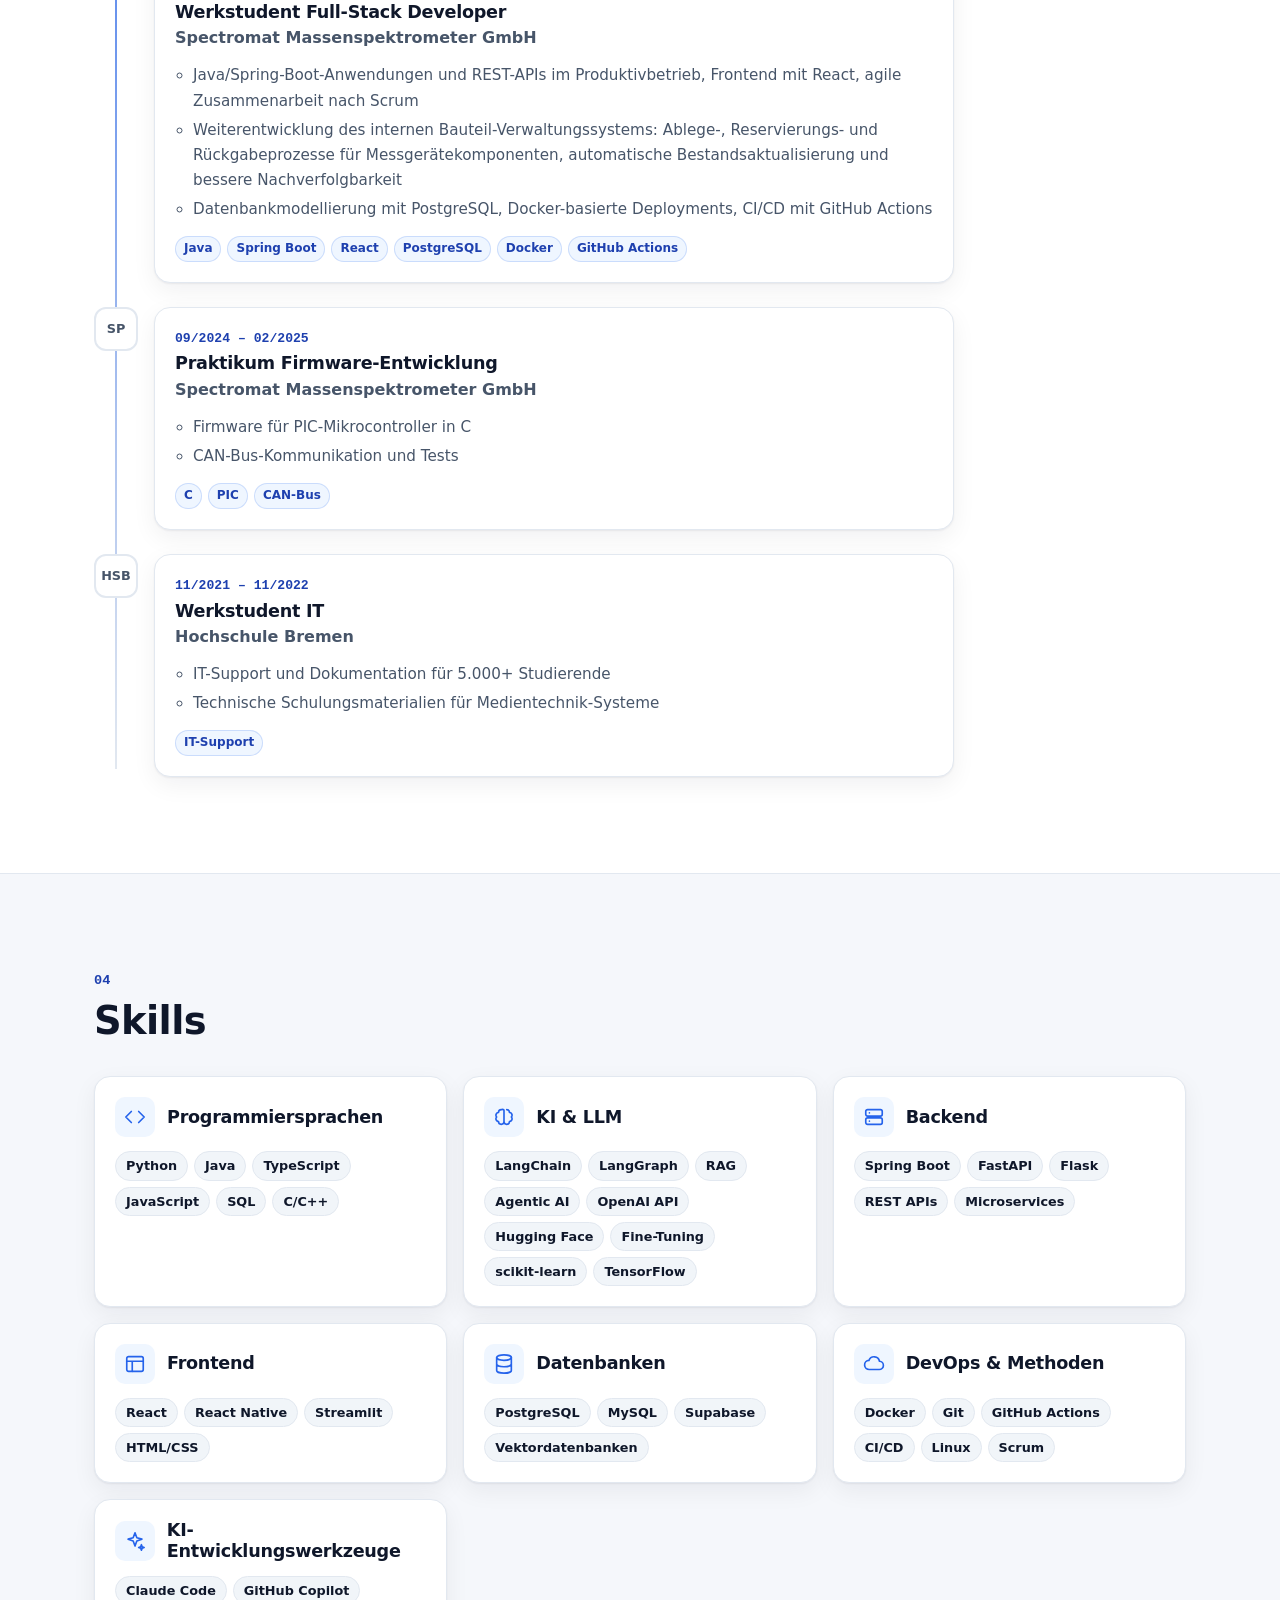
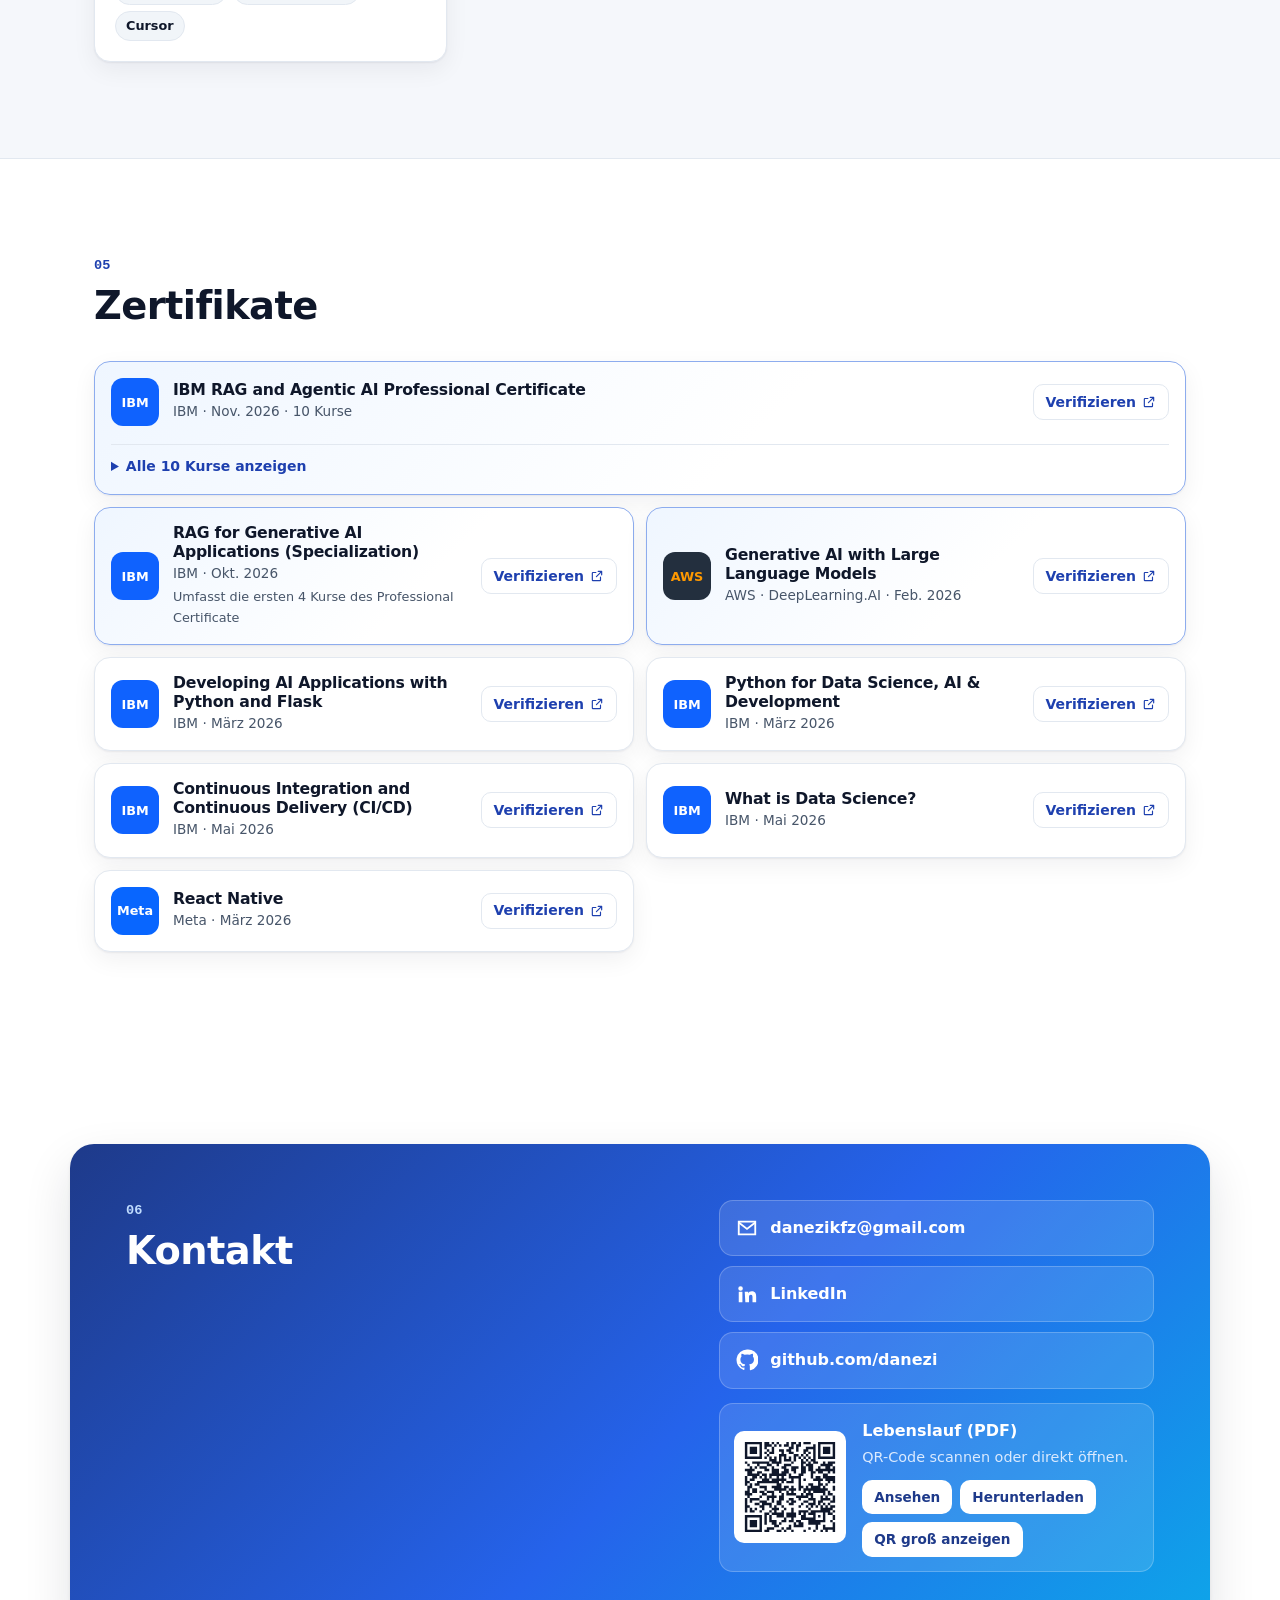
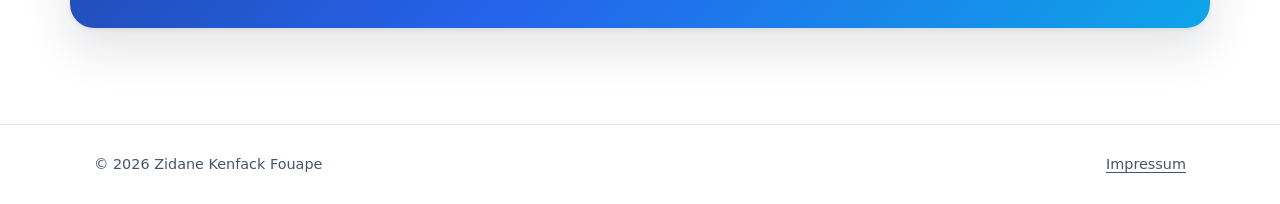
==== commit 2852a24b: "Add Simulation category for PySeidon project" ====
--- a/index.html
+++ b/index.html
@@ -133,6 +133,7 @@
             <button class="chip" data-filter="ai" aria-pressed="false">KI/LLM</button>
             <button class="chip" data-filter="fullstack" aria-pressed="false">Full-Stack</button>
             <button class="chip" data-filter="data" aria-pressed="false">Data Science</button>
+            <button class="chip" data-filter="sim" aria-pressed="false">Simulation</button>
           </div>
         </div>
         <div class="projects" id="project-list" aria-live="polite"></div>
--- a/styles.css
+++ b/styles.css
@@ -283,9 +283,11 @@
 .cat-ai { background: #ede9fe; color: #5b21b6; }
 .cat-fullstack { background: #dbeafe; color: #1e40af; }
 .cat-data { background: #ccfbf1; color: #115e59; }
+.cat-sim { background: #ffedd5; color: #9a3412; }
 [data-theme="dark"] .cat-ai { background: #2e1065; color: #c4b5fd; }
 [data-theme="dark"] .cat-fullstack { background: #172554; color: #93c5fd; }
 [data-theme="dark"] .cat-data { background: #042f2e; color: #5eead4; }
+[data-theme="dark"] .cat-sim { background: #431407; color: #fdba74; }
 .context { color: var(--text-muted); }
 .card h3 { font-size: 1.15rem; }
 .summary { color: var(--text-muted); font-size: .95rem; }
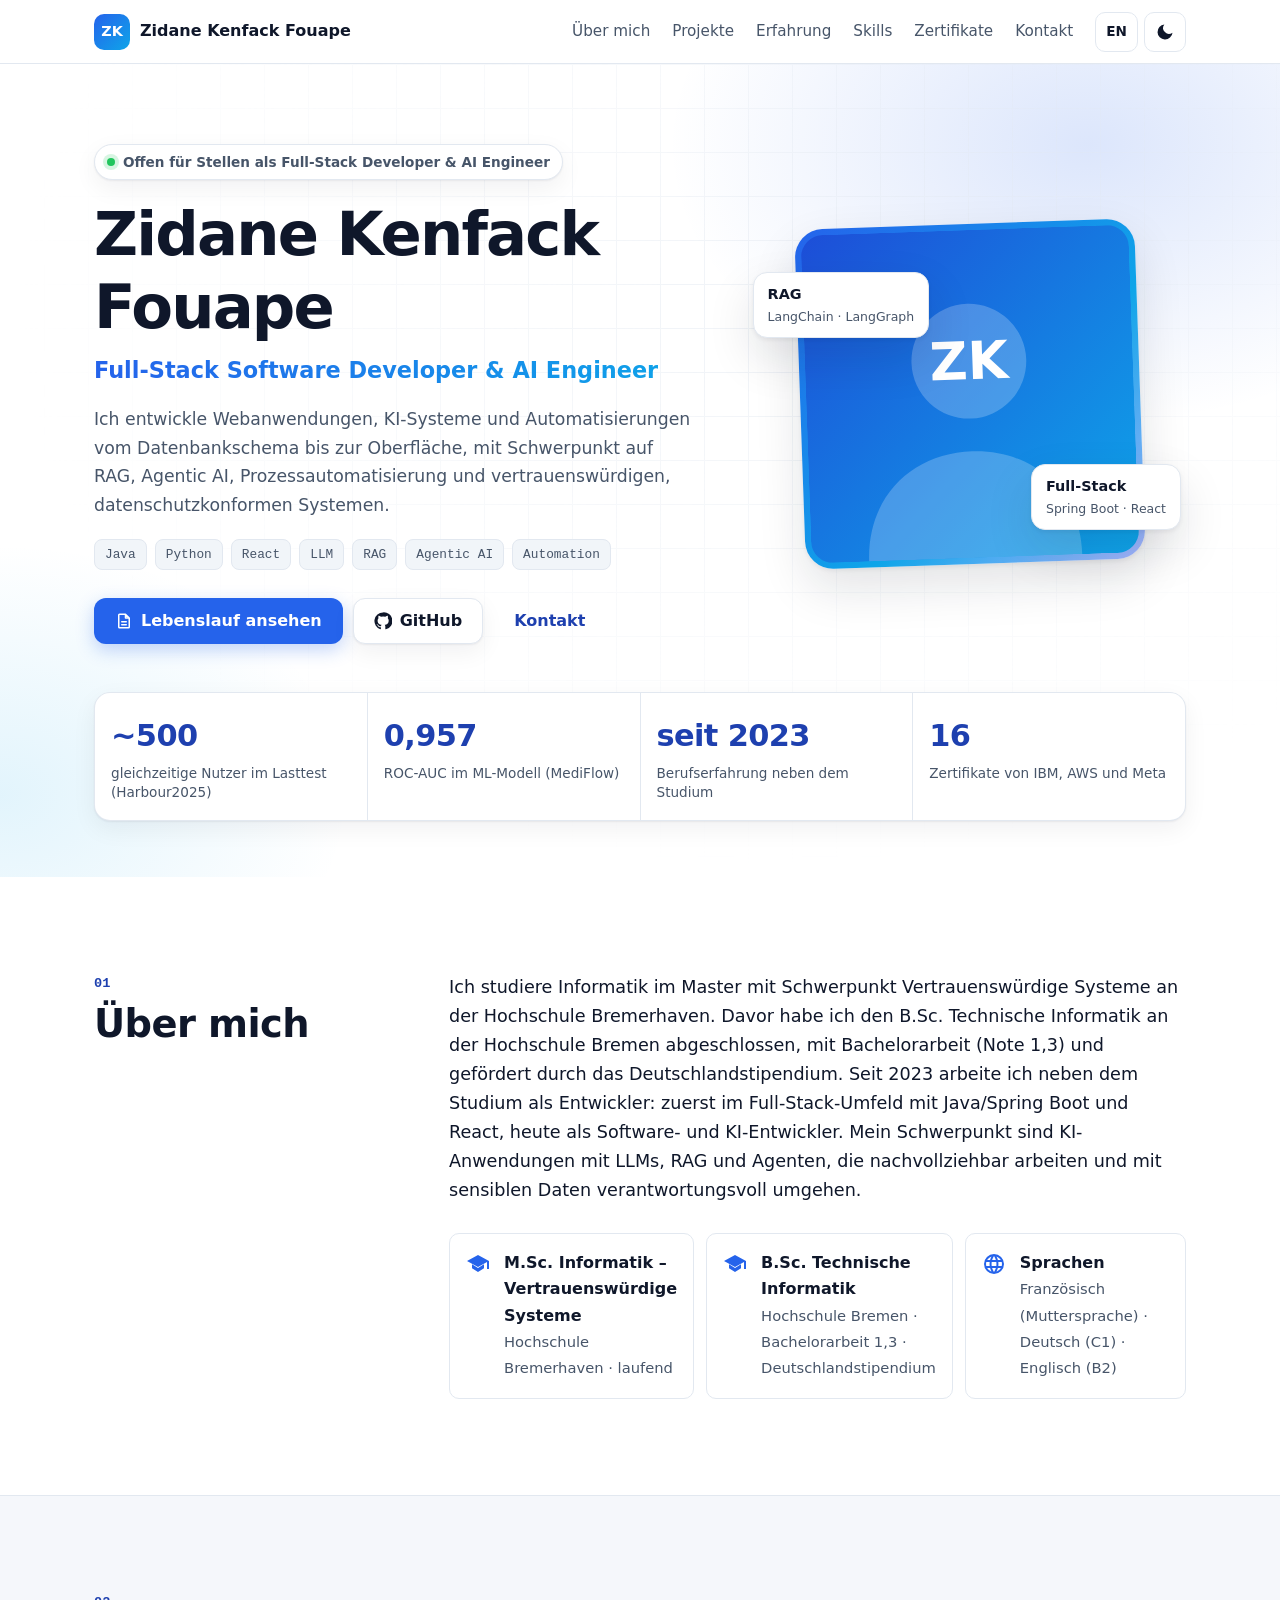
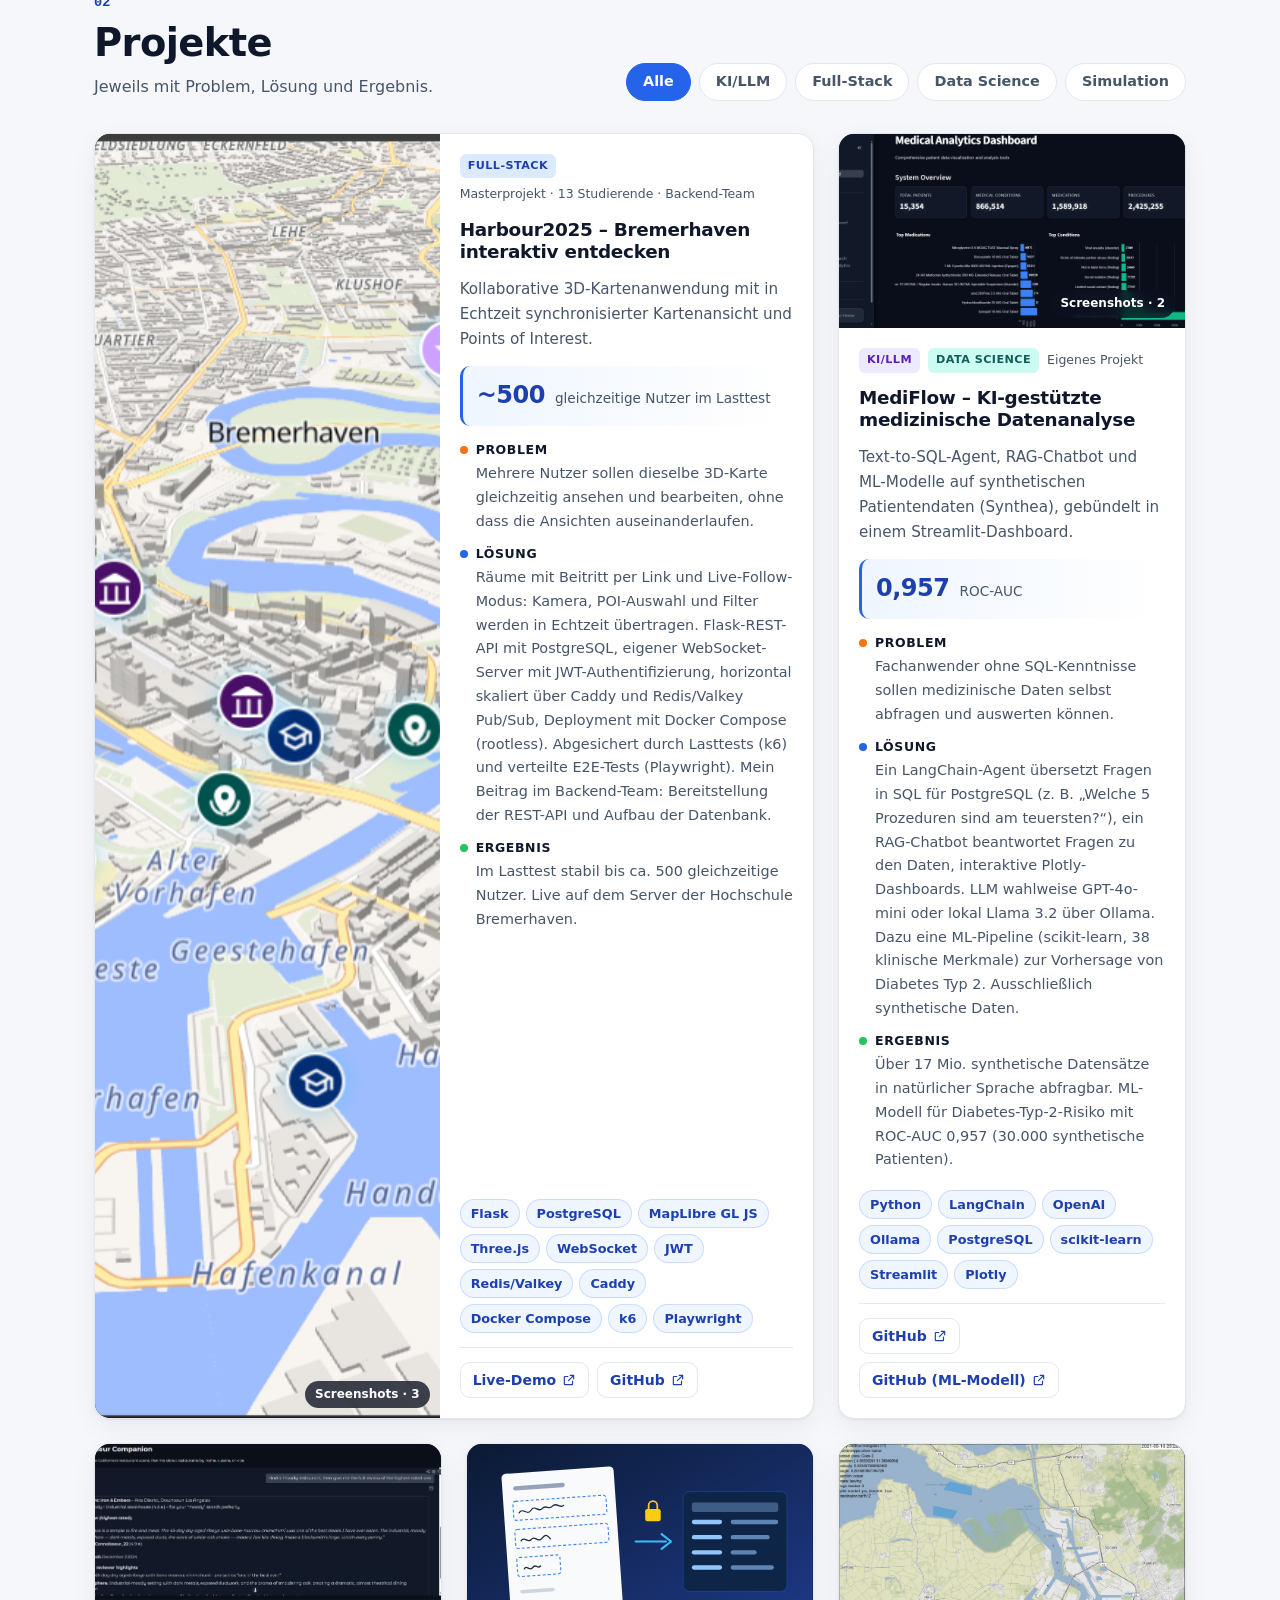
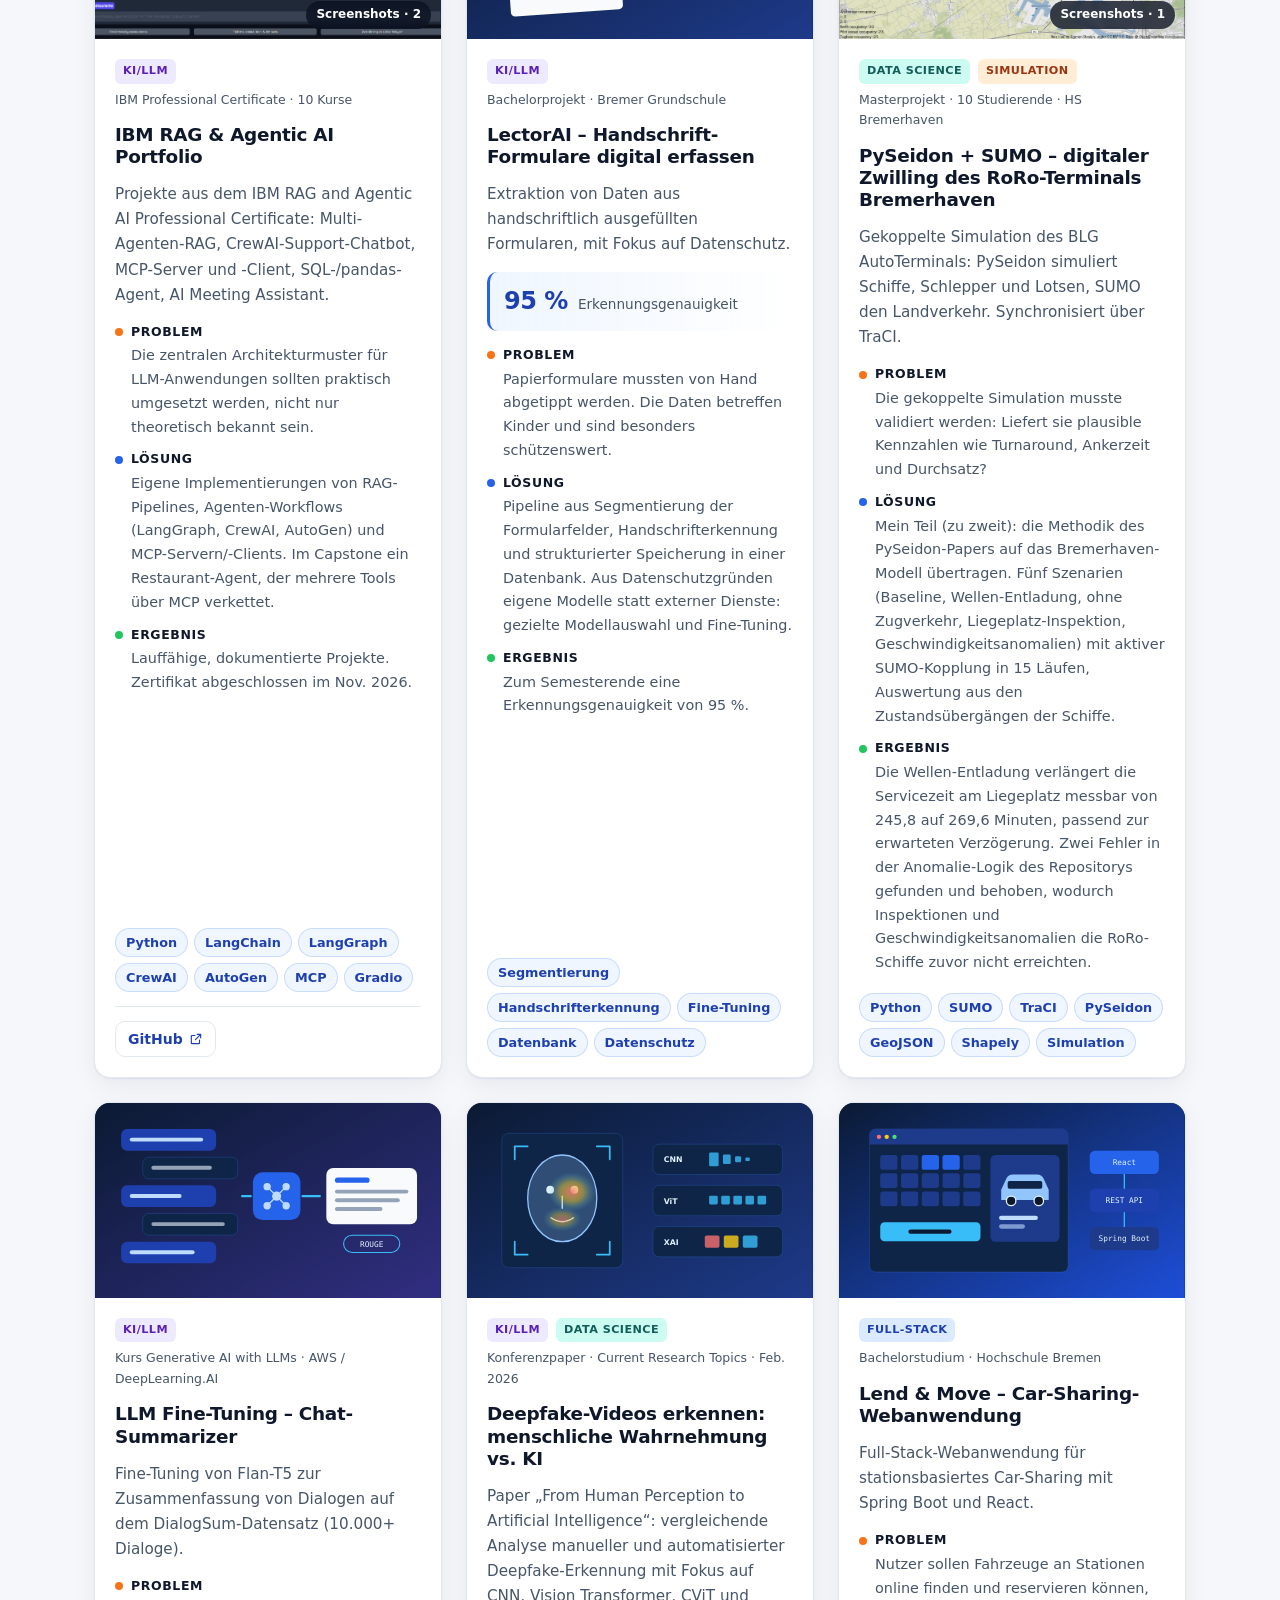
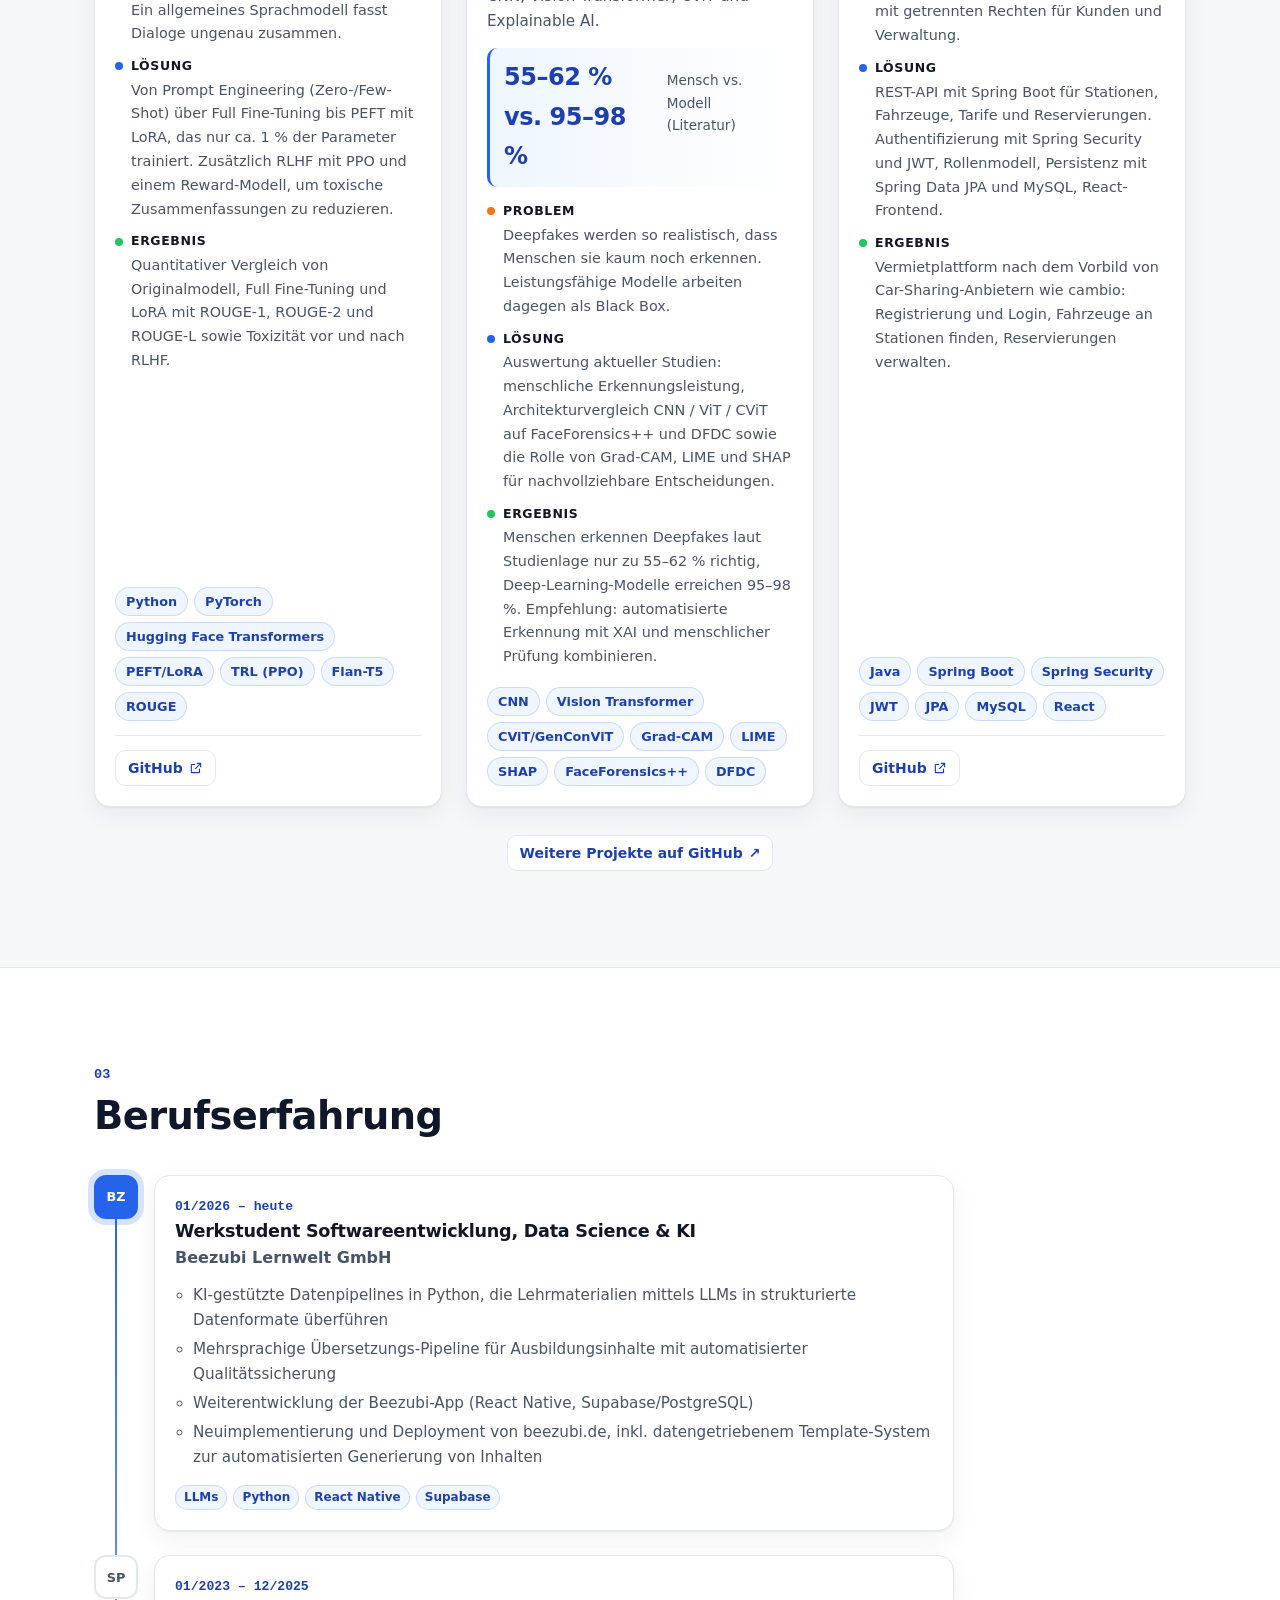
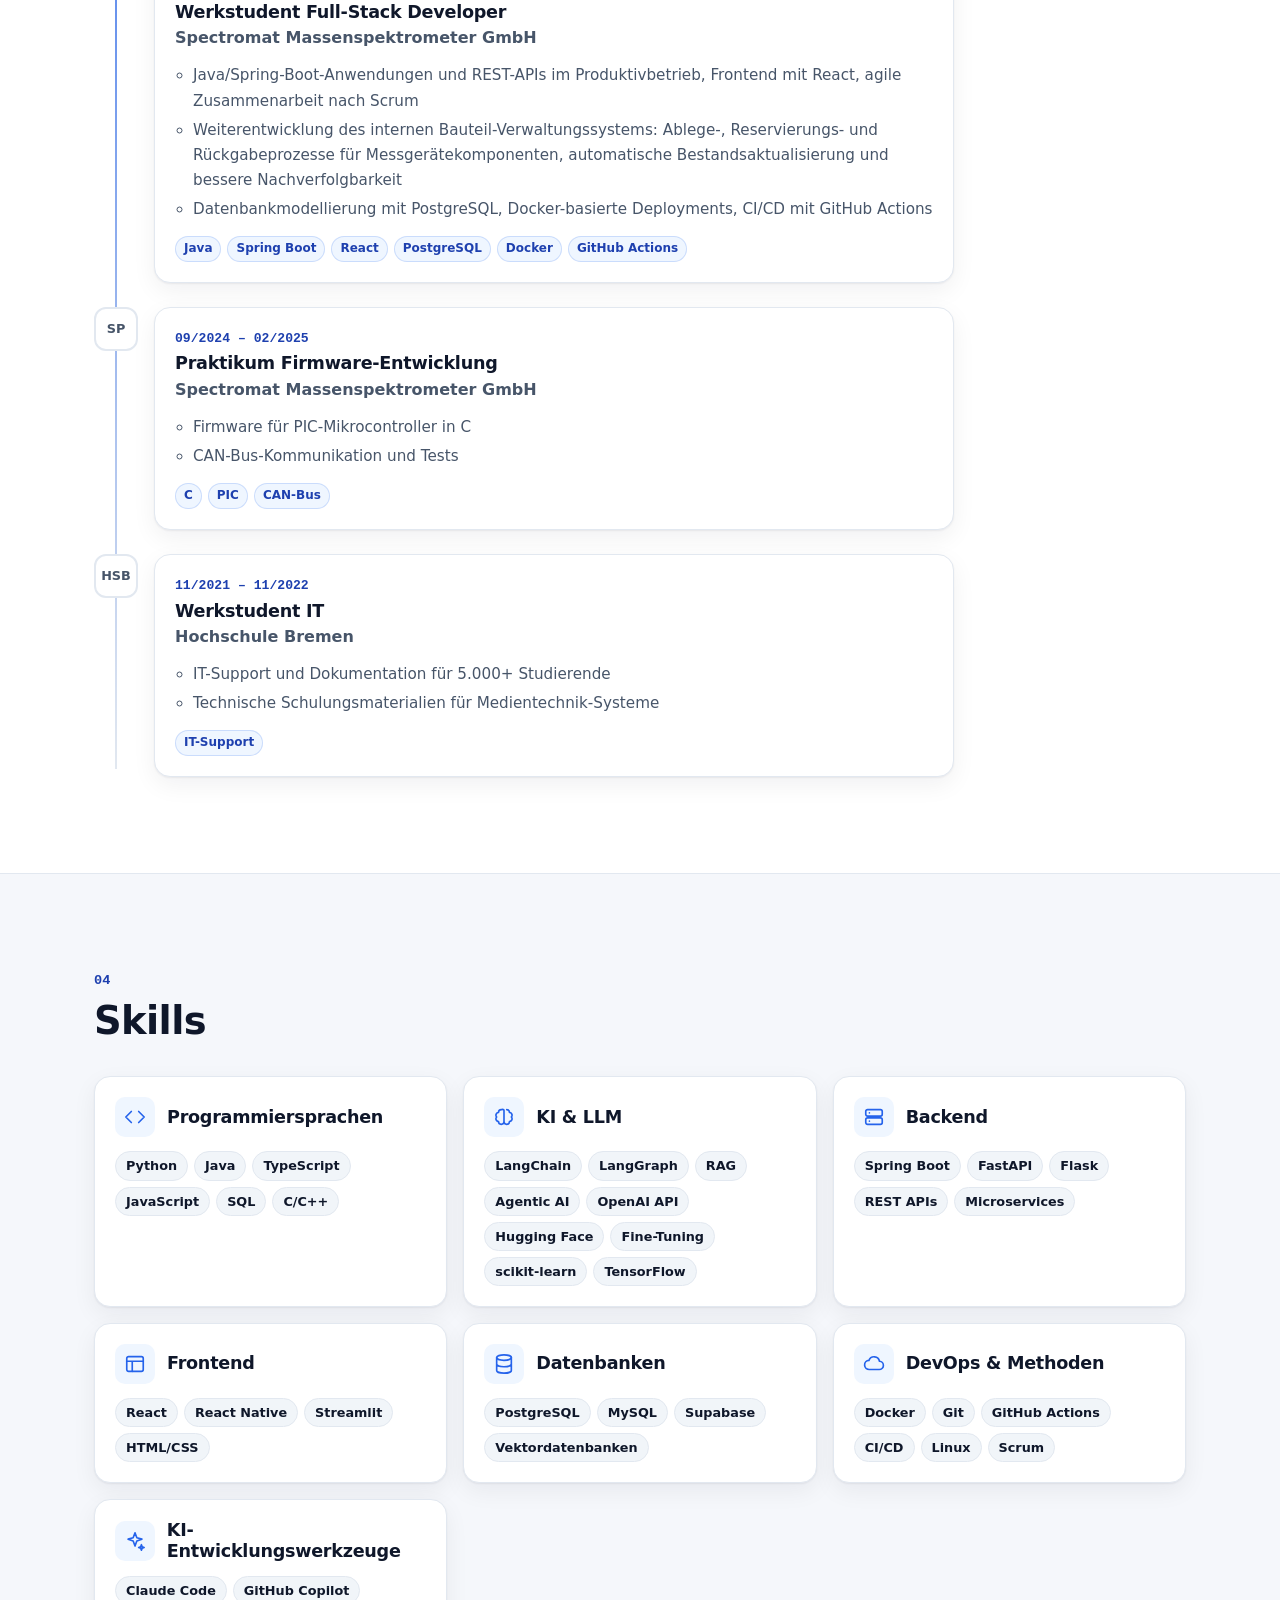
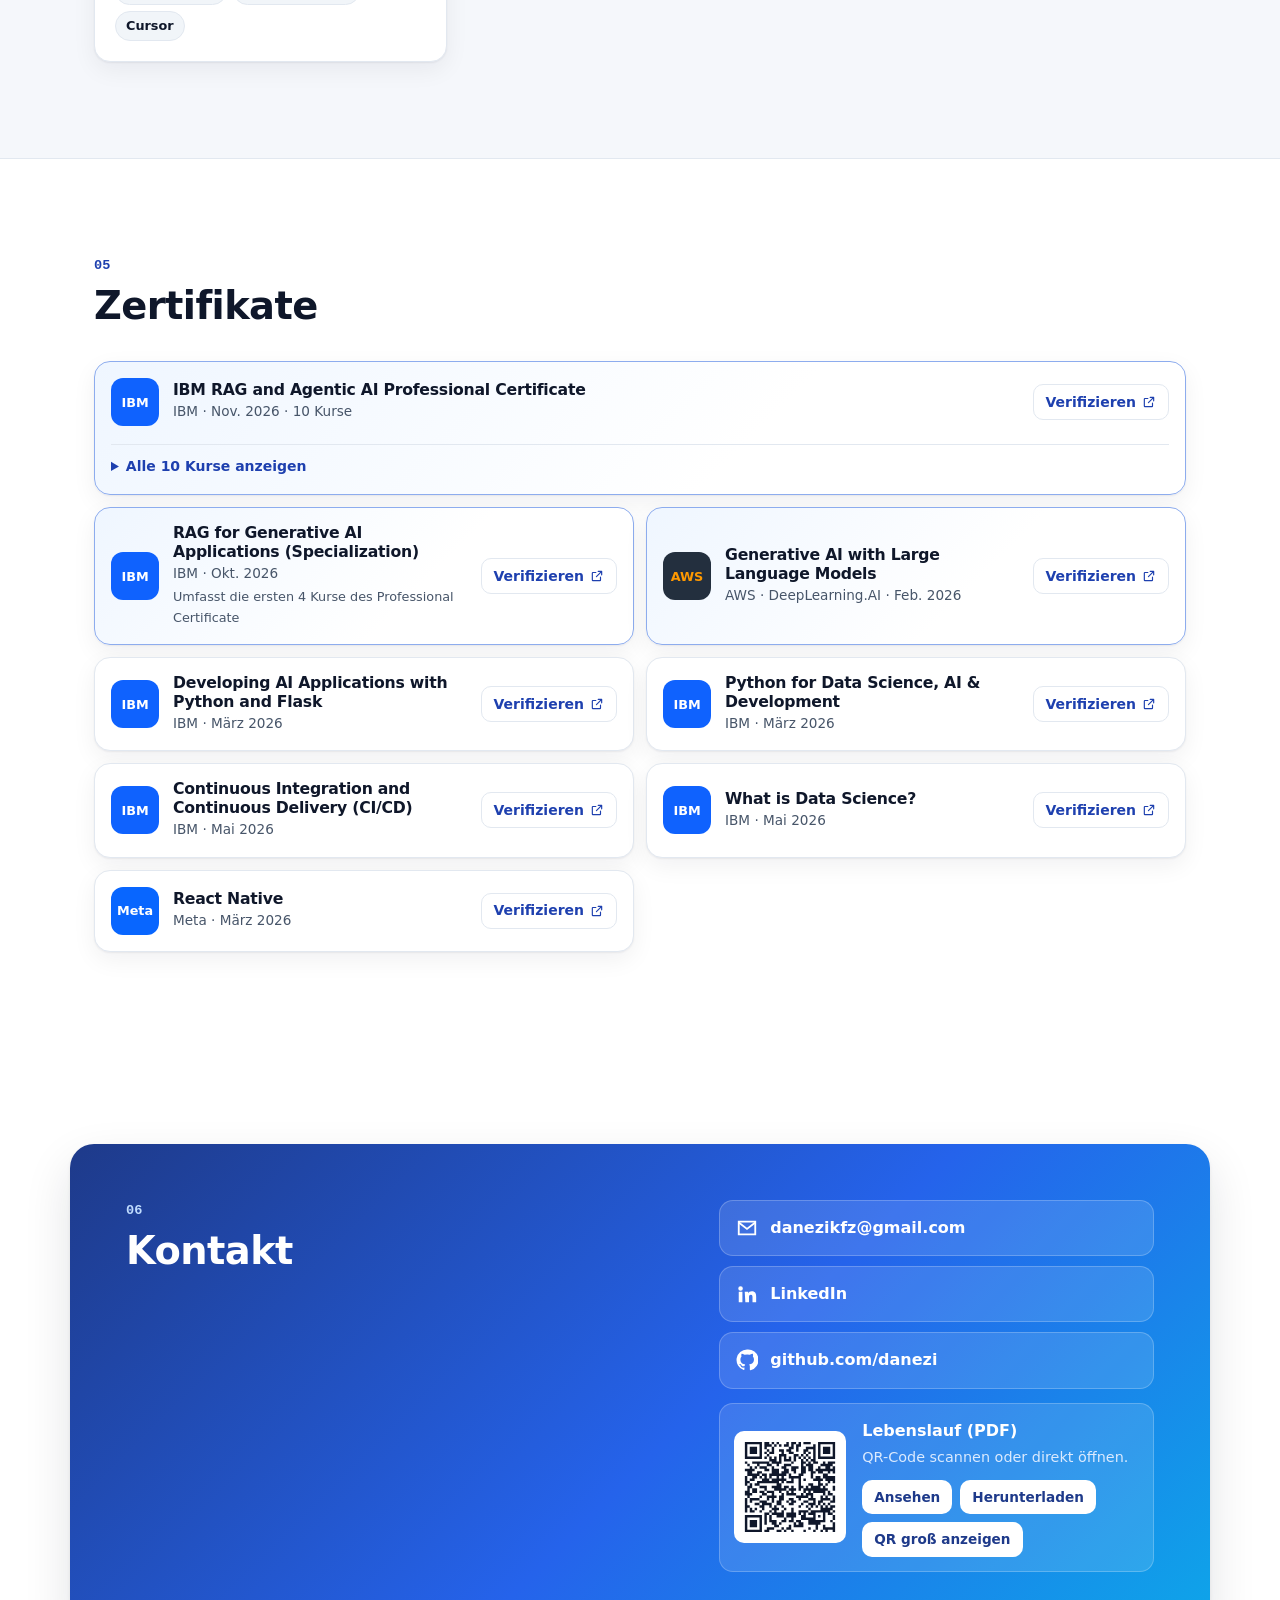
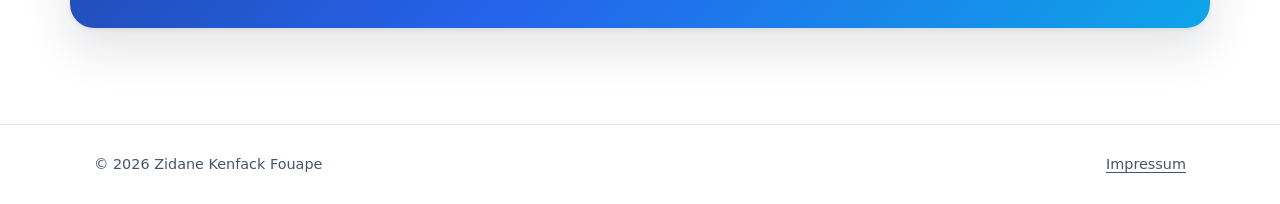
==== commit 1722f611: "Add course verify links, automation focus, update texts" ====
--- a/index.html
+++ b/index.html
@@ -57,9 +57,9 @@
           <p class="eyebrow"><span class="status-dot" aria-hidden="true"></span><span data-i18n="hero.status">Offen für Stellen als Full-Stack Developer & AI Engineer</span></p>
           <h1>Zidane Kenfack Fouape</h1>
           <p class="hero-title">Full-Stack Software Developer &amp; AI Engineer</p>
-          <p class="hero-lead" data-i18n="hero.lead">Ich entwickle Webanwendungen und KI-Systeme vom Datenbankschema bis zur Oberfläche, mit Schwerpunkt auf RAG, Agentic AI und vertrauenswürdigen, datenschutzkonformen Systemen.</p>
+          <p class="hero-lead" data-i18n="hero.lead">Ich entwickle Webanwendungen, KI-Systeme und Automatisierungen vom Datenbankschema bis zur Oberfläche, mit Schwerpunkt auf RAG, Agentic AI, Prozessautomatisierung und vertrauenswürdigen, datenschutzkonformen Systemen.</p>
           <ul class="hero-stack" aria-label="Kerntechnologien">
-            <li>Java</li><li>Python</li><li>React</li><li>LLM</li><li>RAG</li><li>Agentic AI</li>
+            <li>Java</li><li>Python</li><li>React</li><li>LLM</li><li>RAG</li><li>Agentic AI</li><li>Automation</li>
           </ul>
           <div class="hero-actions">
             <a class="btn btn-primary" href="assets/cv/Lebenslauf_Zidane_Kenfack_Fouape.pdf" target="_blank" rel="noopener">
@@ -100,7 +100,7 @@
           <h2 id="about-h" data-i18n="about.h">Über mich</h2>
         </div>
         <div>
-          <p class="about-text" data-i18n="about.text">Ich studiere Informatik im Master mit Schwerpunkt Vertrauenswürdige Systeme an der Hochschule Bremerhaven. Davor habe ich den B.Sc. Technische Informatik an der Hochschule Bremen abgeschlossen, mit Bachelorarbeit (Note 1,3) und gefördert durch das Deutschlandstipendium. Seit 2023 arbeite ich neben dem Studium als Entwickler: zuerst im Full-Stack-Umfeld mit Java/Spring Boot und React, heute an KI-gestützten Datenpipelines und Anwendungen. Mein Schwerpunkt sind KI-Anwendungen mit LLMs, RAG und Agenten, die nachvollziehbar arbeiten und mit sensiblen Daten verantwortungsvoll umgehen.</p>
+          <p class="about-text" data-i18n="about.text">Ich studiere Informatik im Master mit Schwerpunkt Vertrauenswürdige Systeme an der Hochschule Bremerhaven. Davor habe ich den B.Sc. Technische Informatik an der Hochschule Bremen abgeschlossen, mit Bachelorarbeit (Note 1,3) und gefördert durch das Deutschlandstipendium. Seit 2023 arbeite ich neben dem Studium als Entwickler: zuerst im Full-Stack-Umfeld mit Java/Spring Boot und React, heute als Software- und KI-Entwickler. Mein Schwerpunkt sind KI-Anwendungen mit LLMs, RAG und Agenten, die nachvollziehbar arbeiten und mit sensiblen Daten verantwortungsvoll umgehen.</p>
           <ul class="facts">
             <li>
               <svg viewBox="0 0 24 24" aria-hidden="true"><path d="M12 3L1 9l11 6 9-4.9V17h2V9L12 3zm-6 9.2v4L12 20l6-3.8v-4L12 16l-6-3.8z" fill="currentColor"/></svg>
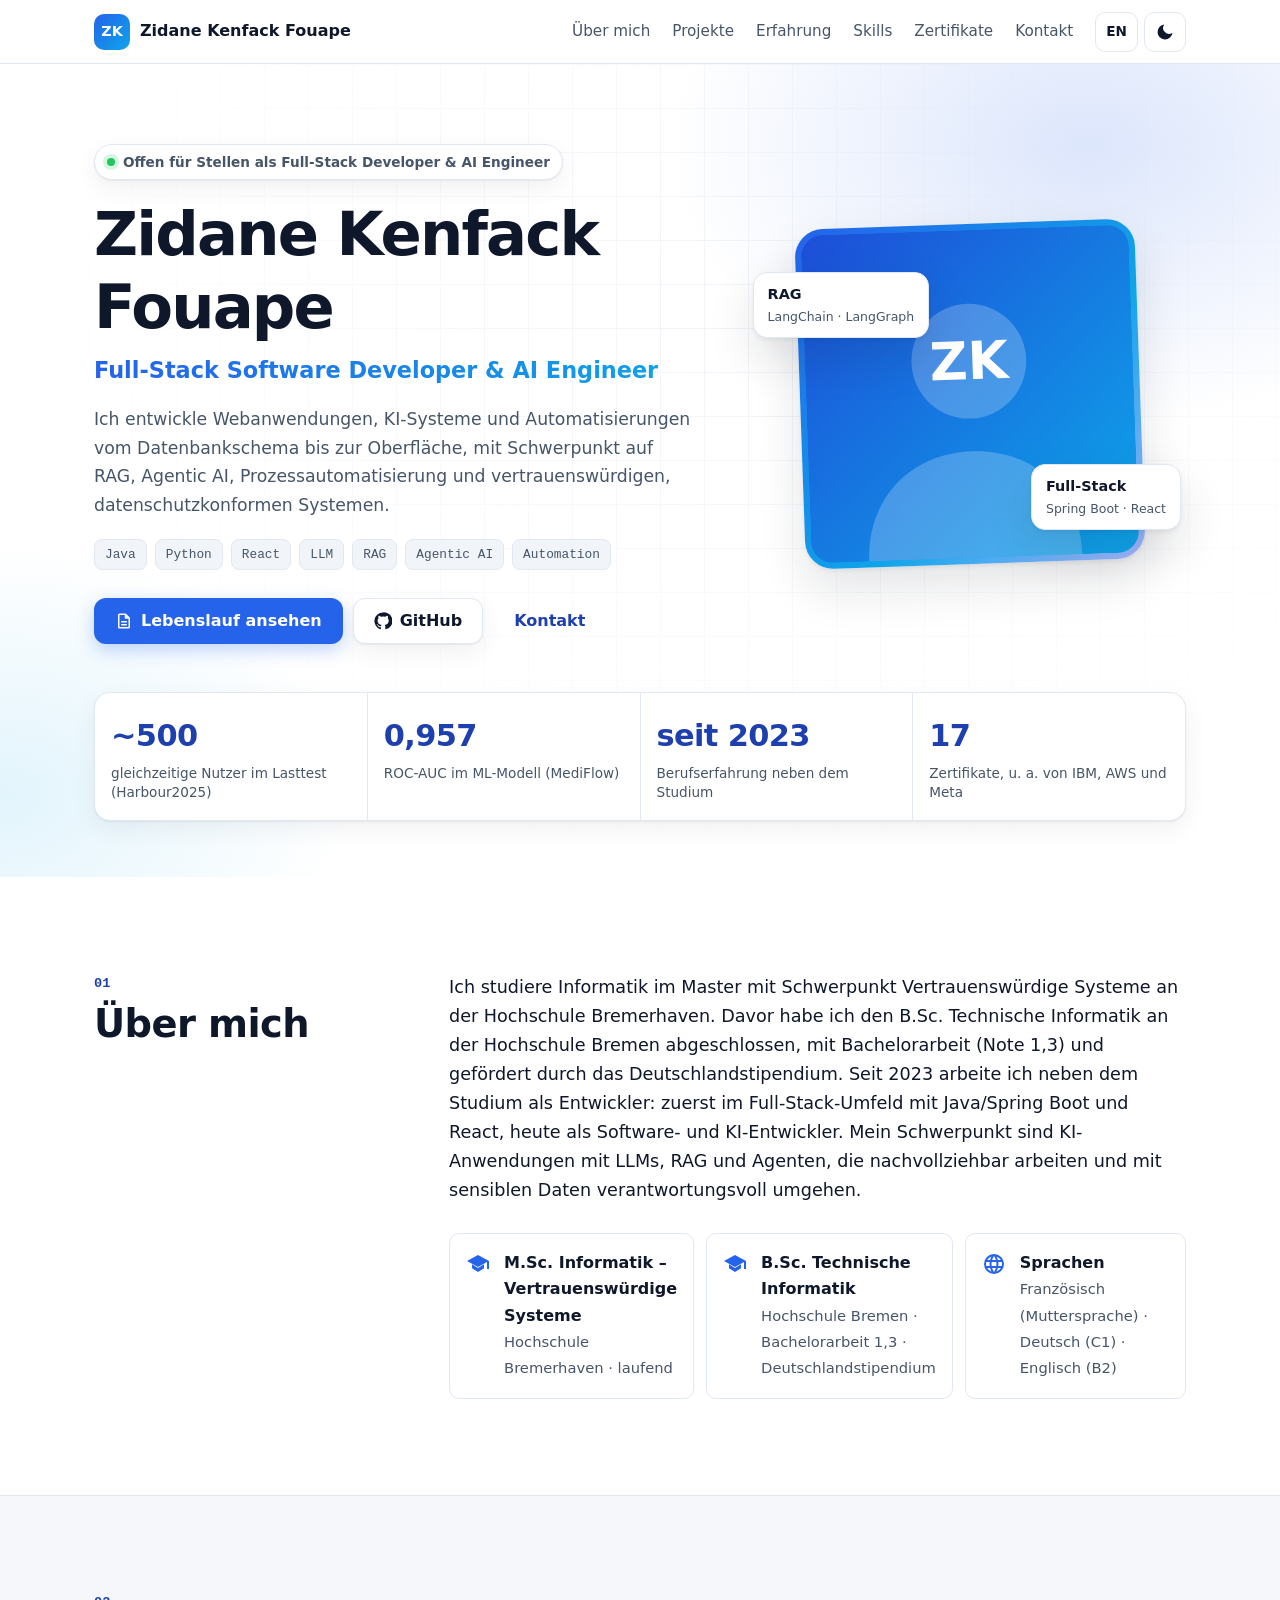
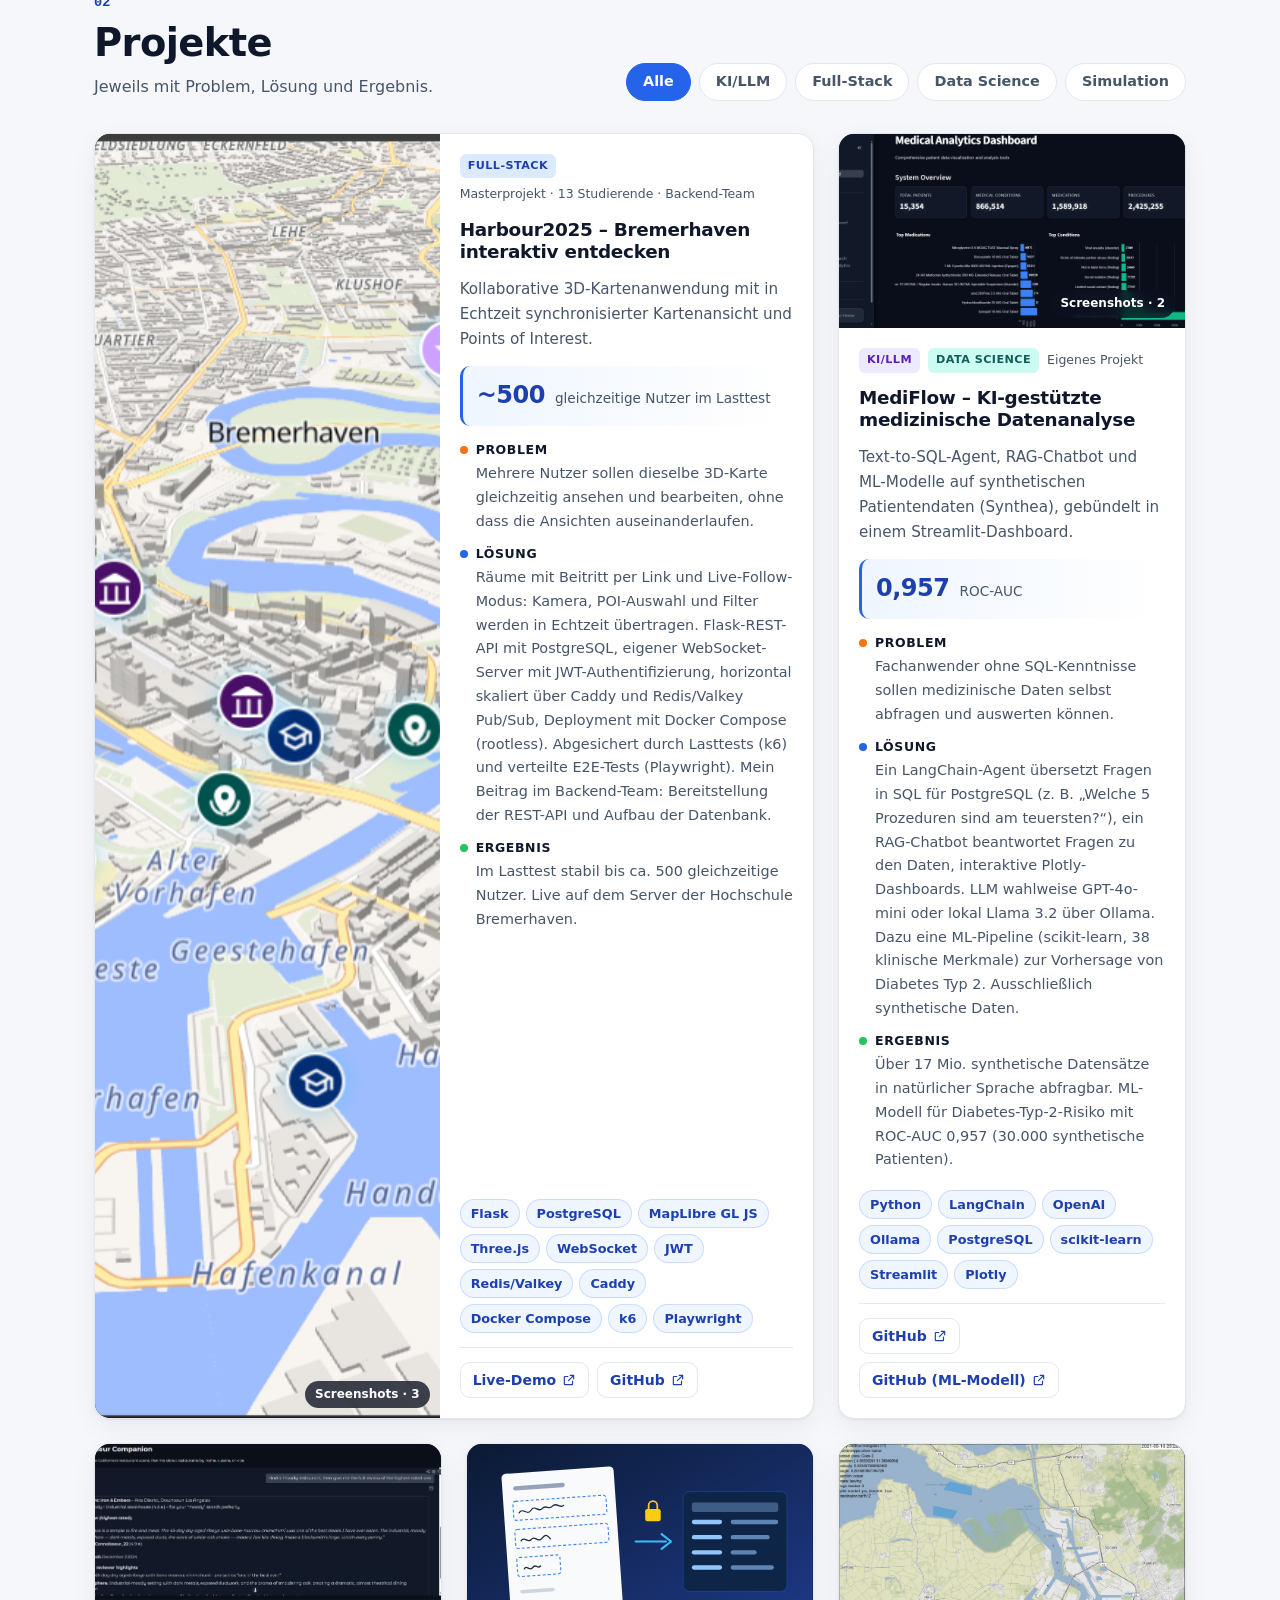
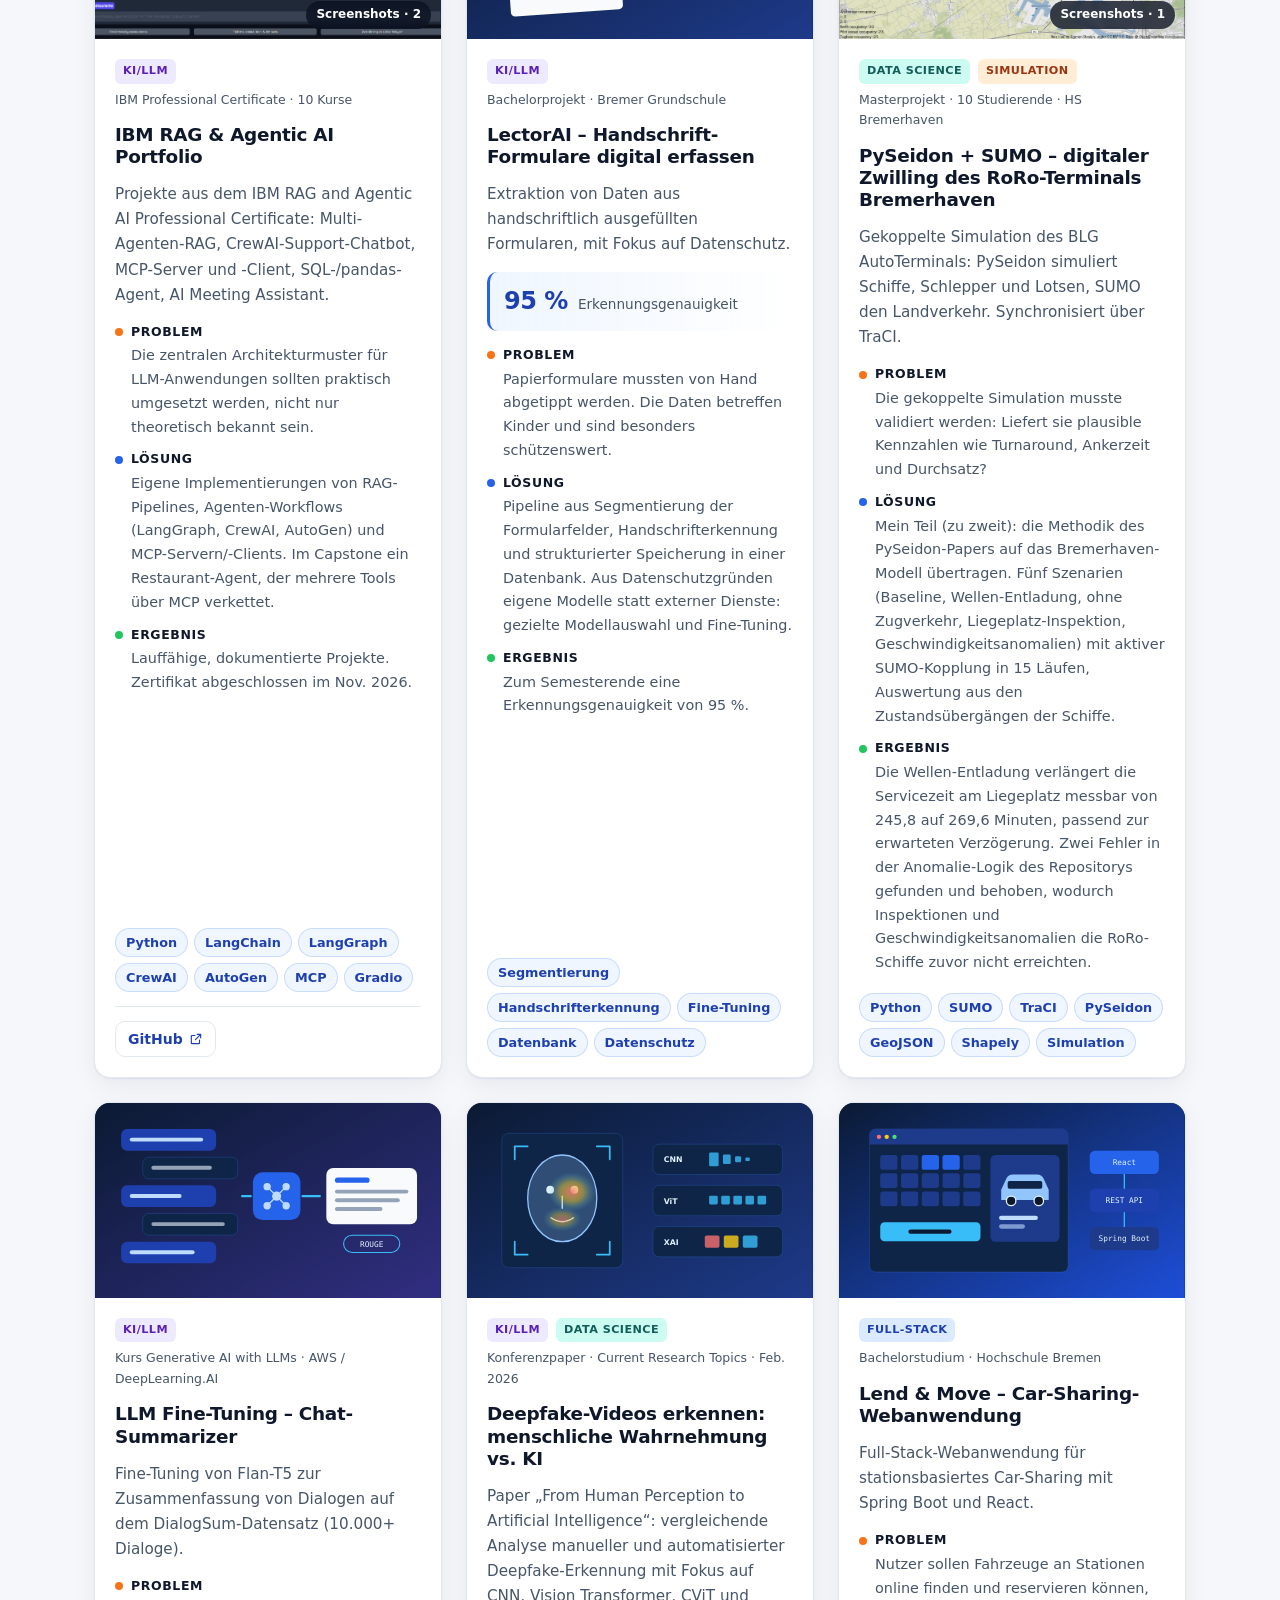
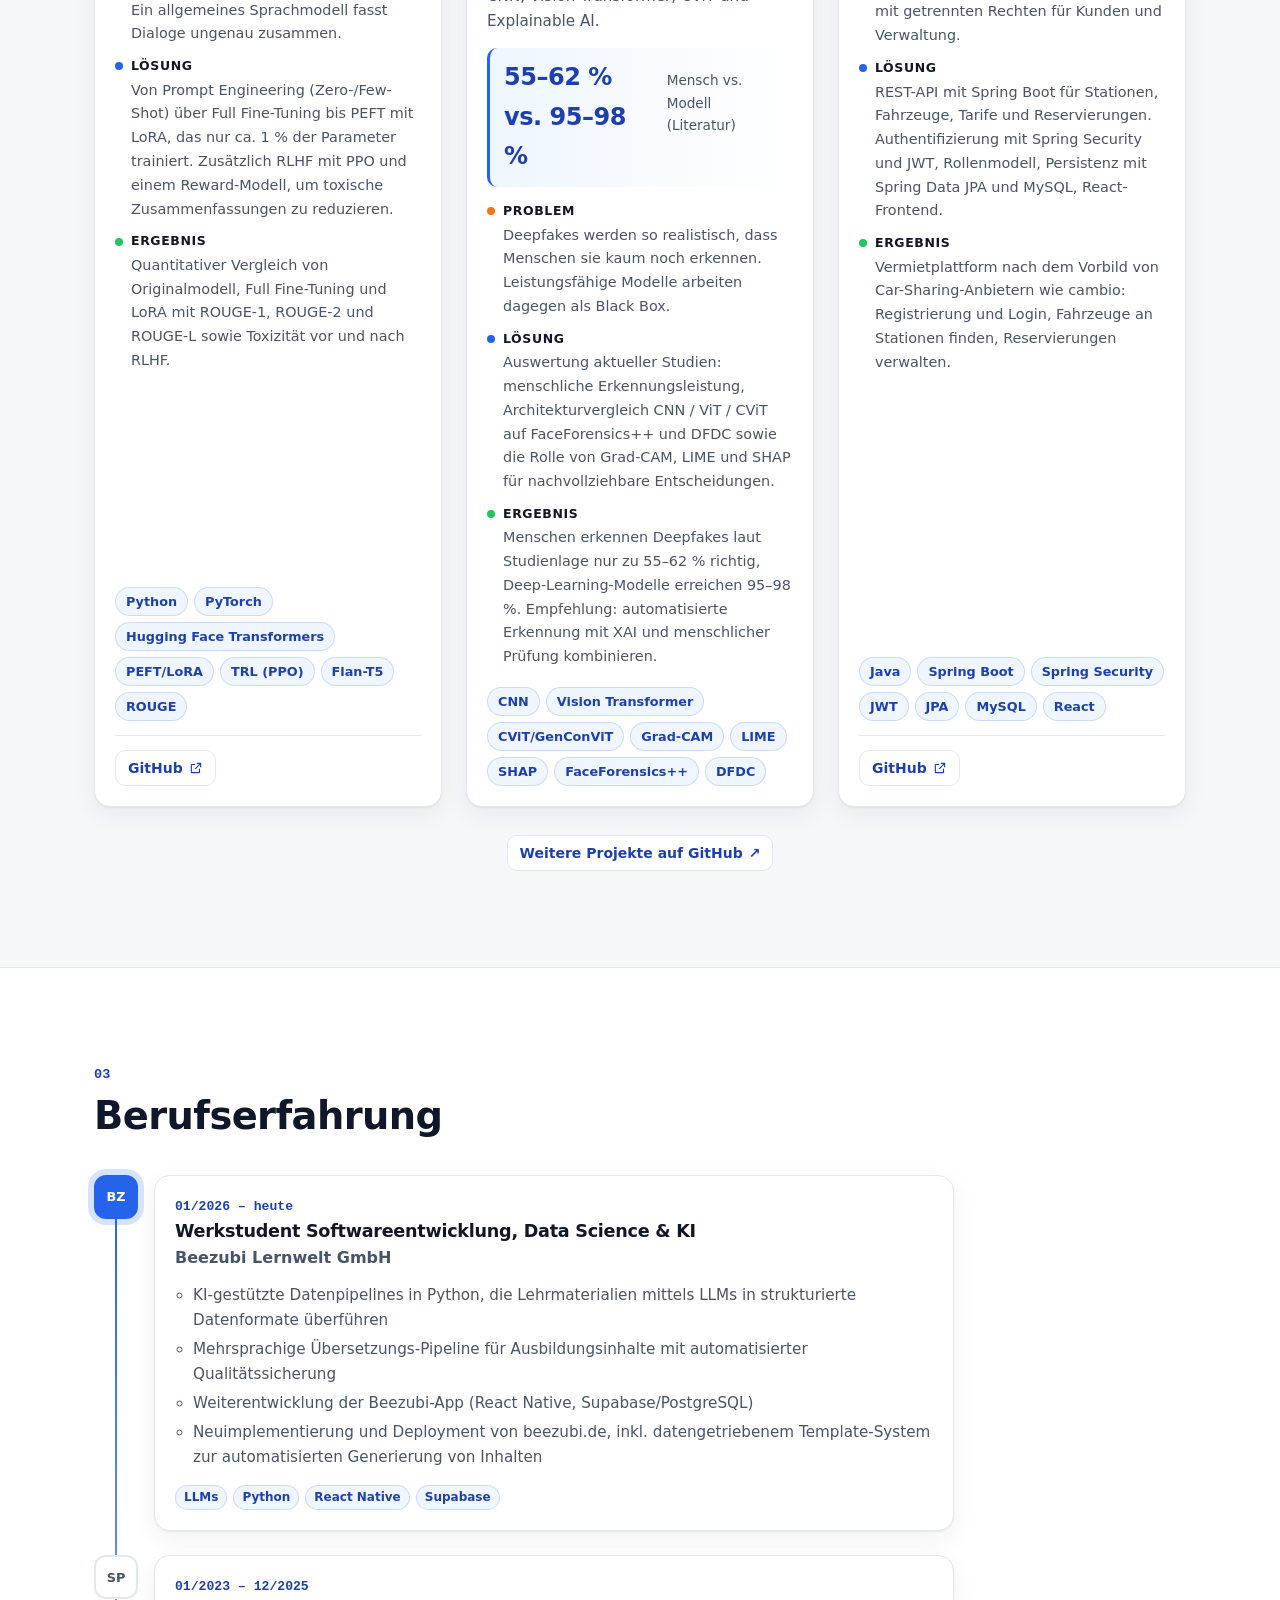
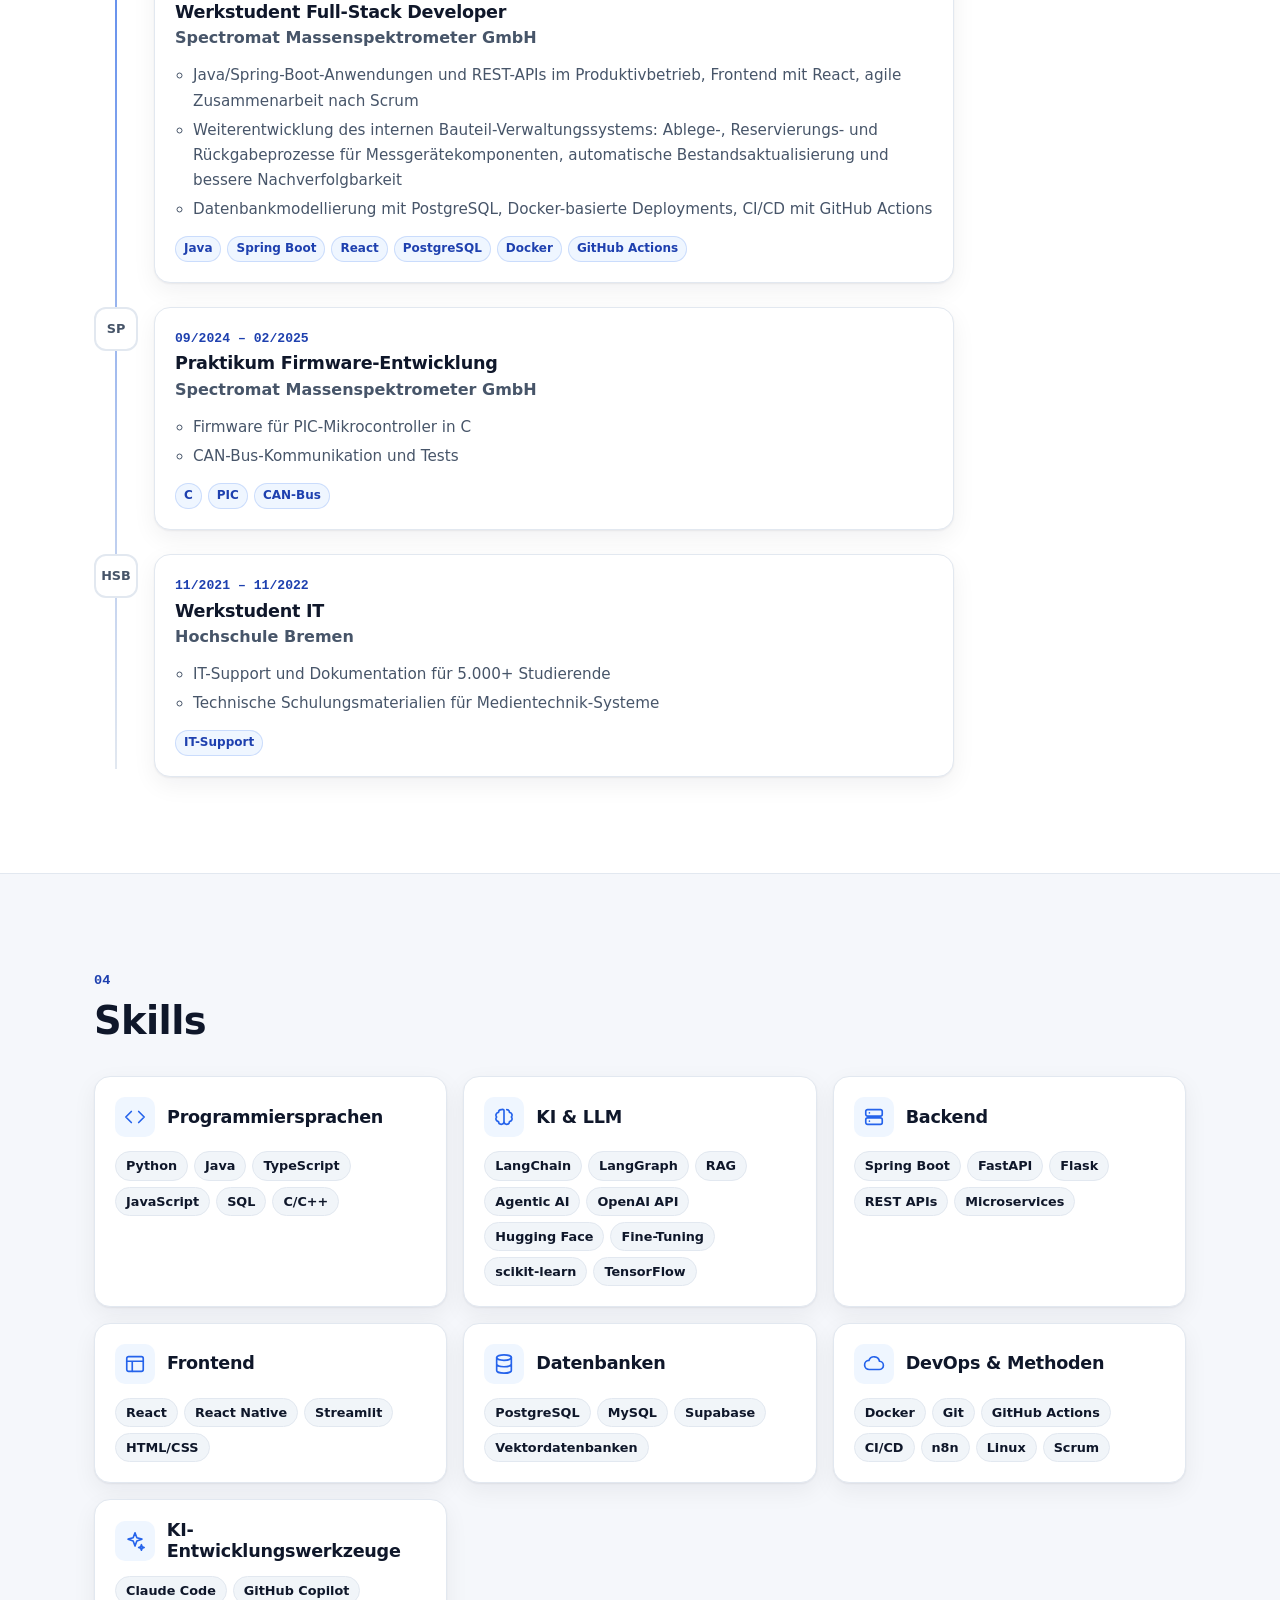
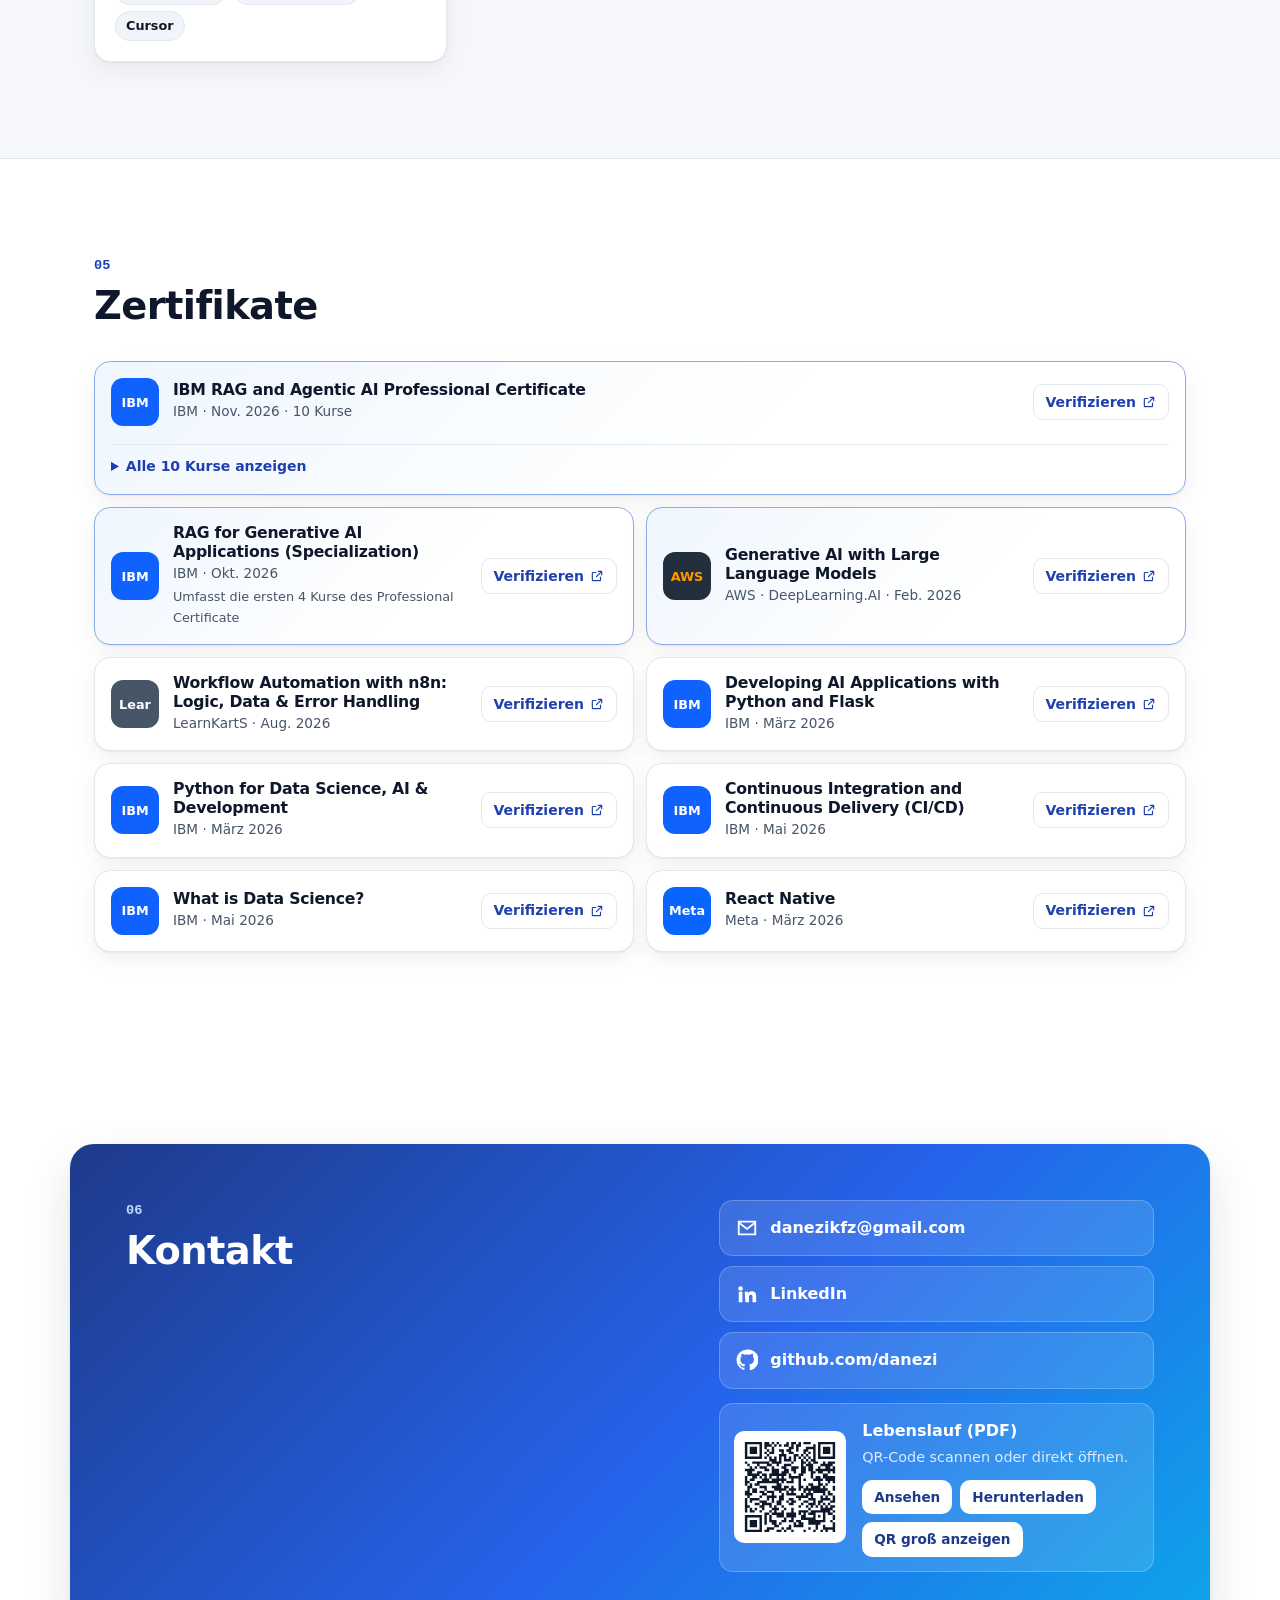
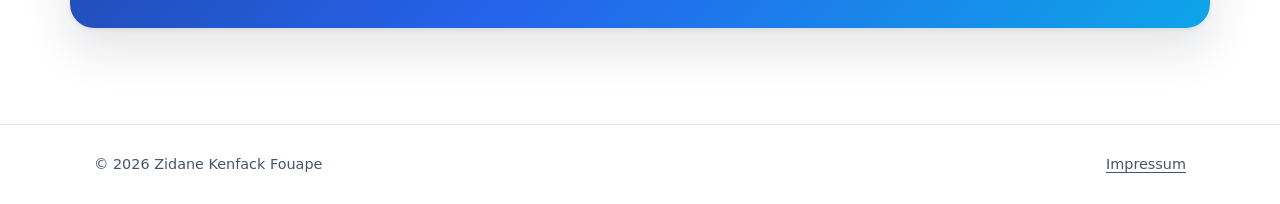
==== commit 4884a0dc: "Add n8n certificate and MCP/Capstone verify links" ====
--- a/index.html
+++ b/index.html
@@ -87,7 +87,7 @@
           <div><dt>~500</dt><dd data-i18n="stats.users">gleichzeitige Nutzer im Lasttest (Harbour2025)</dd></div>
           <div><dt data-i18n="stats.aucValue">0,957</dt><dd data-i18n="stats.auc">ROC-AUC im ML-Modell (MediFlow)</dd></div>
           <div><dt data-i18n="stats.sinceValue">seit 2023</dt><dd data-i18n="stats.since">Berufserfahrung neben dem Studium</dd></div>
-          <div><dt>16</dt><dd data-i18n="stats.certs">Zertifikate von IBM, AWS und Meta</dd></div>
+          <div><dt>17</dt><dd data-i18n="stats.certs">Zertifikate, u. a. von IBM, AWS und Meta</dd></div>
         </dl>
       </div>
     </section>
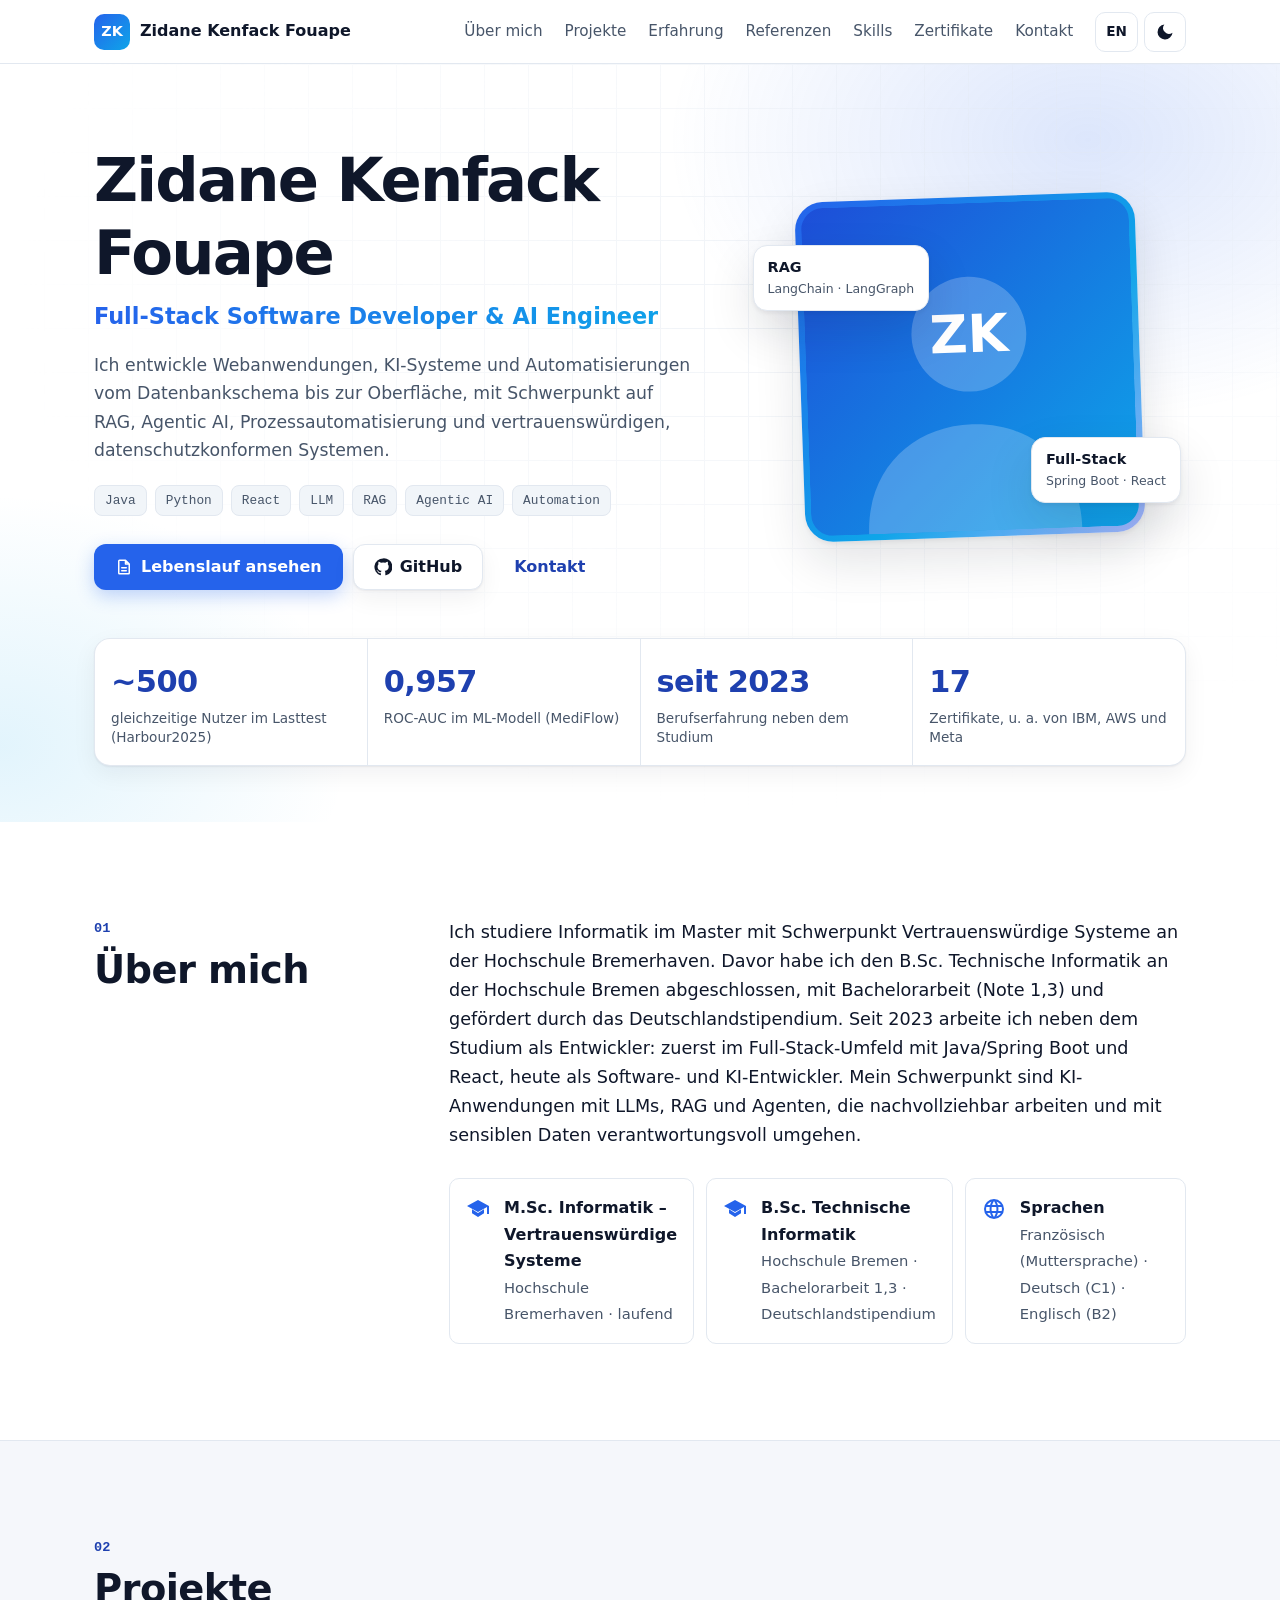
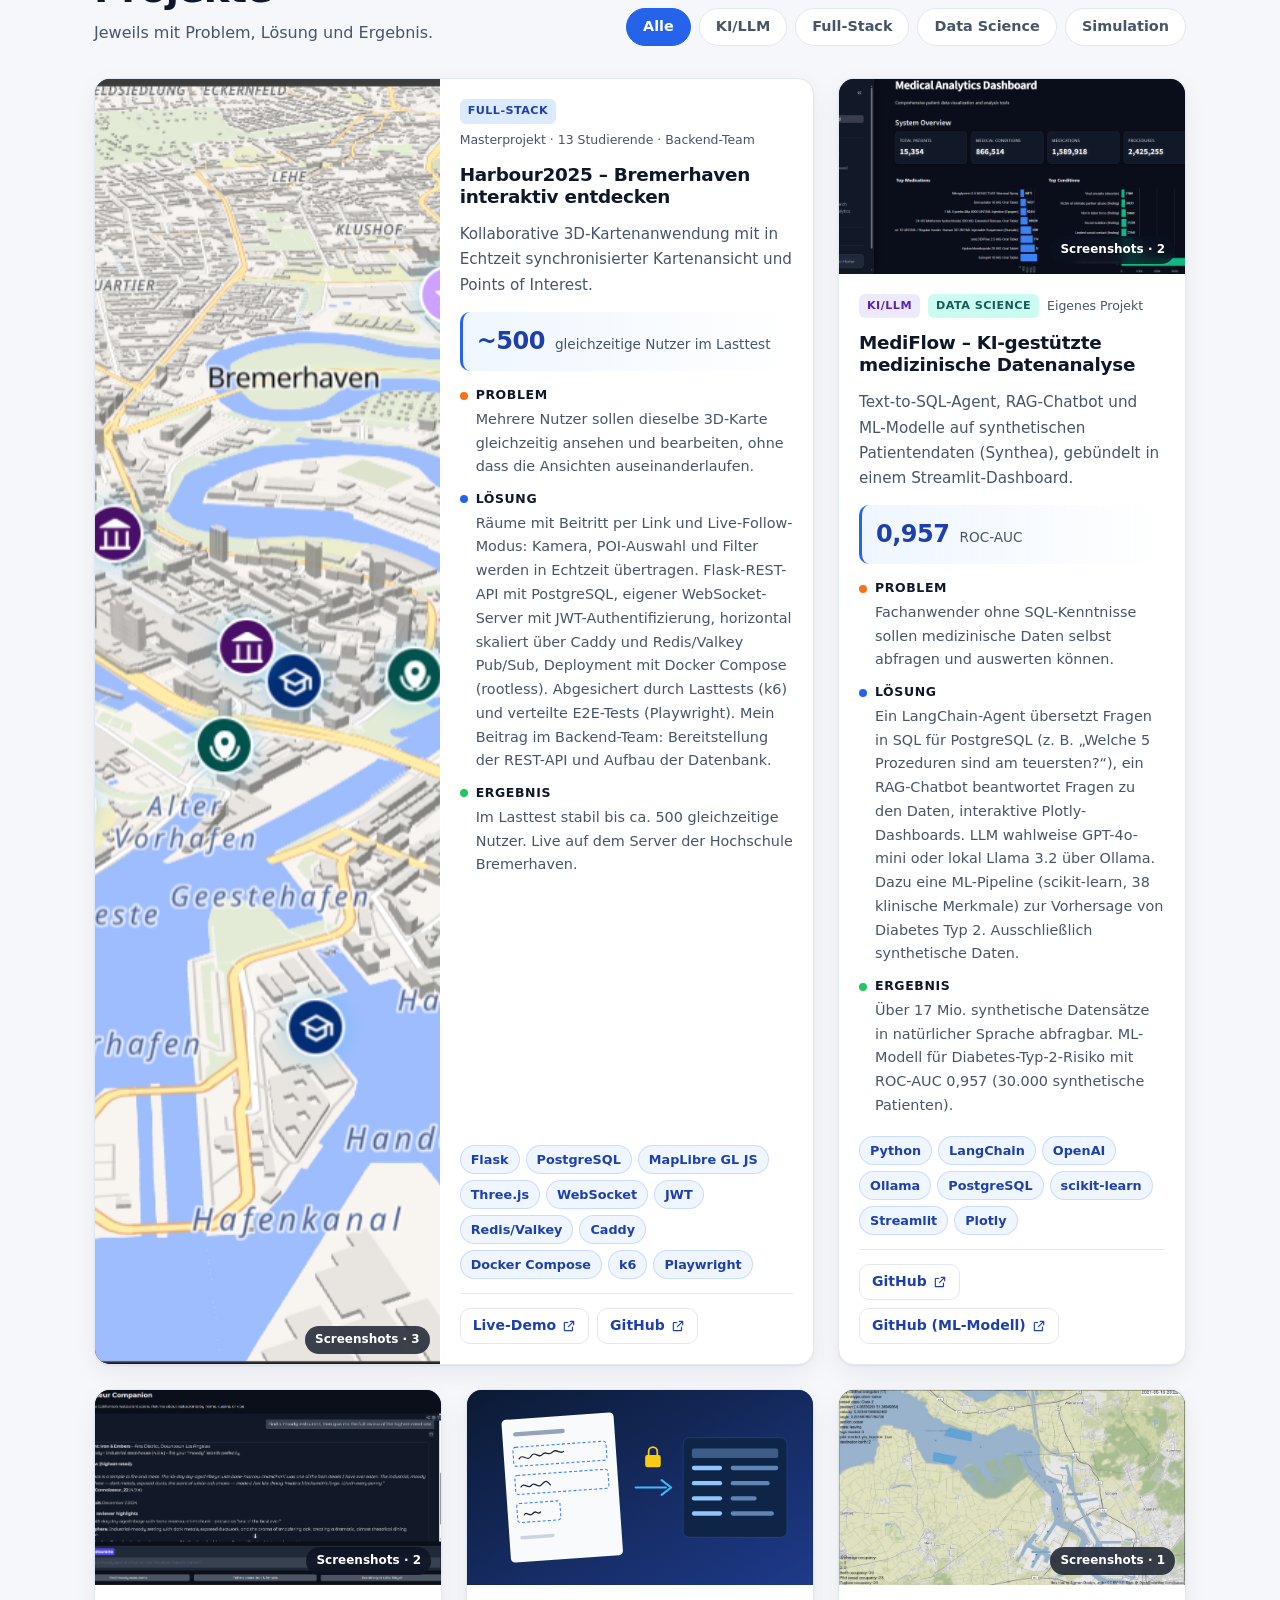
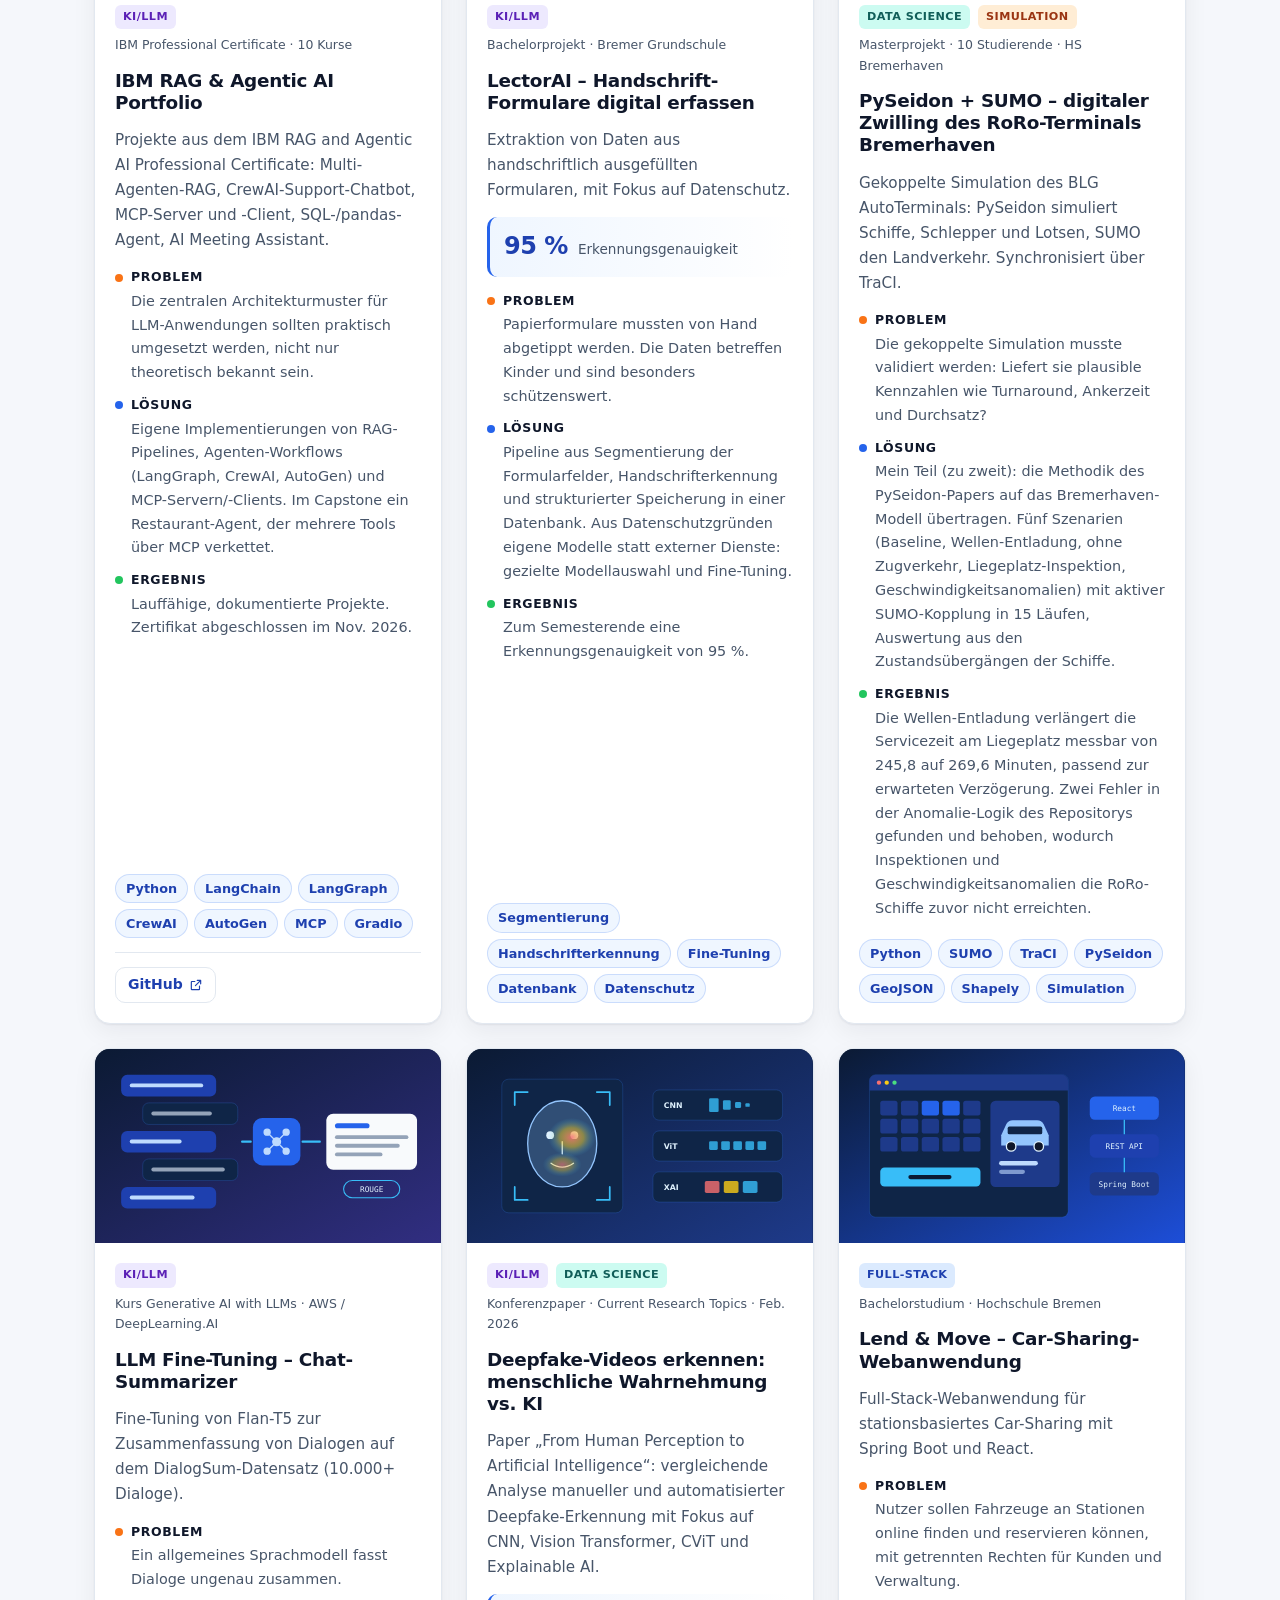
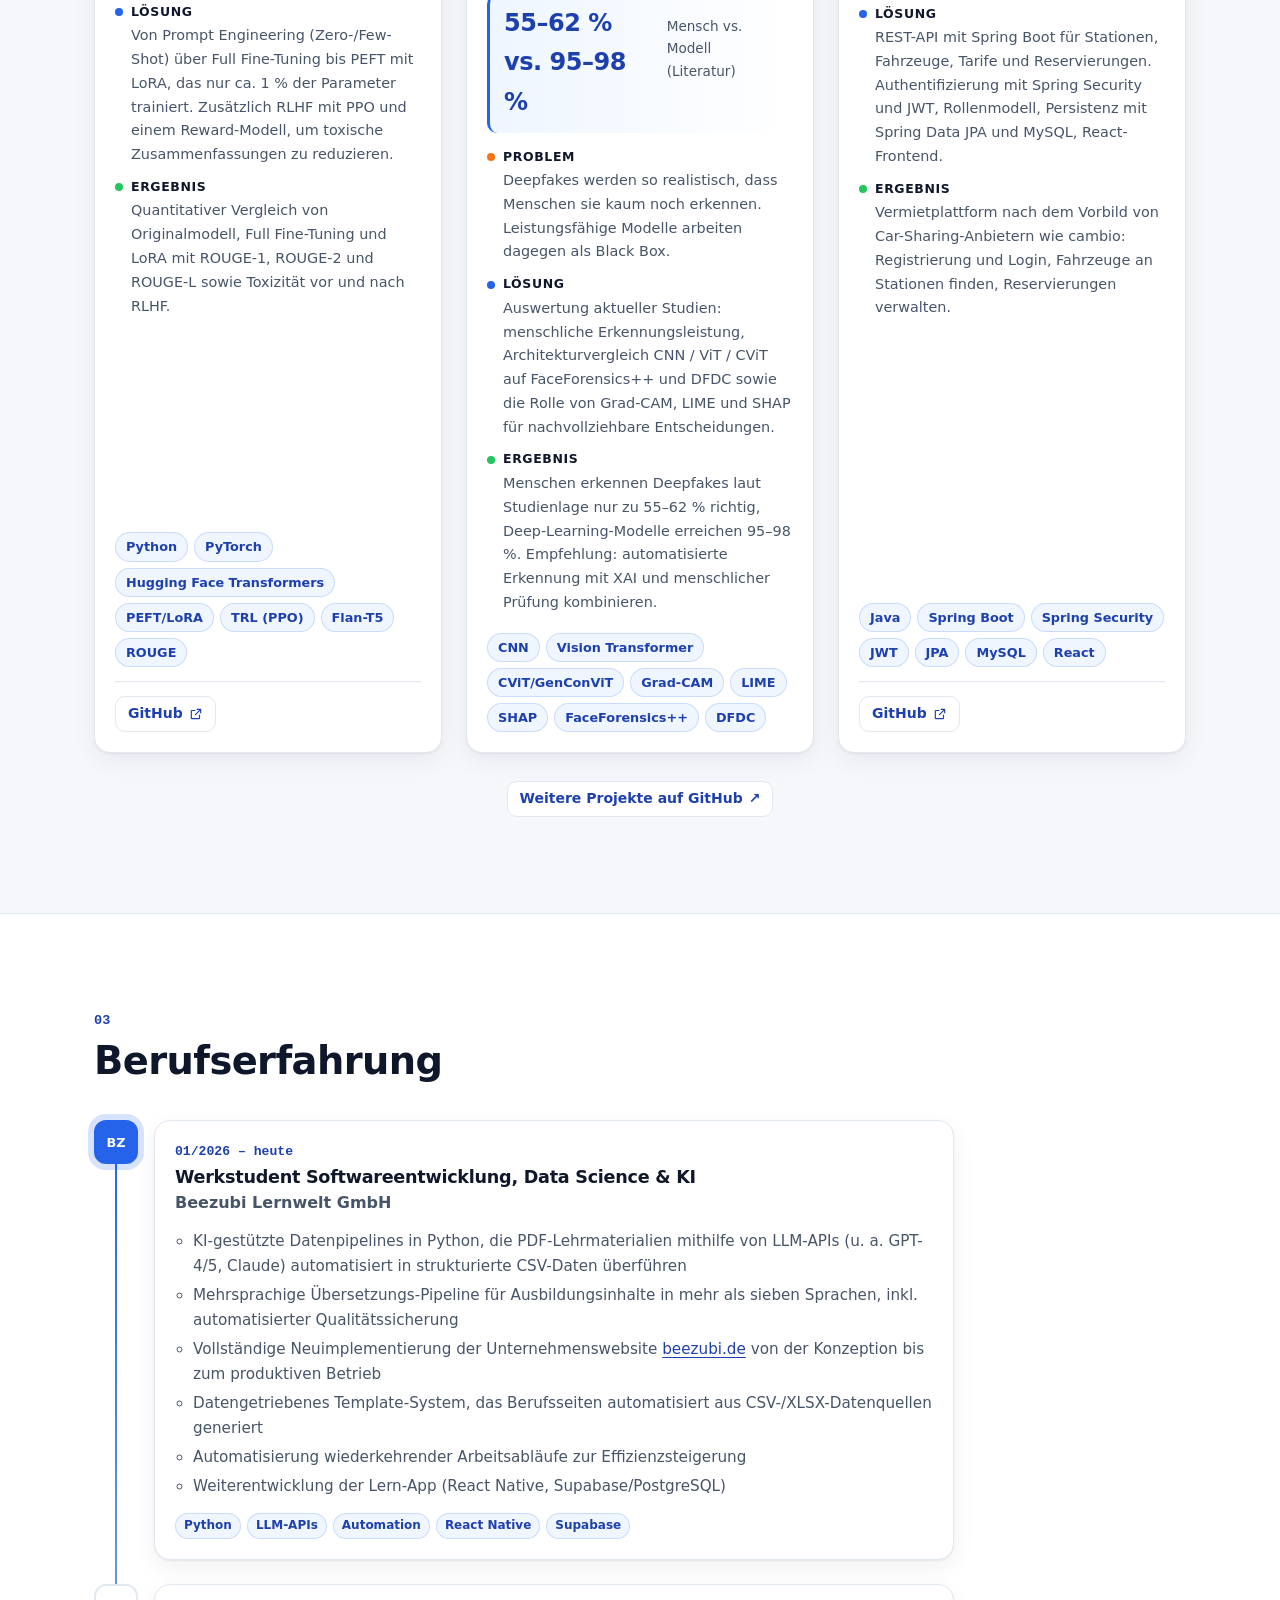
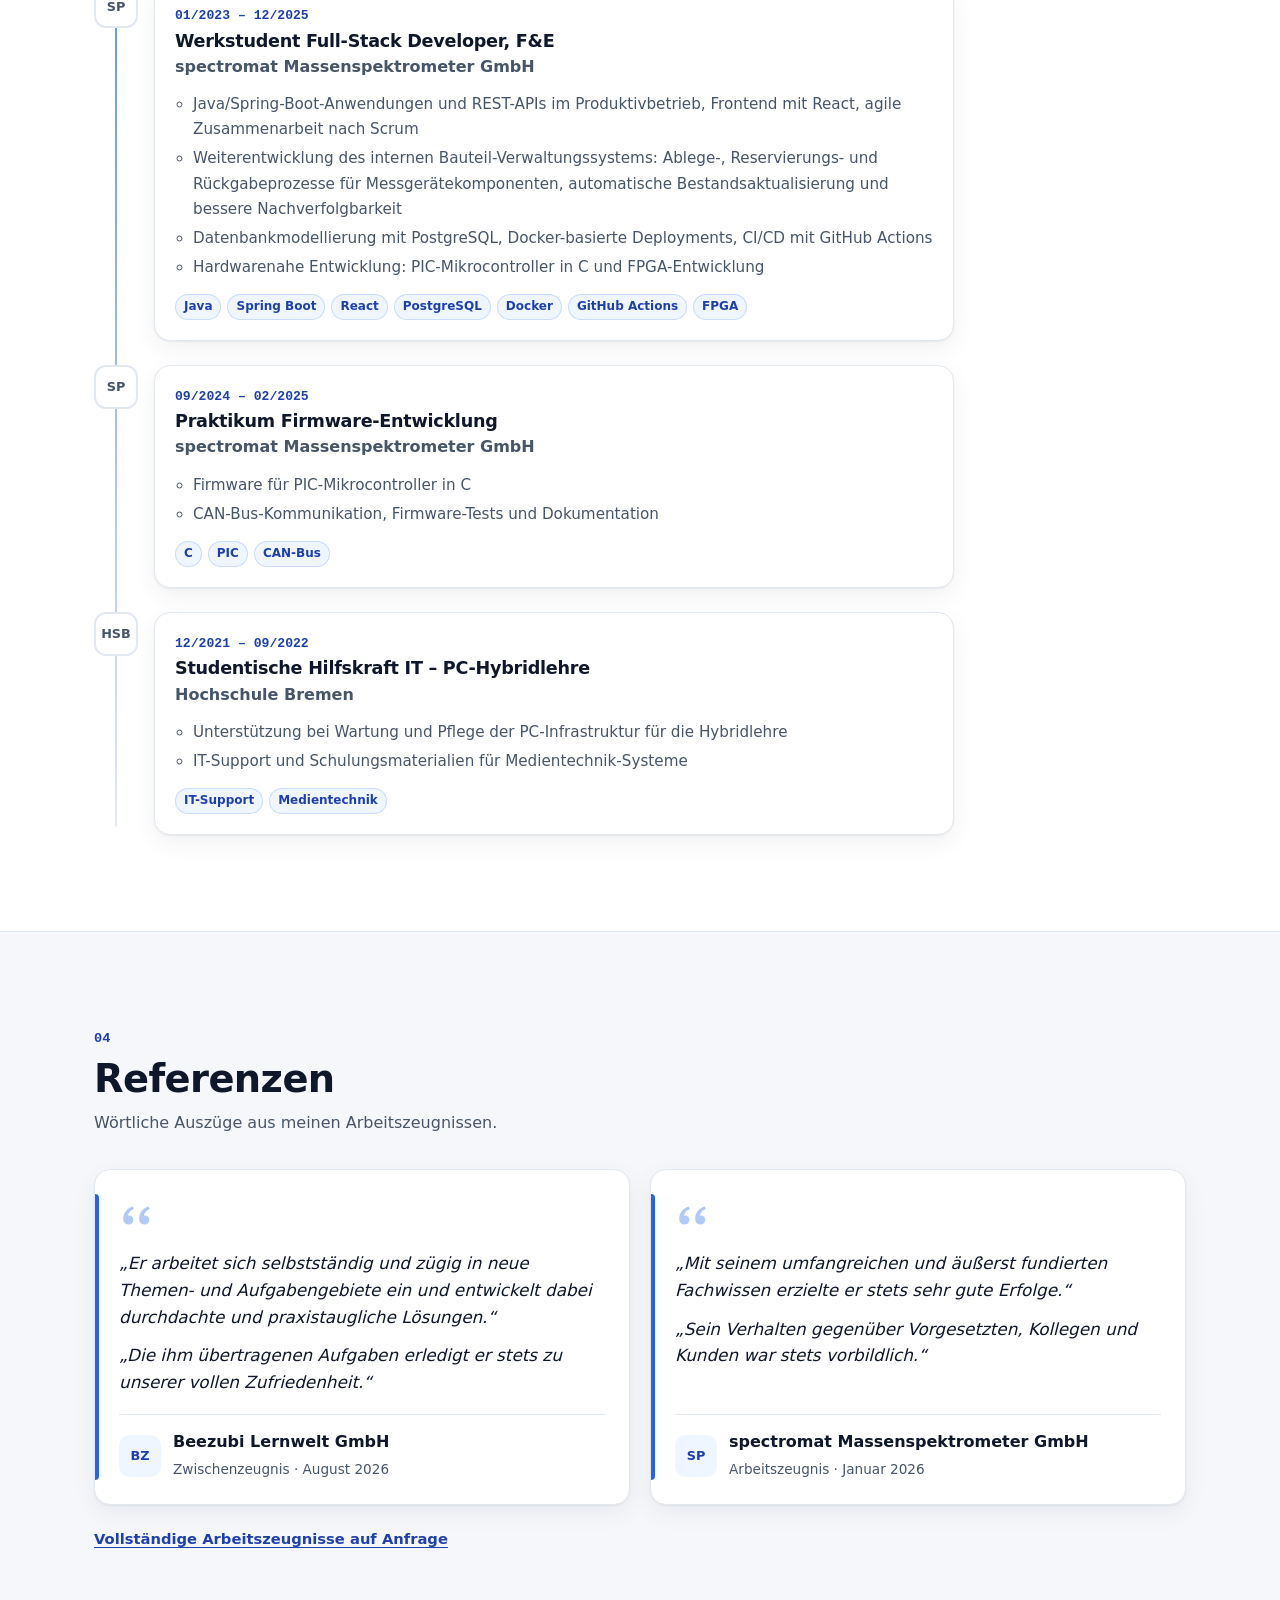
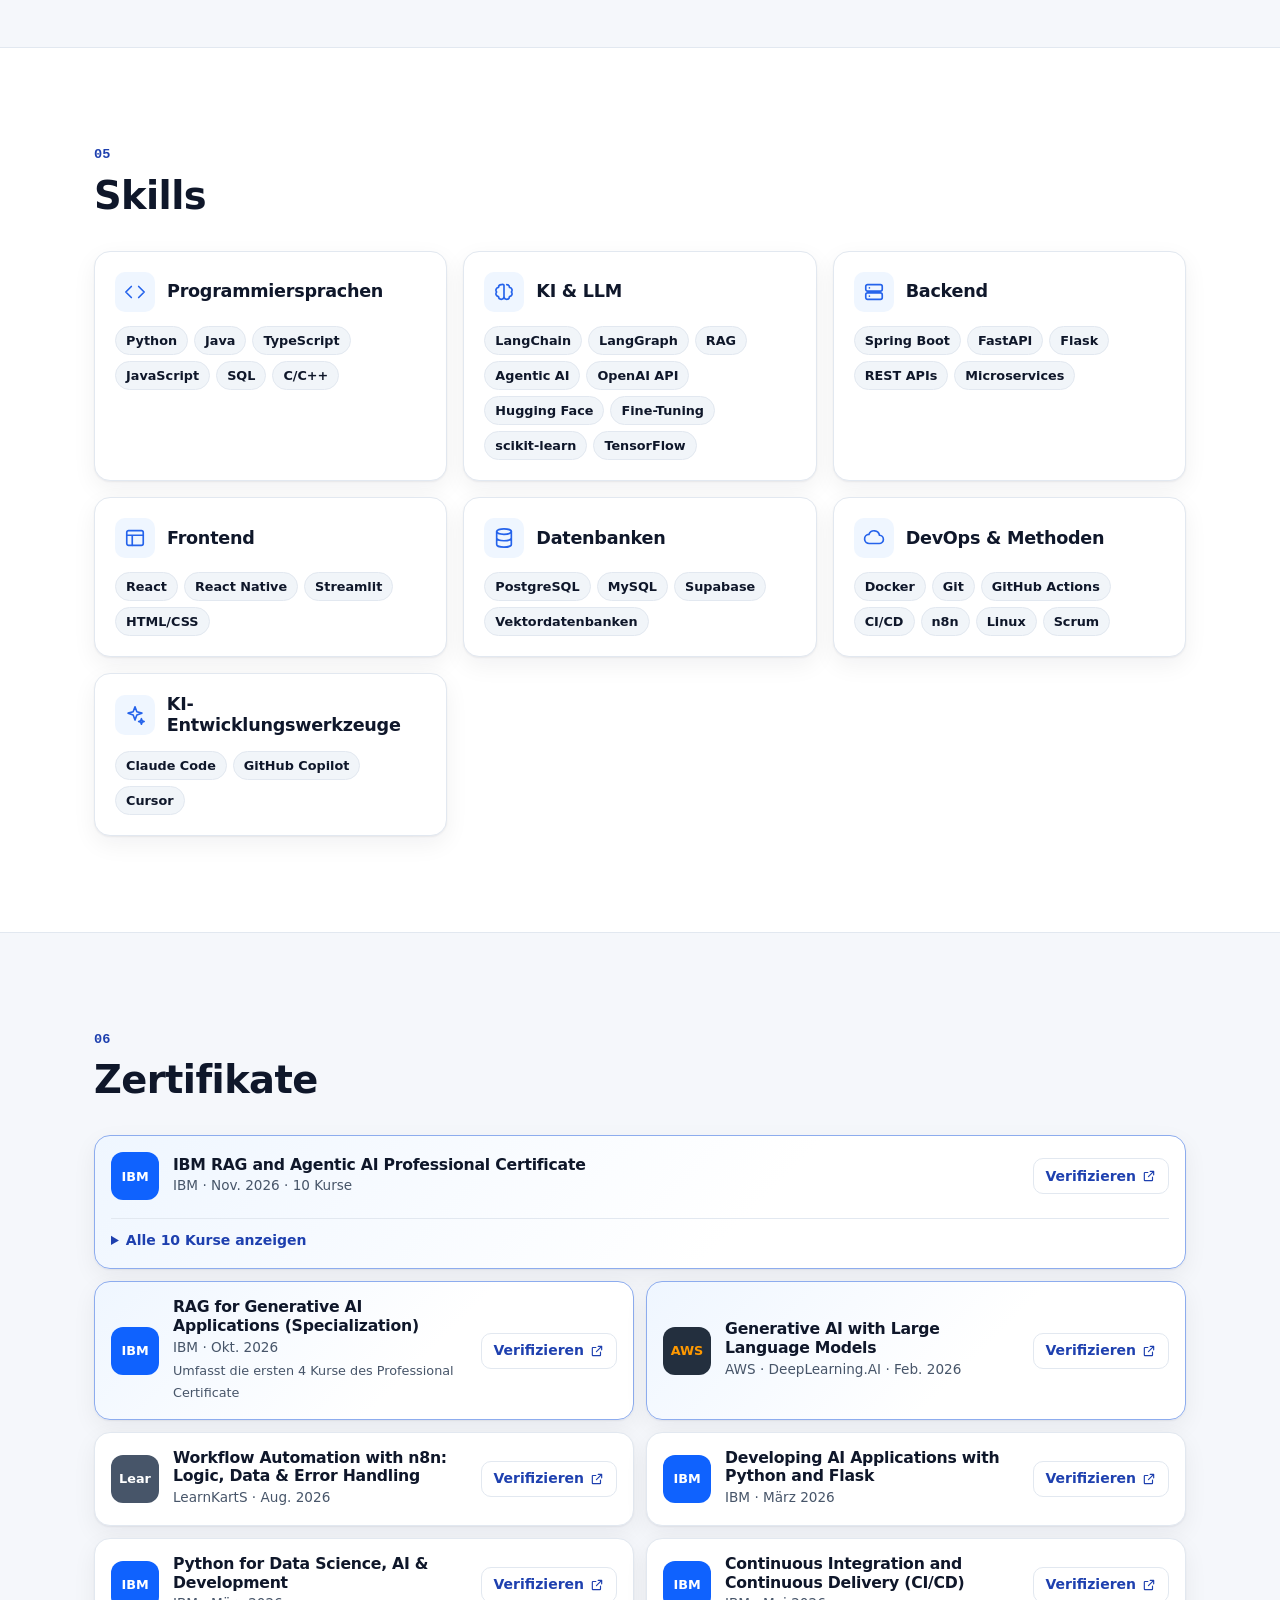
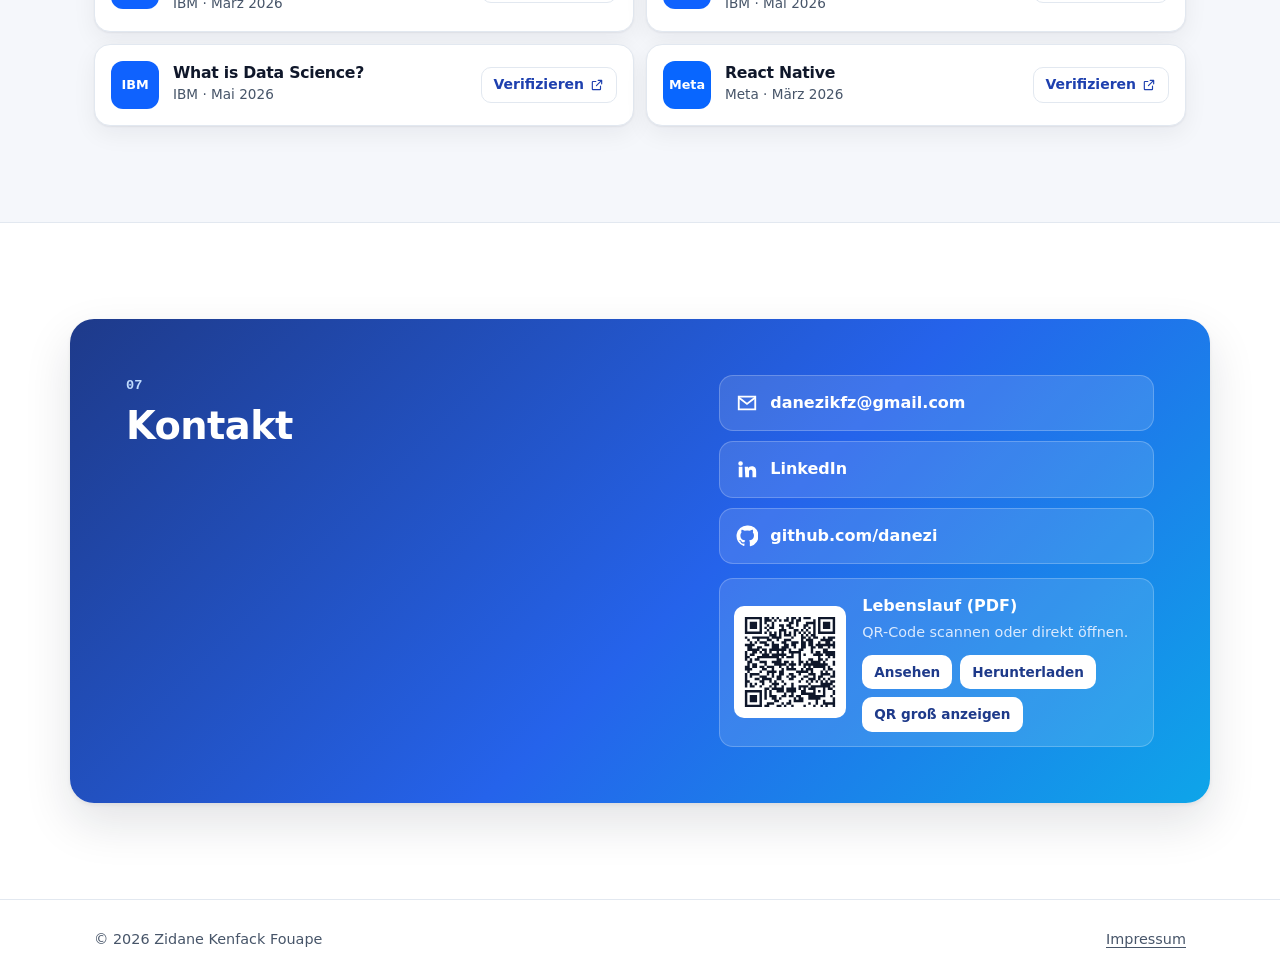
==== commit 094598ab: "Add references section, align experience with references, remove open-to-work badge" ====
--- a/index.html
+++ b/index.html
@@ -34,6 +34,7 @@
         <li><a href="#about" data-i18n="nav.about">Über mich</a></li>
         <li><a href="#projects" data-i18n="nav.projects">Projekte</a></li>
         <li><a href="#experience" data-i18n="nav.experience">Erfahrung</a></li>
+        <li><a href="#references" data-i18n="nav.refs">Referenzen</a></li>
         <li><a href="#skills" data-i18n="nav.skills">Skills</a></li>
         <li><a href="#certificates" data-i18n="nav.certs">Zertifikate</a></li>
         <li><a href="#contact" data-i18n="nav.contact">Kontakt</a></li>
@@ -54,7 +55,6 @@
       <div class="hero-bg" aria-hidden="true"></div>
       <div class="container hero-grid">
         <div class="hero-text">
-          <p class="eyebrow"><span class="status-dot" aria-hidden="true"></span><span data-i18n="hero.status">Offen für Stellen als Full-Stack Developer & AI Engineer</span></p>
           <h1>Zidane Kenfack Fouape</h1>
           <p class="hero-title">Full-Stack Software Developer &amp; AI Engineer</p>
           <p class="hero-lead" data-i18n="hero.lead">Ich entwickle Webanwendungen, KI-Systeme und Automatisierungen vom Datenbankschema bis zur Oberfläche, mit Schwerpunkt auf RAG, Agentic AI, Prozessautomatisierung und vertrauenswürdigen, datenschutzkonformen Systemen.</p>
@@ -150,19 +150,30 @@
       </div>
     </section>
 
+    <!-- REFERENZEN -->
+    <section class="section section-alt" id="references" aria-labelledby="refs-h">
+      <div class="container">
+        <p class="section-kicker">04</p>
+        <h2 id="refs-h" data-i18n="refs.h">Referenzen</h2>
+        <p class="section-sub" data-i18n="refs.sub">Wörtliche Auszüge aus meinen Arbeitszeugnissen.</p>
+        <div class="refs" id="testimonial-list"></div>
+        <p class="refs-more"><a href="mailto:danezikfz@gmail.com?subject=Anfrage%20Arbeitszeugnisse" data-i18n="refs.more">Vollständige Arbeitszeugnisse auf Anfrage</a></p>
+      </div>
+    </section>
+
     <!-- SKILLS -->
-    <section class="section section-alt" id="skills" aria-labelledby="skills-h">
-      <div class="container">
-        <p class="section-kicker">04</p>
+    <section class="section" id="skills" aria-labelledby="skills-h">
+      <div class="container">
+        <p class="section-kicker">05</p>
         <h2 id="skills-h">Skills</h2>
         <div class="skills" id="skill-list"></div>
       </div>
     </section>
 
     <!-- ZERTIFIKATE -->
-    <section class="section" id="certificates" aria-labelledby="certs-h">
-      <div class="container">
-        <p class="section-kicker">05</p>
+    <section class="section section-alt" id="certificates" aria-labelledby="certs-h">
+      <div class="container">
+        <p class="section-kicker">06</p>
         <h2 id="certs-h" data-i18n="certs.h">Zertifikate</h2>
         <ul class="certs" id="cert-list"></ul>
       </div>
@@ -172,7 +183,7 @@
     <section class="section contact" id="contact" aria-labelledby="contact-h">
       <div class="container contact-box">
         <div>
-          <p class="section-kicker">06</p>
+          <p class="section-kicker">07</p>
           <h2 id="contact-h" data-i18n="contact.h">Kontakt</h2>        </div>
         <div class="contact-side">
         <div class="contact-links">
--- a/styles.css
+++ b/styles.css
@@ -112,7 +112,7 @@
 .icon-sun { display: none; }
 [data-theme="dark"] .icon-sun { display: block; }
 [data-theme="dark"] .icon-moon { display: none; }
-@media (min-width: 960px) {
+@media (min-width: 1100px) {
   .nav-toggle { display: none; }
   .nav-links { display: flex; gap: 2px; }
   .nav-links a { padding: 8px 10px; }
@@ -181,7 +181,7 @@
   box-shadow: var(--shadow);
 }
 .status-dot { width: 8px; height: 8px; border-radius: 50%; background: #22c55e; box-shadow: 0 0 0 4px rgb(34 197 94 / .18); }
-.hero h1 { margin-top: 18px; font-size: clamp(2.3rem, 1.6rem + 3.2vw, 3.8rem); font-weight: 800; letter-spacing: -.03em; }
+.hero h1 { margin-top: 0; font-size: clamp(2.3rem, 1.6rem + 3.2vw, 3.8rem); font-weight: 800; letter-spacing: -.03em; }
 .hero-title {
   margin-top: 8px; font-size: clamp(1.1rem, 1rem + .6vw, 1.4rem); font-weight: 650;
   background: linear-gradient(90deg, var(--accent), #0ea5e9); -webkit-background-clip: text; background-clip: text; color: transparent;
@@ -333,6 +333,28 @@
 .tl-card > ul:not(.tags) { margin: 12px 0 14px 18px; color: var(--text-muted); font-size: .95rem; }
 .tl-card > ul:not(.tags) li { margin-bottom: 4px; }
 @media (min-width: 860px) { .timeline { max-width: 860px; } }
+
+/* =========================================================
+   Referenzen
+   ========================================================= */
+.refs { display: grid; gap: 20px; margin-top: 32px; }
+@media (min-width: 860px) { .refs { grid-template-columns: repeat(2, 1fr); } }
+.ref {
+  position: relative; margin: 0; display: flex; flex-direction: column; gap: 18px;
+  padding: 28px 24px 22px; border-radius: var(--radius); background: var(--surface);
+  border: 1px solid var(--border); box-shadow: var(--shadow);
+}
+.ref::before { content: ""; position: absolute; left: 0; top: 24px; bottom: 24px; width: 4px; border-radius: 0 4px 4px 0; background: var(--accent); }
+.ref-mark { width: 34px; height: 34px; color: var(--accent); opacity: .35; }
+.ref blockquote { margin: 0; display: grid; gap: 12px; }
+.ref blockquote p { font-size: 1.05rem; line-height: 1.6; color: var(--text); font-style: italic; }
+.ref-note { font-size: .78rem; color: var(--text-muted); margin-top: -8px; }
+.ref figcaption { margin-top: auto; display: flex; align-items: center; gap: 12px; padding-top: 14px; border-top: 1px solid var(--border); }
+.ref-logo { flex: none; display: grid; place-items: center; width: 42px; height: 42px; border-radius: 10px; background: var(--accent-soft); color: var(--accent-text); font-weight: 800; font-size: .8rem; }
+.ref figcaption strong { display: block; font-weight: 650; }
+.ref figcaption span span { color: var(--text-muted); font-size: .85rem; }
+.refs-more { margin-top: 22px; font-size: .92rem; }
+.refs-more a { font-weight: 600; }
 
 /* =========================================================
    Skills
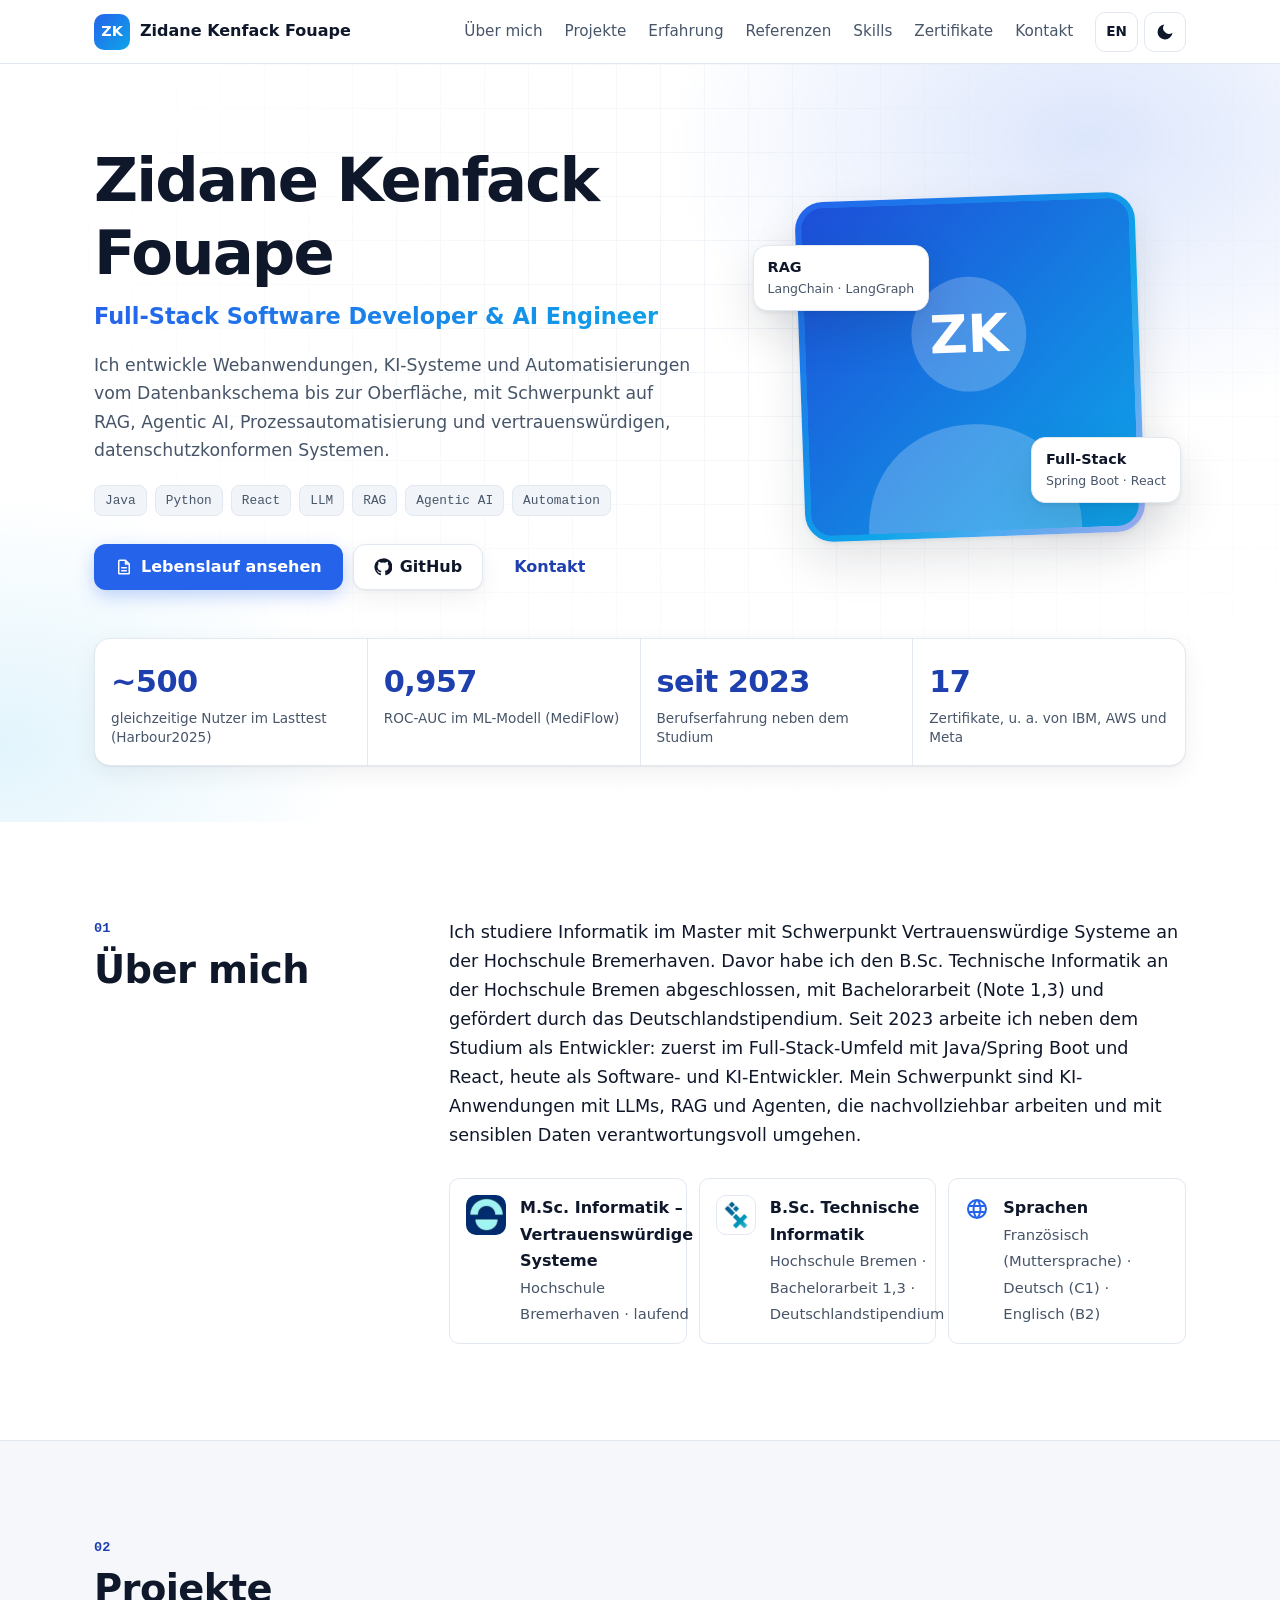
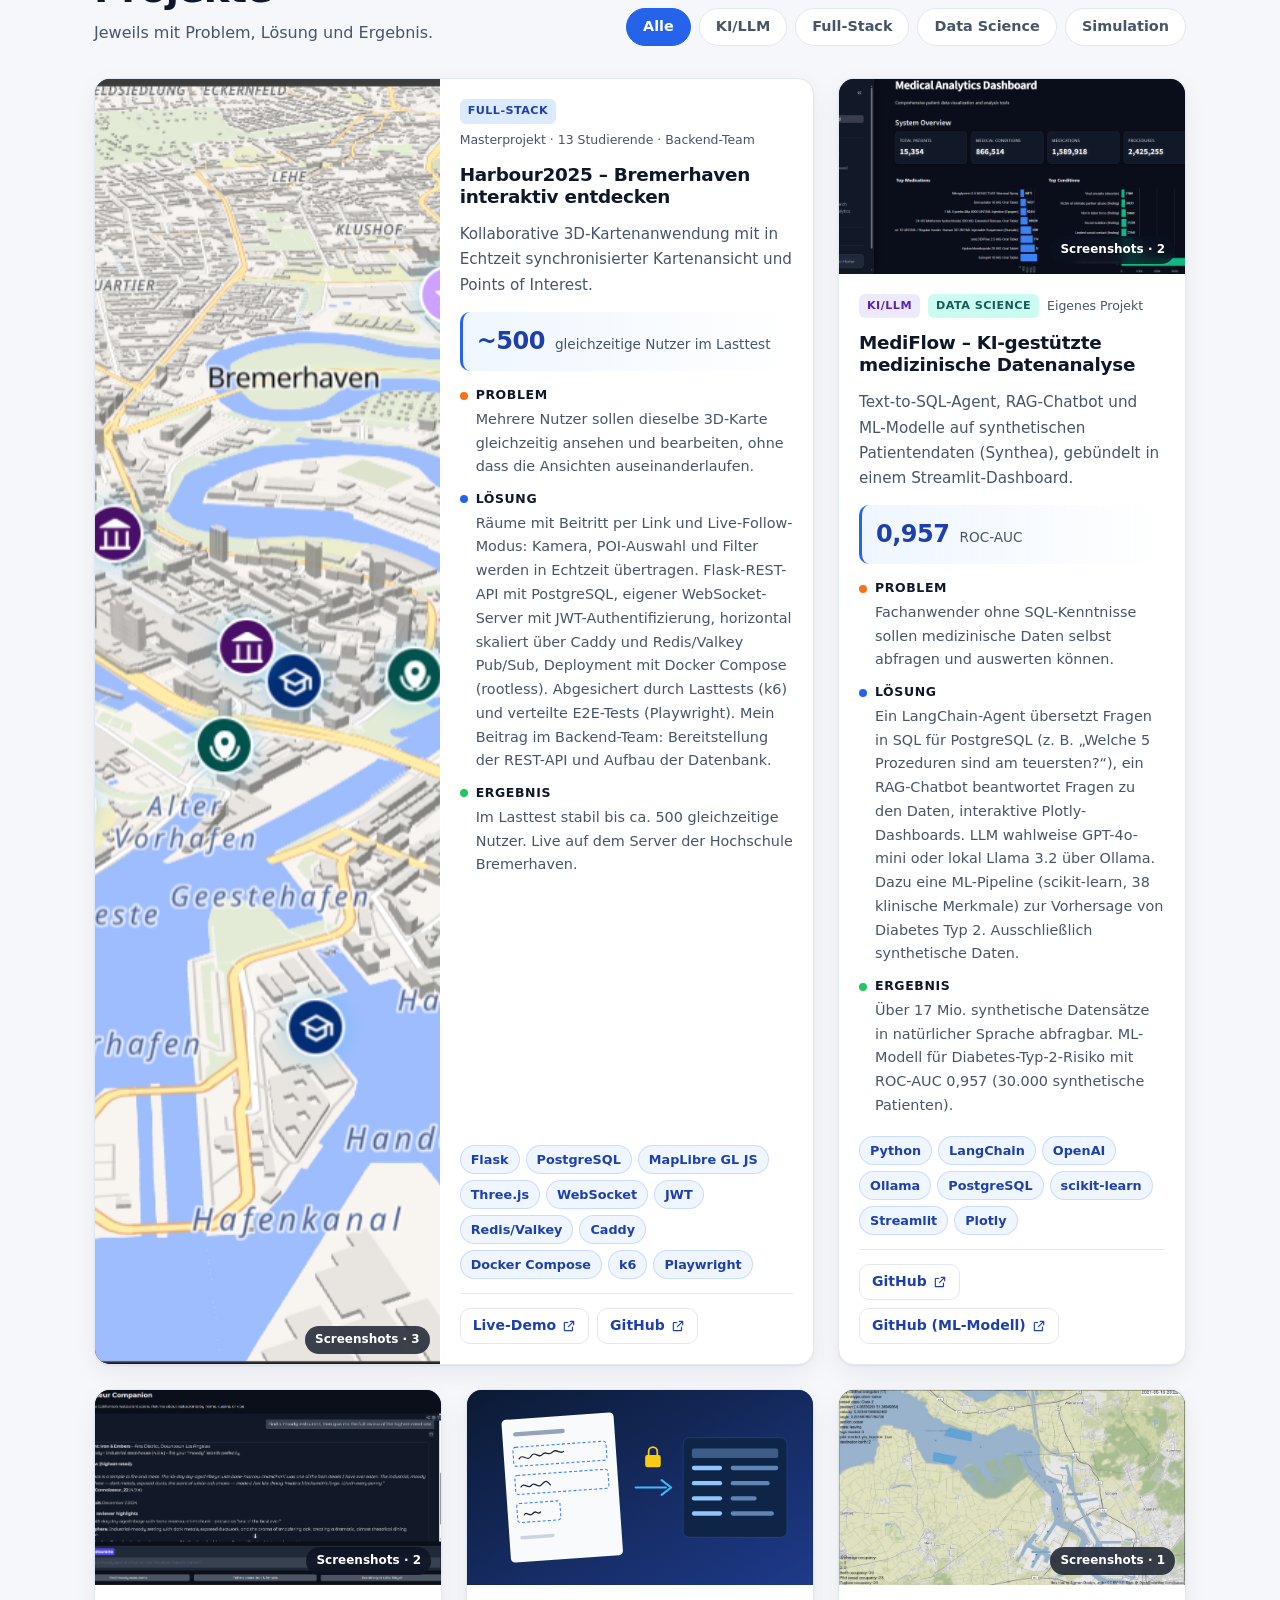
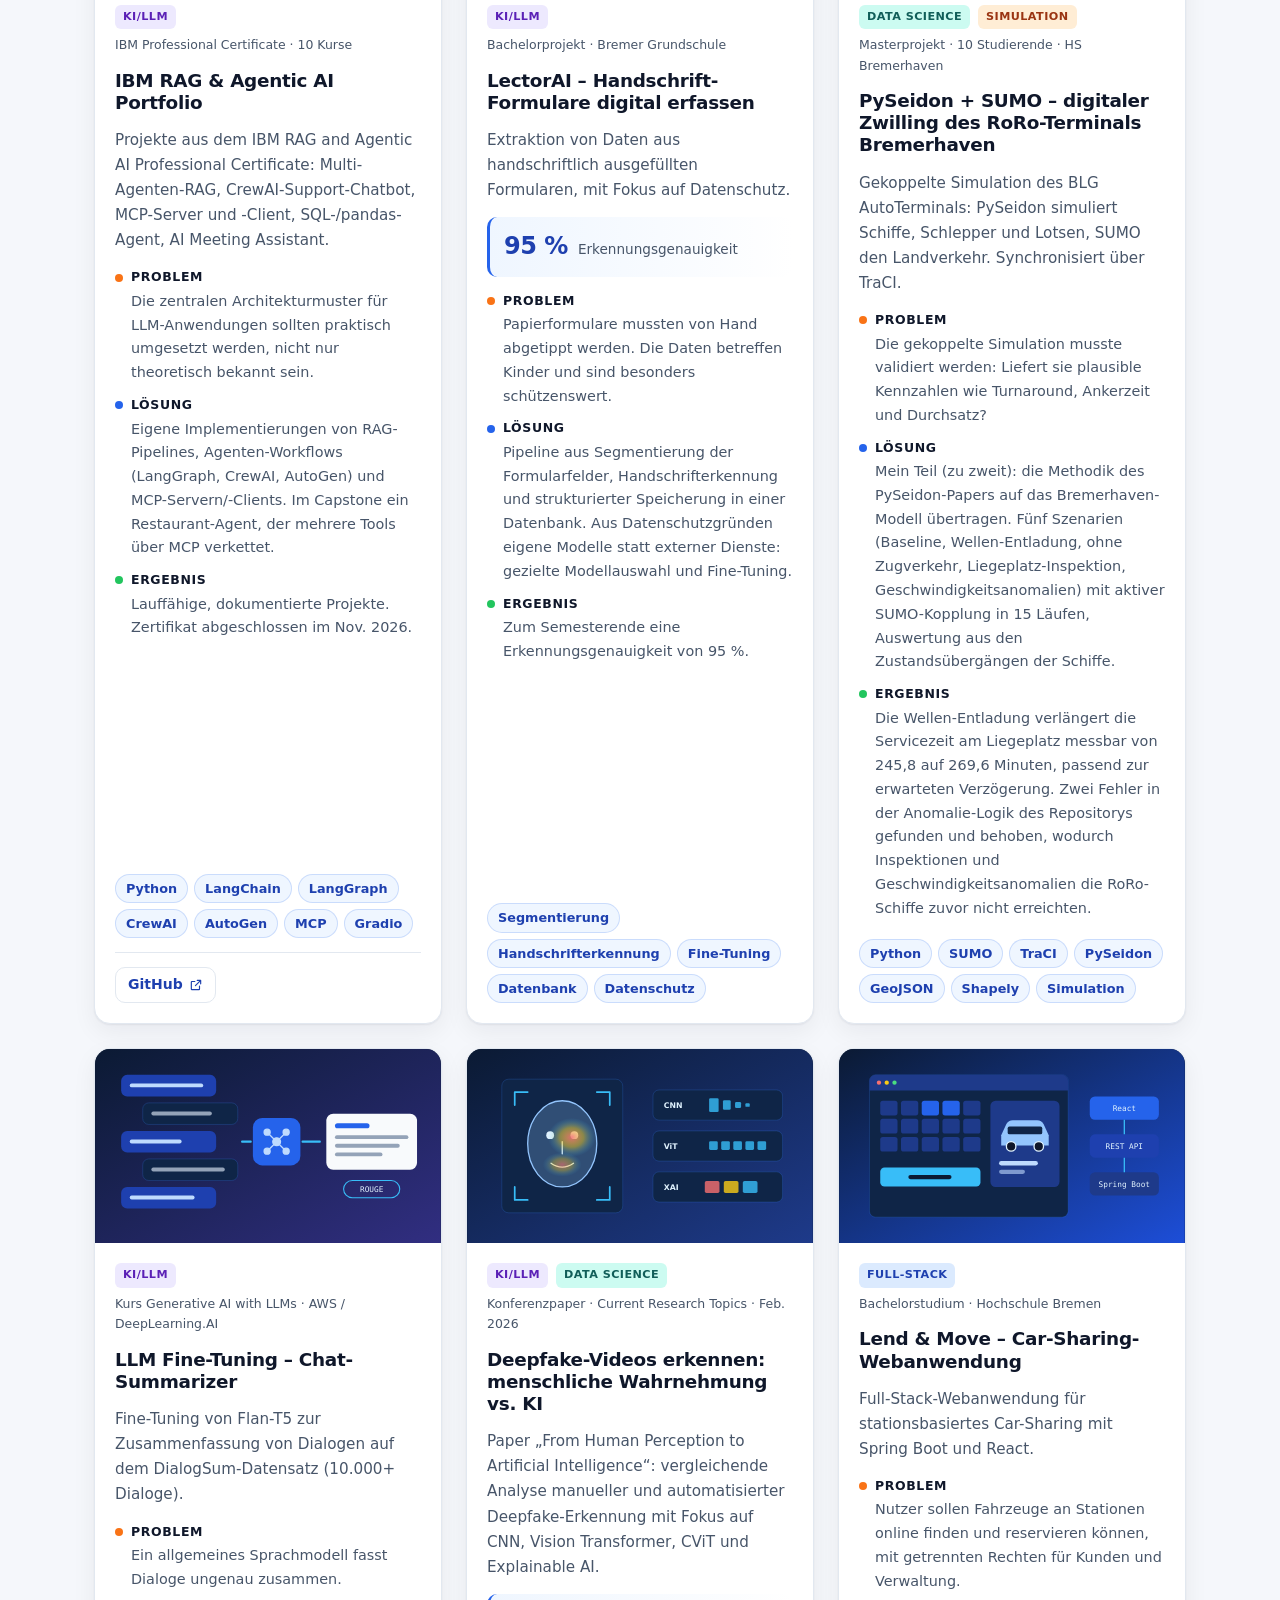
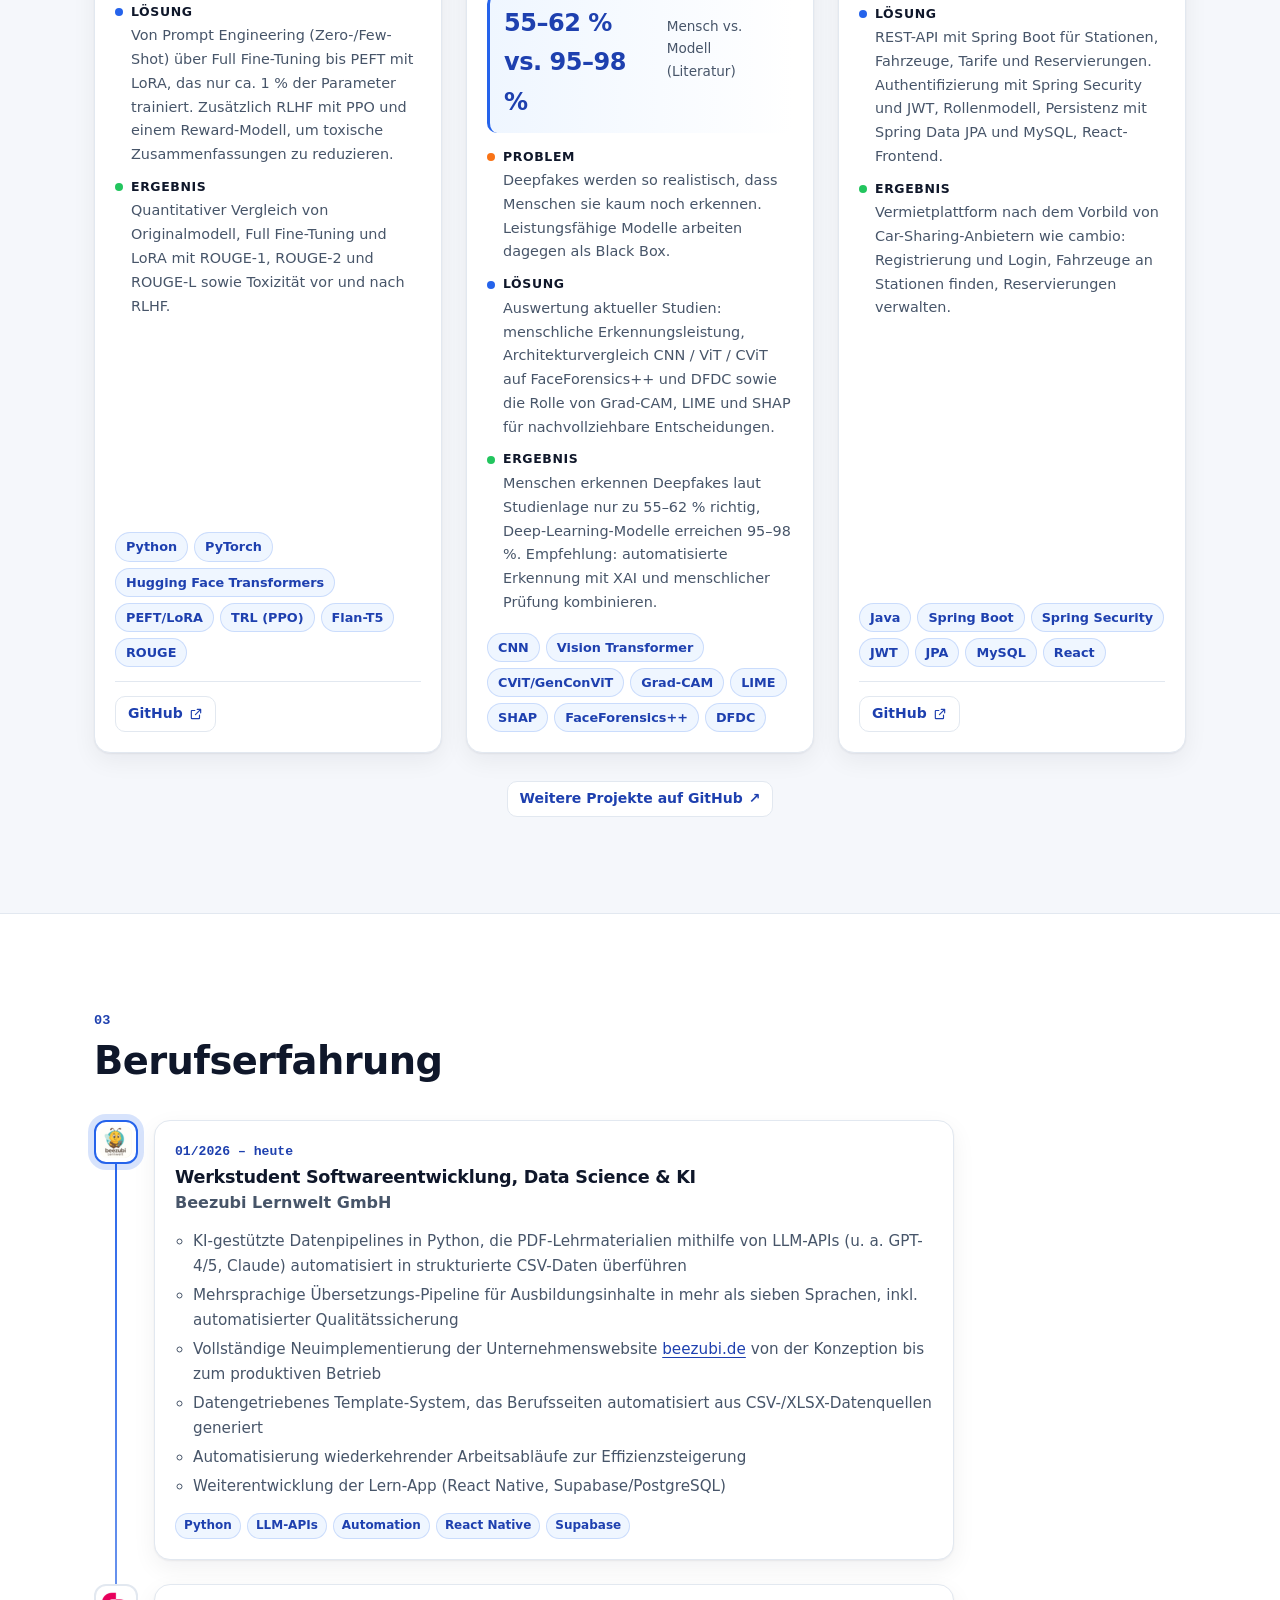
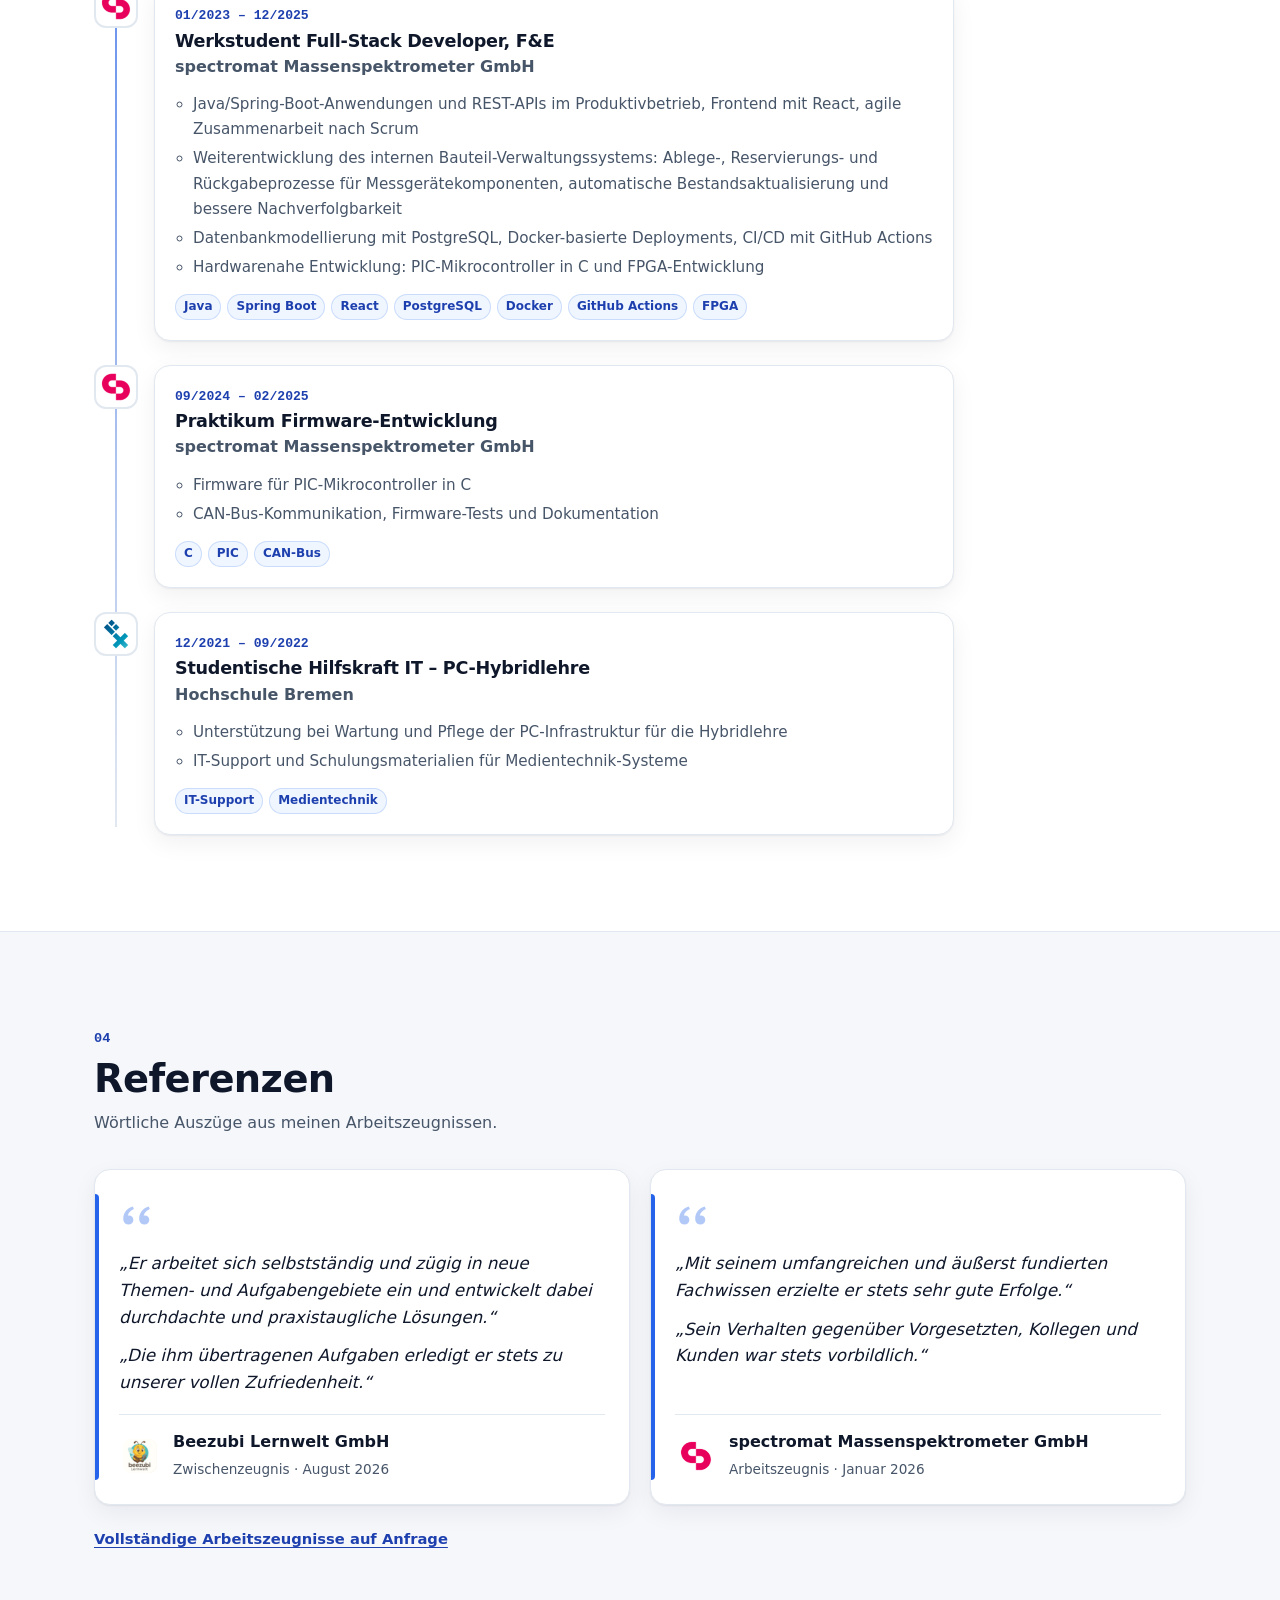
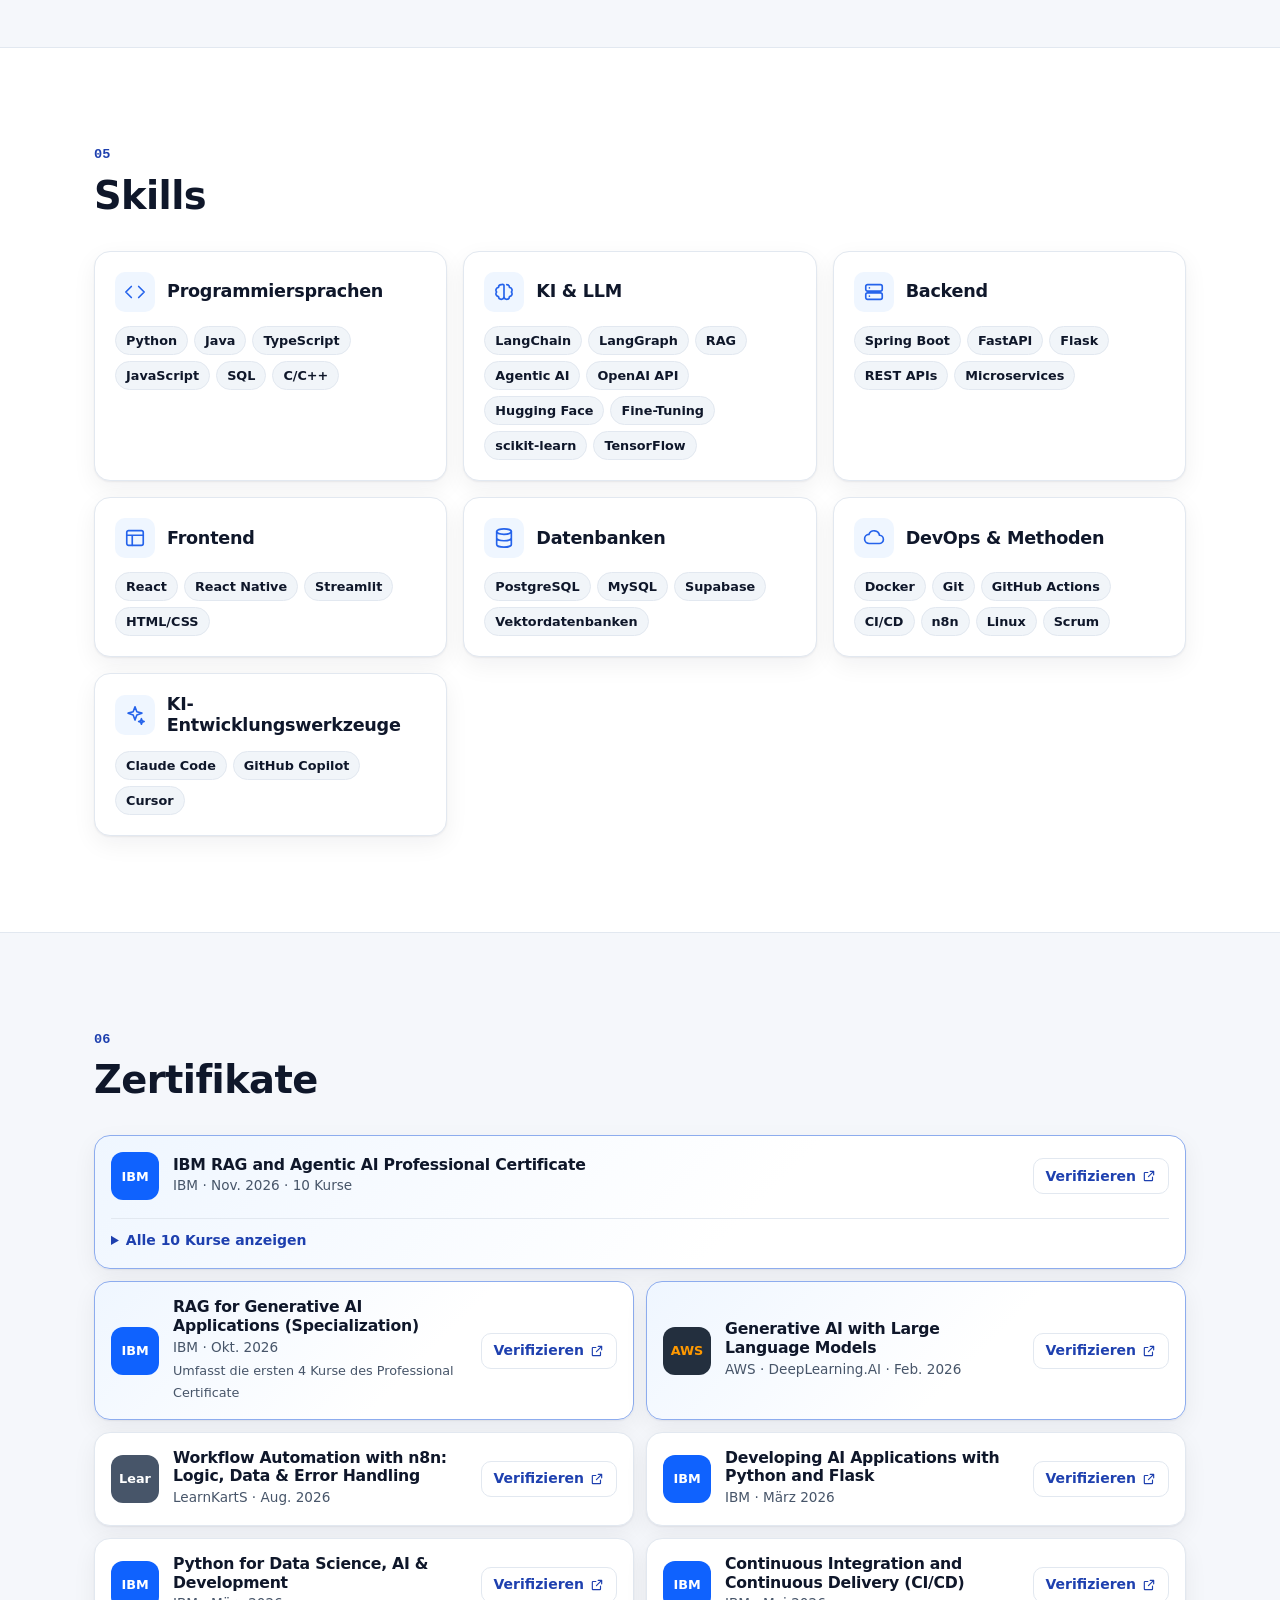
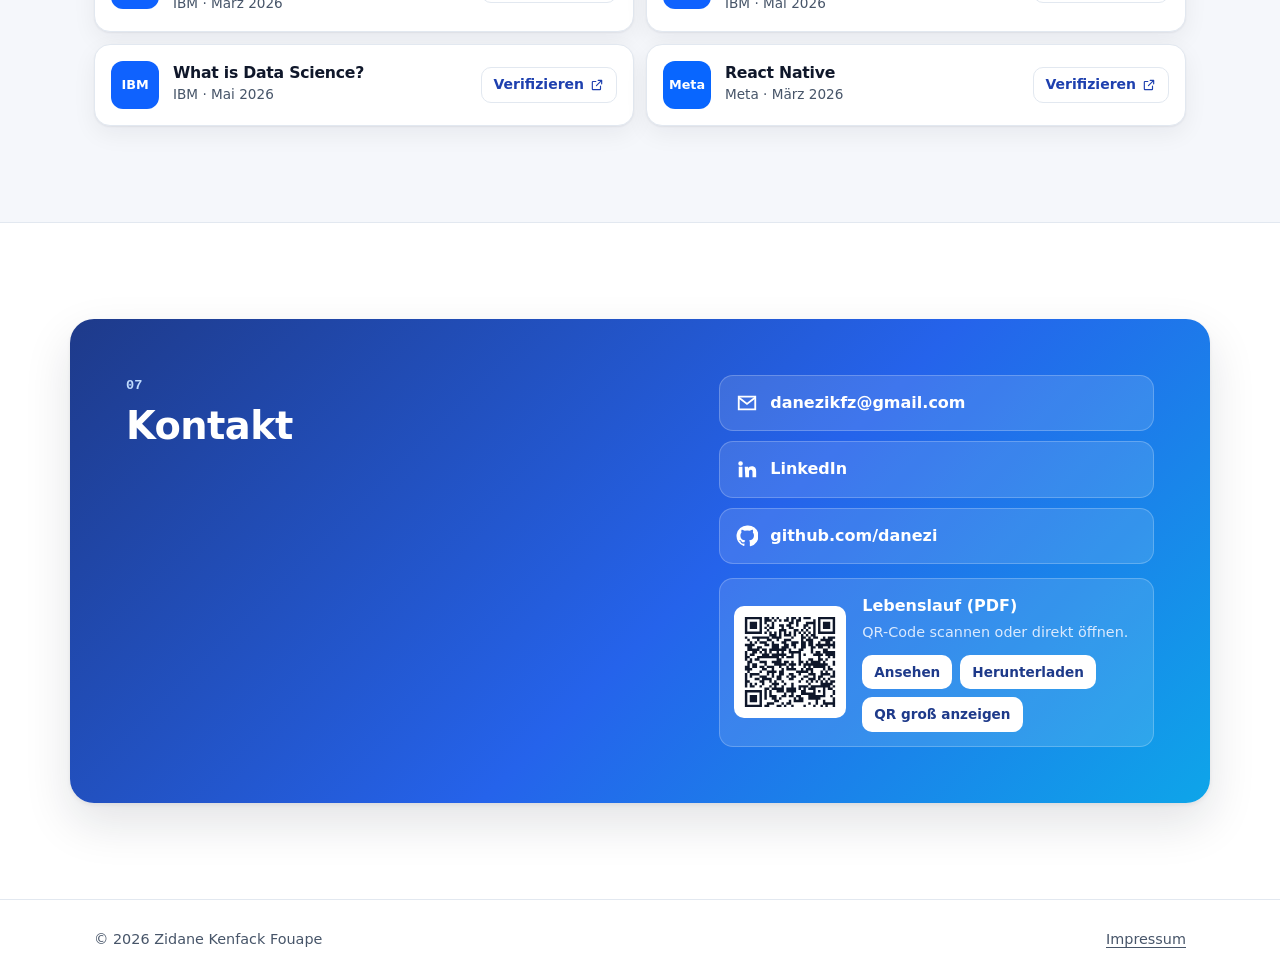
==== commit a09e4382: "Add employer and university logos" ====
--- a/index.html
+++ b/index.html
@@ -103,11 +103,11 @@
           <p class="about-text" data-i18n="about.text">Ich studiere Informatik im Master mit Schwerpunkt Vertrauenswürdige Systeme an der Hochschule Bremerhaven. Davor habe ich den B.Sc. Technische Informatik an der Hochschule Bremen abgeschlossen, mit Bachelorarbeit (Note 1,3) und gefördert durch das Deutschlandstipendium. Seit 2023 arbeite ich neben dem Studium als Entwickler: zuerst im Full-Stack-Umfeld mit Java/Spring Boot und React, heute als Software- und KI-Entwickler. Mein Schwerpunkt sind KI-Anwendungen mit LLMs, RAG und Agenten, die nachvollziehbar arbeiten und mit sensiblen Daten verantwortungsvoll umgehen.</p>
           <ul class="facts">
             <li>
-              <svg viewBox="0 0 24 24" aria-hidden="true"><path d="M12 3L1 9l11 6 9-4.9V17h2V9L12 3zm-6 9.2v4L12 20l6-3.8v-4L12 16l-6-3.8z" fill="currentColor"/></svg>
+              <img class="fact-logo" src="assets/img/logos/hs-bremerhaven.png" alt="" width="40" height="40">
               <div><strong data-i18n="about.msc">M.Sc. Informatik – Vertrauenswürdige Systeme</strong><span data-i18n="about.mscWhere">Hochschule Bremerhaven · laufend</span></div>
             </li>
             <li>
-              <svg viewBox="0 0 24 24" aria-hidden="true"><path d="M12 3L1 9l11 6 9-4.9V17h2V9L12 3zm-6 9.2v4L12 20l6-3.8v-4L12 16l-6-3.8z" fill="currentColor"/></svg>
+              <img class="fact-logo fact-logo-light" src="assets/img/logos/hs-bremen.png" alt="" width="40" height="40">
               <div><strong data-i18n="about.bsc">B.Sc. Technische Informatik</strong><span data-i18n="about.bscWhere">Hochschule Bremen · Bachelorarbeit 1,3 · Deutschlandstipendium</span></div>
             </li>
             <li>
--- a/styles.css
+++ b/styles.css
@@ -453,3 +453,10 @@
   *, *::before, *::after { animation: none !important; transition: none !important; }
   .js-reveal .section .container { opacity: 1; transform: none; }
 }
+
+/* Firmenlogos in Timeline und Referenzen */
+.tl-badge.has-logo, .ref-logo.has-logo { background: #fff; border-color: var(--border); padding: 4px; overflow: hidden; }
+.tl-badge.has-logo img, .ref-logo.has-logo img { width: 100%; height: 100%; object-fit: contain; border-radius: 6px; }
+.tl-item.is-current .tl-badge.has-logo { background: #fff; border-color: var(--accent); }
+.facts .fact-logo { flex: none; width: 40px; height: 40px; border-radius: 10px; margin-top: 0; }
+.facts .fact-logo-light { background: #fff; padding: 4px; border: 1px solid var(--border); }
